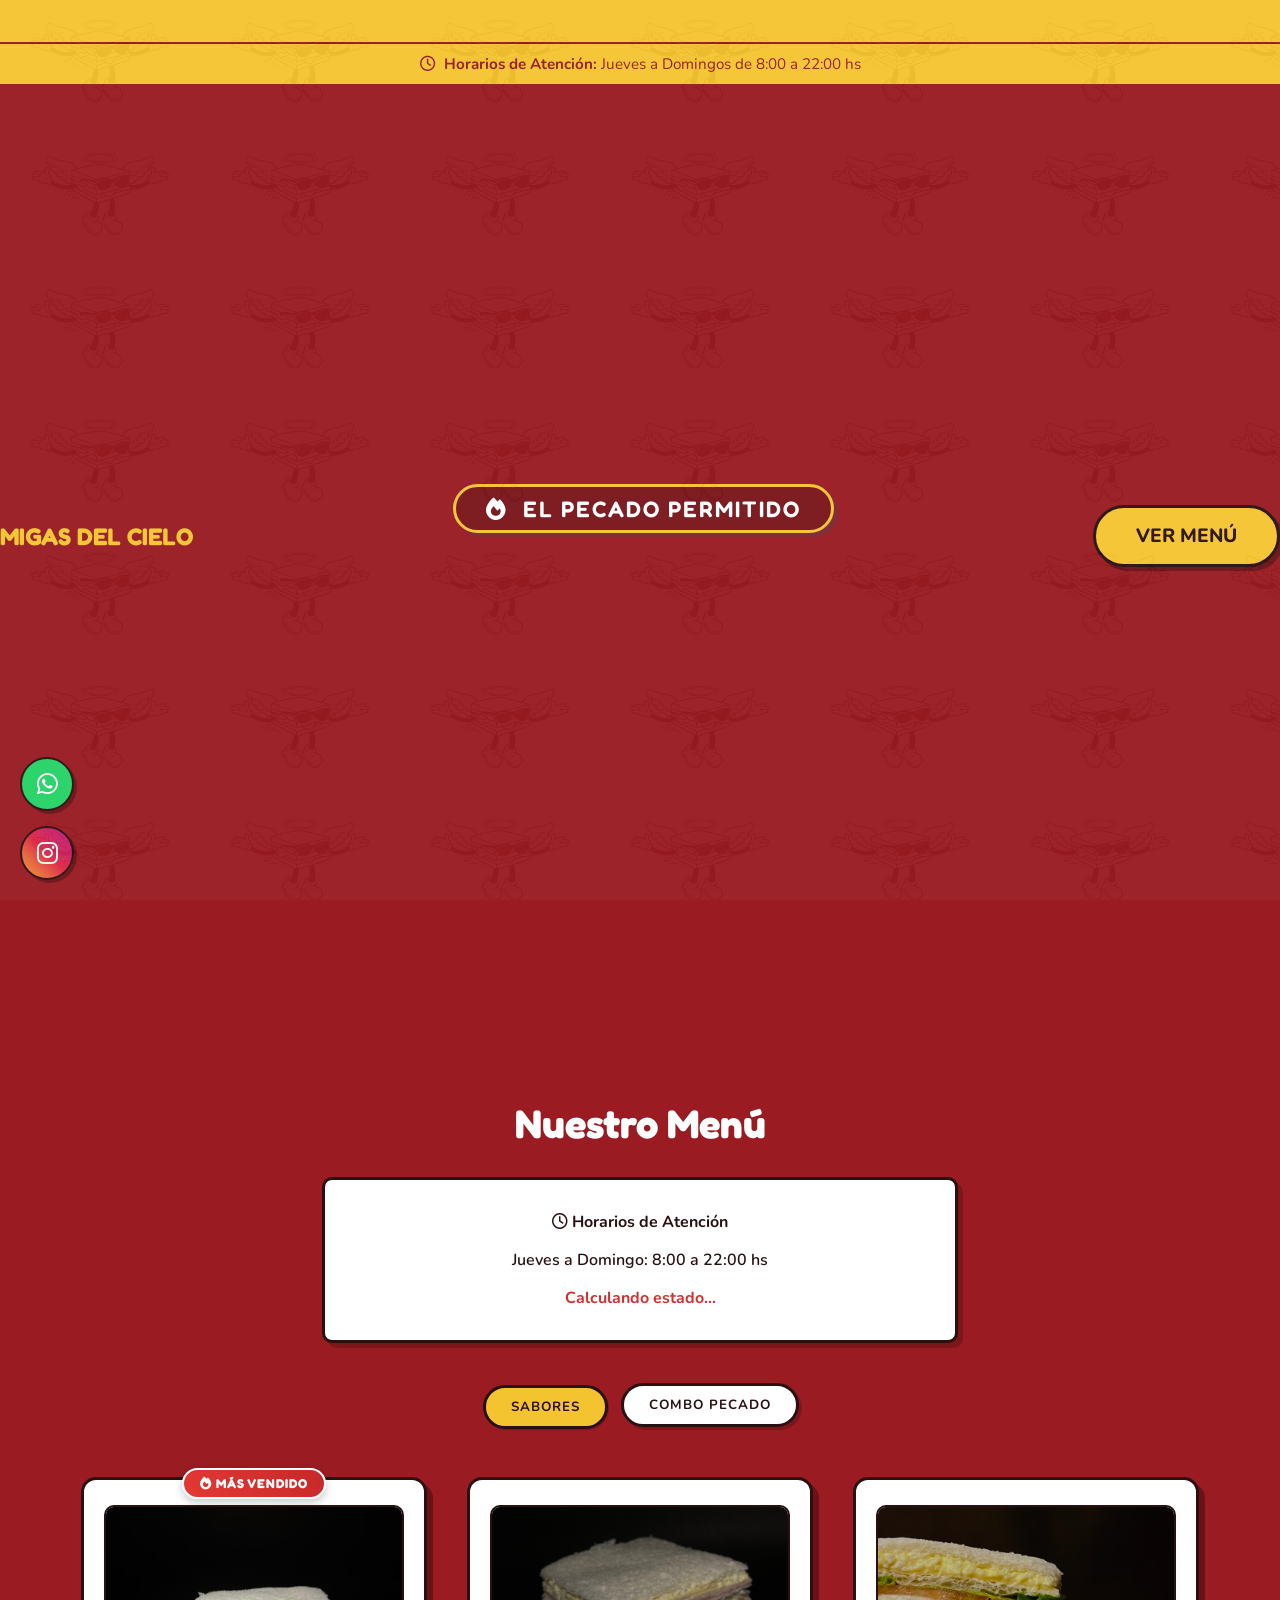
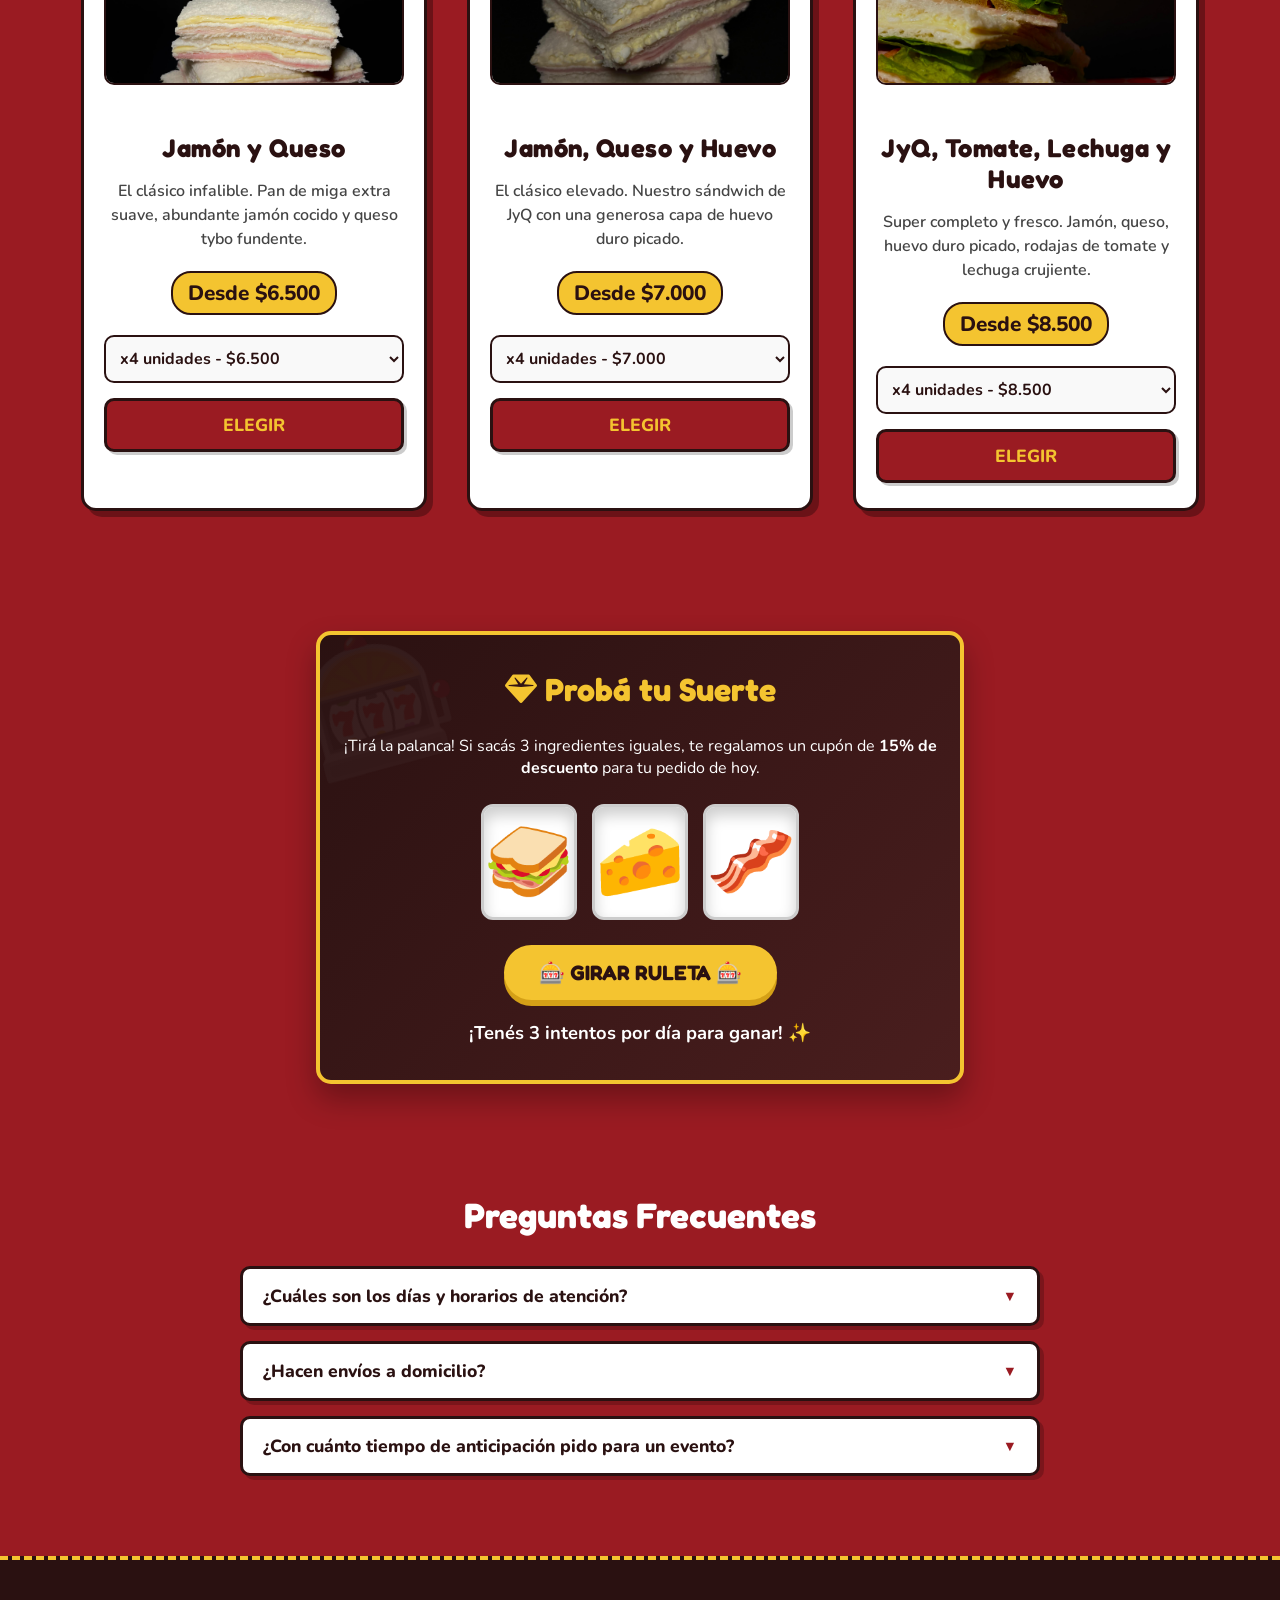
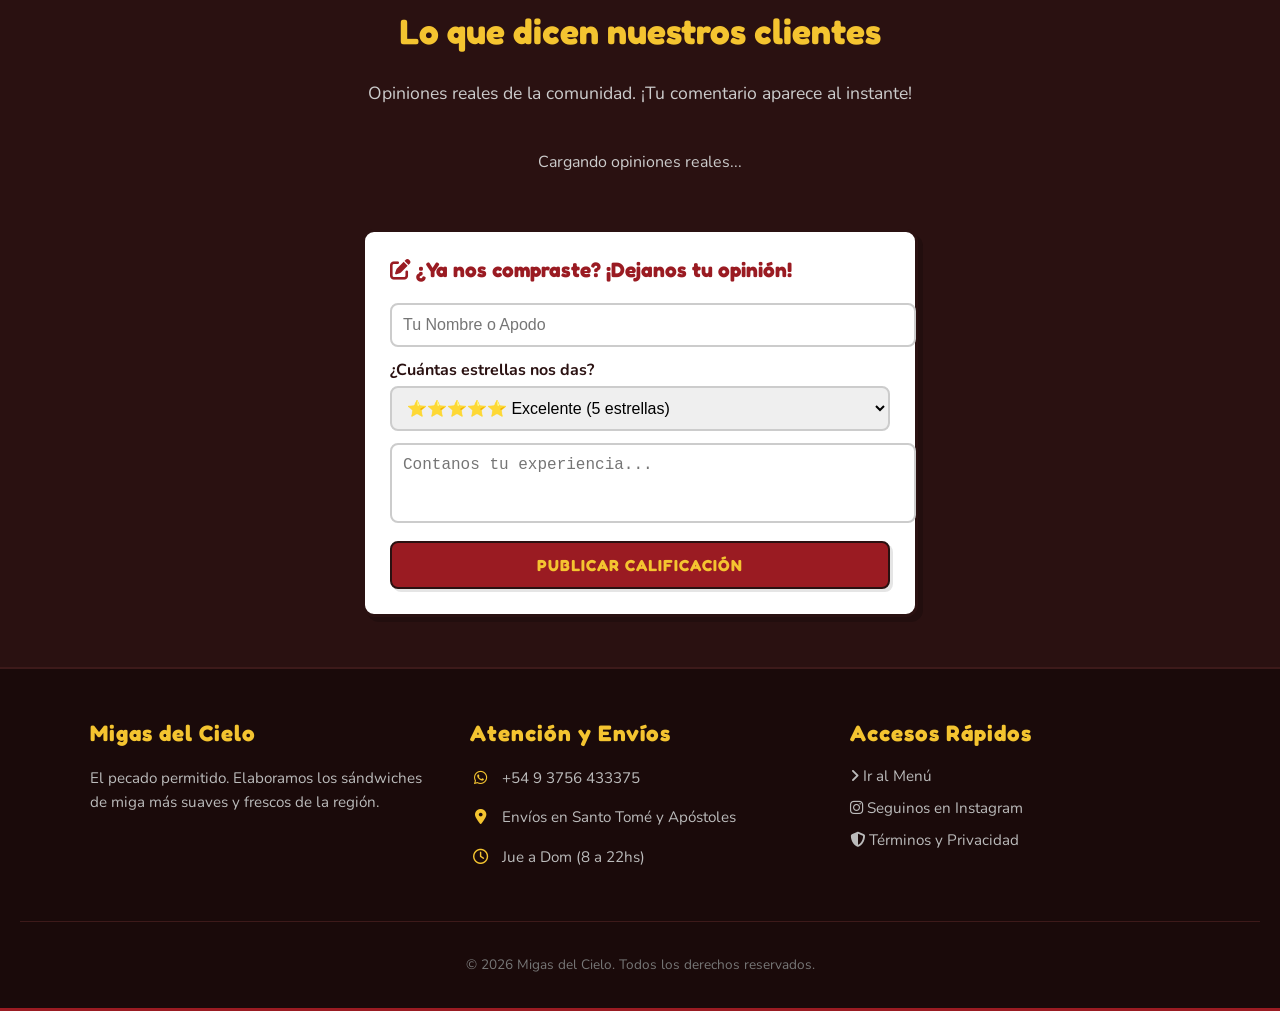
==== index.html @ 997c9fdc "Update index.html" ====
<!DOCTYPE html>
<html lang="es">
<head>
    <meta charset="UTF-8">
    <meta name="viewport" content="width=device-width, initial-scale=1.0">
    <meta name="description" content="Los mejores sándwiches extra suaves de Santo Tomé. ¡Hacé tu pedido online para este finde y aprovechá envío gratis llevando 2 docenas!">
    <meta name="keywords" content="sándwiches de miga, comida rápida, Santo Tomé, envío gratis, comida casera, catering, eventos">
    <title>Migas del Cielo - Sandwiches de Miga</title>
    
    <!-- NUEVO FAVICON (Icono de la pestaña del navegador) -->
    <link rel="icon" type="image/png" href="image_d16724.png">
    
    <!-- ETIQUETAS PARA COMPARTIR EN REDES Y WHATSAPP -->
    <meta property="og:title" content="Migas del Cielo - Sándwiches de Miga">
    <meta property="og:description" content="Los mejores sándwiches extra suaves de Santo Tomé. ¡Hacé tu pedido online para este finde y aprovechá envío gratis llevando 2 docenas!">
    
    <!-- NUEVA IMAGEN AL COMPARTIR EL LINK -->
    <meta property="og:image" content="image_d16724.png">
      
    <link rel="preconnect" href="https://fonts.googleapis.com">
    <link rel="preconnect" href="https://fonts.gstatic.com" crossorigin>
    <link href="https://fonts.googleapis.com/css2?family=Fredoka:wght@400;600;700&family=Nunito:wght@400;600;800&display=swap" rel="stylesheet">
    <link rel="stylesheet" href="https://cdnjs.cloudflare.com/ajax/libs/font-awesome/6.5.1/css/all.min.css">
    
    <link rel="stylesheet" href="css/style.css">

    <style>
/* NUEVO: TEXTURA DE FONDO CON TU LOGO */
body::before {
    content: "";
    position: fixed;
    top: 0;
    left: 0;
    width: 100vw;
    height: 100vh;
    background-image: url('logo-fondo.png');
    background-size: 200px; 
    background-repeat: repeat; 
    opacity: 0.04; /* Nivel de transparencia (4%) */
    
    /* ACÁ ESTÁ LA MAGIA: Lo ponemos por encima de todo */
    z-index: 9999; 
    
    /* Y esto evita que el logo invisible bloquee los clics en la pantalla */
    pointer-events: none; 
}
        .boton-agotado { background-color: #6c757d !important; color: #dcdcdc !important; border-color: #2A1111 !important; cursor: not-allowed !important; box-shadow: none !important; transform: none !important; }
        .selector-cantidad:disabled { background-color: #e9ecef; color: #6c757d; border-color: #ccc; cursor: not-allowed; opacity: 0.8; }
        #barra-panico { display: none; background-color: #2A1111; color: #FFFDD0; text-align: center; padding: 12px; font-weight: bold; font-family: 'Fredoka', sans-serif; font-size: 1.1rem; position: fixed; top: 0; left: 0; width: 100%; z-index: 10001; border-bottom: 3px solid #F4C430; }
        
        .grupo-direccion { display: flex; gap: 8px; margin: 12px 0; }
        .grupo-direccion input { margin: 0 !important; flex: 1; }
        .btn-gps { background-color: #F4C430; color: #2A1111; border: 2px solid #2A1111; border-radius: 8px; padding: 0 15px; cursor: pointer; font-size: 1.1rem; transition: 0.3s; display: flex; align-items: center; justify-content: center; box-shadow: 3px 3px 0px rgba(0,0,0,0.2); }
        .btn-gps:hover { background-color: #fff; transform: translate(-1px, -1px); box-shadow: 4px 4px 0px rgba(0,0,0,0.2); }

        .tarjeta-sandwich { position: relative; }
        
        /* NUEVO ESTILO PARA LAS FOTOS DE LOS SÁNDWICHES */
        .imagen-producto { width: 100%; height: 180px; object-fit: cover; border-radius: 10px; margin-bottom: 15px; border: 2px solid var(--text-dark); box-sizing: border-box; }

        .badge { position: absolute; top: -12px; left: 50%; transform: translateX(-50%); padding: 6px 16px; border-radius: 20px; font-size: 0.8rem; font-weight: 800; color: white; box-shadow: 0 4px 8px rgba(0,0,0,0.2); z-index: 10; white-space: nowrap; letter-spacing: 1px; text-transform: uppercase; font-family: 'Fredoka', sans-serif; }
        .badge-oro { background: linear-gradient(45deg, #F4C430, #f9a825); color: #2A1111; border: 2px solid #fff; }
        .badge-fuego { background: linear-gradient(45deg, #e53935, #c62828); border: 2px solid #fff; }
        .badge-azul { background: linear-gradient(45deg, #1e88e5, #1565c0); border: 2px solid #fff; }

        .seccion-testimonios { background-color: var(--text-dark); padding: 50px 20px; margin: 40px 0 0 0; text-align: center; border-top: 4px dashed #F4C430; }
        .contenedor-reseñas { display: grid; grid-template-columns: repeat(auto-fit, minmax(280px, 1fr)); gap: 25px; max-width: 1000px; margin: 30px auto 0 auto; }
        .tarjeta-reseña { background-color: white; color: #333; padding: 25px; border-radius: 12px; box-shadow: 0 5px 15px rgba(0,0,0,0.2); position: relative; text-align: left; }
        .tarjeta-reseña::before { content: '“'; font-size: 5rem; color: #F4C430; position: absolute; top: -15px; left: 15px; font-family: serif; opacity: 0.4; }
        .estrellas { color: #F4C430; margin-bottom: 10px; font-size: 1.1rem; }
        .texto-reseña { font-style: italic; margin-bottom: 15px; font-size: 0.95rem; line-height: 1.5; position: relative; z-index: 2; word-break: break-word; }
        .autor-reseña { font-weight: bold; font-family: 'Fredoka', sans-serif; color: #9A1B22; text-align: right; font-size: 1.1rem; }

        .footer-sitio { background-color: #1a0a0a; color: #fff; padding: 50px 20px 20px 20px; font-family: 'Nunito', sans-serif; border-top: 2px solid #3d1a1a; }
        .footer-contenedor { max-width: 1100px; margin: 0 auto; display: grid; grid-template-columns: repeat(auto-fit, minmax(250px, 1fr)); gap: 40px; }
        .footer-col h4 { font-family: 'Fredoka', sans-serif; color: #F4C430; font-size: 1.4rem; margin-top: 0; margin-bottom: 20px; letter-spacing: 1px; }
        .footer-col p { color: #bbb; font-size: 0.95rem; line-height: 1.6; margin-bottom: 12px; }
        .footer-col p i { color: #F4C430; margin-right: 8px; width: 20px; text-align: center; }
        .footer-col a { color: #bbb; font-size: 0.95rem; text-decoration: none; display: block; margin-bottom: 12px; transition: all 0.3s ease; }
        .footer-col a:hover { color: #F4C430; transform: translateX(5px); }
        .footer-bottom { text-align: center; border-top: 1px solid #3d1a1a; margin-top: 40px; padding-top: 20px; font-size: 0.85rem; color: #777; }

        @keyframes latidoCarrito { 0% { transform: scale(1); } 30% { transform: scale(1.3) rotate(-10deg); } 50% { transform: scale(1.1) rotate(5deg); } 70% { transform: scale(1.2) rotate(-5deg); } 100% { transform: scale(1); } }
        .animar-carrito { animation: latidoCarrito 0.5s ease-in-out; }
        .btn-exito { background-color: #4CAF50 !important; color: white !important; border-color: #388E3C !important; transform: scale(1.05) !important; box-shadow: 0 4px 10px rgba(76, 175, 80, 0.4) !important; transition: all 0.2s ease !important; }

        .contenido-legales { font-size: 0.9rem; color: #555; line-height: 1.6; max-height: 50vh; overflow-y: auto; padding-right: 15px; }
        .contenido-legales h4 { color: #2A1111; margin-bottom: 5px; margin-top: 15px; font-family: 'Fredoka', sans-serif; }
        .contenido-legales p { margin-top: 0; }
        #barra-panico.admin-mode { background-color: #F4C430; color: #2A1111; border-bottom: 3px solid #2A1111; }

        /* ESTILOS DEL CASINO */
        .casino-container { background: linear-gradient(135deg, #2A1111, #4a1e1e); color: white; padding: 35px 20px; border-radius: 15px; text-align: center; margin: 40px auto; max-width: 600px; border: 4px solid #F4C430; box-shadow: 0 15px 30px rgba(0,0,0,0.3); position: relative; overflow: hidden; }
        .casino-container::before { content: '🎰'; position: absolute; font-size: 8rem; opacity: 0.05; top: -20px; left: -20px; transform: rotate(-15deg); }
        .slots { display: flex; justify-content: center; gap: 15px; margin: 25px 0; font-size: 4.5rem; }
        .slot { background: white; border-radius: 12px; width: 90px; height: 110px; display: flex; justify-content: center; align-items: center; box-shadow: inset 0 8px 15px rgba(0,0,0,0.2); border: 3px solid #ccc; position: relative; overflow: hidden; }
        .spin-anim { animation: spinSlot 0.15s linear infinite; filter: blur(2px); }
        @keyframes spinSlot { 0% { transform: translateY(-30px); opacity: 0.5; } 50% { transform: translateY(30px); opacity: 1; } 100% { transform: translateY(-30px); opacity: 0.5; } }
        .btn-casino { background: #F4C430; color: #2A1111; border: none; padding: 15px 35px; font-size: 1.3rem; font-weight: bold; border-radius: 30px; cursor: pointer; text-transform: uppercase; font-family: 'Fredoka', sans-serif; box-shadow: 0 6px 0 #d4a017; transition: 0.1s; display: inline-flex; align-items: center; gap: 10px; }
        .btn-casino:active { transform: translateY(6px); box-shadow: 0 0 0 #d4a017; }
        .btn-casino:disabled { background: #ccc; box-shadow: 0 6px 0 #999; cursor: not-allowed; color: #666; transform: none !important; }
        .casino-msg { margin-top: 20px; font-size: 1.15rem; font-weight: bold; min-height: 25px; font-family: 'Nunito', sans-serif; }
        .codigo-ganador { background: #4CAF50; color: white; padding: 6px 15px; border-radius: 8px; font-family: monospace; font-size: 1.4rem; display: inline-block; margin-top: 10px; letter-spacing: 3px; font-weight: 800; border: 2px dashed white; box-shadow: 0 0 15px rgba(76, 175, 80, 0.6); }

        /* BARRA DE PROGRESO ENVÍO GRATIS */
        .barra-progreso-fondo { background-color: #e9ecef; border-radius: 10px; height: 14px; width: 100%; margin-top: 8px; margin-bottom: 20px; overflow: hidden; border: 2px solid var(--text-dark); }
        .barra-progreso-relleno { height: 100%; width: 0%; transition: width 0.5s ease-in-out, background-color 0.5s ease; }
        .texto-progreso { font-size: 0.95rem; color: var(--text-dark); text-align: center; margin-bottom: 5px; font-family: 'Nunito', sans-serif; }
    </style>
</head>
<body>

    <div id="barra-panico"></div>

    <header>
        <div class="banner-anuncios">
            <div class="banner-texto">
                <i class="fa-solid fa-bullhorn" style="margin-right: 10px;"></i> 
                ¡ATENCIÓN! 🔥 Envío GRATIS en Santo Tomé llevando 2 docenas o más. 🥪 Hacé tu pedido para este finde. 
                <i class="fa-solid fa-star" style="margin-left: 10px;"></i>
            </div>
        </div>
        <div style="background-color: #f8f9fa; border-bottom: 2px solid #eee; padding: 10px 20px; text-align: center; font-size: 0.95rem; color: #555;">
            <i class="fa-regular fa-clock" style="color: #9A1B22; margin-right: 5px;"></i>
            <strong>Horarios de Atención:</strong> Jueves a Domingos de 8:00 a 22:00 hs
        </div>
    </header>

    <div class="redes-flotantes">
        <a href="https://wa.me/5493756433375" target="_blank" class="btn-red btn-wa"><i class="fa-brands fa-whatsapp"></i></a>
        <a href="https://www.instagram.com/migasdelcielo.st" target="_blank" class="btn-red btn-ig"><i class="fa-brands fa-instagram"></i></a>
    </div>
    
    <button id="btn-carrito" aria-label="Ver carrito de compras" class="btn-red btn-carrito-nuevo" onclick="abrirCarrito()" style="display: none; cursor: pointer;">
        <i class="fa-solid fa-cart-shopping"></i>
        <span id="contador-carrito">0</span>
    </button>

    <main>
        <section class="portada">
            <!-- ACÁ ESTÁ EL TRUCO SECRETO. Al tocar 5 veces se activa el modo admin -->
            <h1 class="titulo-retro fade-in-up" onclick="activarAdminSecreto()" style="cursor: pointer; user-select: none;">MIGAS DEL CIELO</h1>
            <p class="fade-in-up" style="font-family: 'Fredoka', sans-serif; font-size: 1.4rem; color: #fff; background-color: var(--accent-red); padding: 8px 30px; border-radius: 30px; font-weight: 600; letter-spacing: 2px; text-transform: uppercase; border: 3px solid var(--text-main); box-shadow: 4px 4px 0px rgba(59, 66, 96, 0.3); margin-top: -15px; margin-bottom: 40px; transform: rotate(-2deg); display: inline-block;">
                <i class="fa-solid fa-fire" style="margin-right: 8px; color: var(--accent-yellow);"></i> El Pecado Permitido
            </p>
            <a href="#menu" class="btn-menu fade-in-up">Ver Menú</a>
        </section>

        <section id="menu" class="seccion-menu">
            <h2 style="text-align: center; margin-bottom: 30px; font-family: 'Fredoka', sans-serif; color: #fff; font-weight: 700; font-size: 2.5rem;">Nuestro Menú</h2>
            
        <div class="cartel-horarios" id="cartel-logistica">
            <p><strong><i class="fa-regular fa-clock"></i> Horarios de Atención</strong></p>
            <p>Jueves a Domingo: 8:00 a 22:00 hs</p>
            <p style="margin-top: 10px; color: #D32F2F; font-weight: bold;" id="estado-tienda">Calculando estado...</p>
        </div>

        <div class="filtros-menu">
            <button class="btn-filtro activo" onclick="cambiarCategoria('cat-sabores', this)">Sabores</button>
            <button class="btn-filtro" onclick="cambiarCategoria('cat-combos', this)">Combo Pecado</button>
        </div>

        <div id="cat-combos" class="contenedor-menu categoria-oculta">
            <div class="tarjeta-sandwich">
                <div class="badge badge-oro"><i class="fa-solid fa-star"></i> Combo Especial</div>
                <img src="foto-combo.jpg" alt="Combo Pecado Especial" class="imagen-producto">
                <h3>Combo Pecado</h3>
                <p>La combinación perfecta y completa. Incluye 12 sándwiches en total: 4 de Jamón y Queso + 4 de JyQ con Huevo + 4 de JyQ con Tomate, Lechuga y Huevo.</p>
                <div class="precio">$17.300</div>
                <button class="btn-seleccionar" id="btn-promo-pecado" data-texto="¡Lo quiero!" onclick="abrirModal('Combo Pecado (12 Sándwiches)', null, 17300, this)">¡Lo quiero!</button>
            </div>
        </div>

        <div id="cat-sabores" class="contenedor-menu fade-in-up">
            <div class="tarjeta-sandwich">
                <div class="badge badge-fuego"><i class="fa-solid fa-fire"></i> Más Vendido</div>
                <img src="foto-jyq.jpg" alt="Sándwich de Jamón y Queso" class="imagen-producto">
                <h3>Jamón y Queso</h3>
                <p>El clásico infalible. Pan de miga extra suave, abundante jamón cocido y queso tybo fundente.</p>
                <div class="precio">Desde $6.500</div>
                <select class="selector-cantidad" id="cant-jyq">
                    <option value="Sándwich Jamón y Queso x4|6500|4">x4 unidades - $6.500</option>
                    <option value="Sándwich Jamón y Queso x8|11000|8">x8 unidades - $11.000</option>
                    <option value="Sándwich Jamón y Queso x12|15500|12">x12 unidades - $15.500</option>
                </select>
                <button class="btn-seleccionar" id="btn-jyq" data-texto="Elegir" onclick="abrirModal('Sándwich Jamón y Queso', 'cant-jyq', 0, this)">Elegir</button>
            </div>
            
            <div class="tarjeta-sandwich">
                <img src="foto-jyqh.jpg" alt="Sándwich de Jamón, Queso y Huevo" class="imagen-producto">
                <h3>Jamón, Queso y Huevo</h3>
                <p>El clásico elevado. Nuestro sándwich de JyQ con una generosa capa de huevo duro picado.</p>
                <div class="precio">Desde $7.000</div>
                <select class="selector-cantidad" id="cant-jyqh">
                    <option value="Sándwich Jamón, Queso y Huevo x4|7000|4">x4 unidades - $7.000</option>
                    <option value="Sándwich Jamón, Queso y Huevo x8|12000|8">x8 unidades - $12.000</option>
                    <option value="Sándwich Jamón, Queso y Huevo x12|16000|12">x12 unidades - $16.000</option>
                </select>
                <button class="btn-seleccionar" id="btn-jyqh" data-texto="Elegir" onclick="abrirModal('Sándwich Jamón, Queso y Huevo', 'cant-jyqh', 0, this)">Elegir</button>
            </div>
            
            <div class="tarjeta-sandwich">
                <img src="foto-completo.jpg" alt="Sándwich de JyQ, Tomate, Lechuga y Huevo" class="imagen-producto">
                <h3>JyQ, Tomate, Lechuga y Huevo</h3>
                <p>Super completo y fresco. Jamón, queso, huevo duro picado, rodajas de tomate y lechuga crujiente.</p>
                <div class="precio">Desde $8.500</div>
                <select class="selector-cantidad" id="cant-completo">
                    <option value="Sándwich JyQ, Tom. y Lech. x4|8500|4">x4 unidades - $8.500</option>
                    <option value="Sándwich JyQ, Tom. y Lech. x8|14500|8">x8 unidades - $14.500</option>
                    <option value="Sándwich JyQ, Tom. y Lech. x12|18000|12">x12 unidades - $18.000</option>
                </select>
                <button class="btn-seleccionar" id="btn-completo" data-texto="Elegir" onclick="abrirModal('Sándwich JyQ, Tomate, Lechuga y Huevo', 'cant-completo', 0, this)">Elegir</button>
            </div>
        </div>

        </section>

        <!-- SECCIÓN: TRAGAPERRAS DEL CASINO -->
        <section class="seccion-casino fade-in-up" style="padding: 0 20px;">
            <div class="casino-container">
                <h2 style="font-family: 'Fredoka', sans-serif; margin-top: 0; color: #F4C430; font-size: 2rem; position: relative; z-index: 2;"><i class="fa-solid fa-gem"></i> Probá tu Suerte</h2>
                <p style="position: relative; z-index: 2;">¡Tirá la palanca! Si sacás 3 ingredientes iguales, te regalamos un cupón de <strong>15% de descuento</strong> para tu pedido de hoy.</p>
                
                <div class="slots">
                    <div class="slot" id="slot1">🥪</div>
                    <div class="slot" id="slot2">🧀</div>
                    <div class="slot" id="slot3">🥓</div>
                </div>
                
                <button class="btn-casino" id="btn-spin" onclick="jugarCasino()" style="position: relative; z-index: 2;">
                    🎰 Girar Ruleta 🎰
                </button>
                
                <div class="casino-msg" id="casino-msg">¡Tenés 3 intentos por día para ganar! ✨</div>
            </div>
        </section>

        <div class="seccion-faq fade-in-up" style="padding: 40px 20px; background-color: transparent; border: none;">
            <h2 style="text-align: center; margin-bottom: 30px; font-family: 'Fredoka', sans-serif; color: #fff; font-weight: 700; font-size: 2.2rem;">Preguntas Frecuentes</h2>
            <div class="contenedor-faq" style="max-width: 800px; margin: 0 auto; display: flex; flex-direction: column; gap: 15px;">
                <details class="pregunta-faq">
                    <summary>¿Cuáles son los días y horarios de atención?</summary>
                    <p>Estamos tomando pedidos de Jueves a Domingo de corrido, de 8:00 a 22:00 hs.</p>
                </details>
                <details class="pregunta-faq">
                    <summary>¿Hacen envíos a domicilio?</summary>
                    <p>¡Sí! Hacemos envíos tanto en Apóstoles como en Santo Tomé. Recordá que si llevás 2 docenas o más, el envío en Santo Tomé es totalmente gratuito.</p>
                </details>
                <details class="pregunta-faq">
                    <summary>¿Con cuánto tiempo de anticipación pido para un evento?</summary>
                    <p>Para pedidos normales del día a día, podés pedir en el momento. Si tenés un cumpleaños, juntada o necesitás varias docenas, te recomendamos escribirnos con al menos 24 a 48 horas de anticipación.</p>
                </details>
            </div>
        </div>

        <section class="seccion-testimonios fade-in-up">
            <h2 style="font-family: 'Fredoka', sans-serif; font-size: 2.2rem; margin-top: 0; color: #F4C430;">Lo que dicen nuestros clientes</h2>
            <p style="color: #ccc; font-size: 1.1rem; max-width: 600px; margin: 0 auto;">Opiniones reales de la comunidad. ¡Tu comentario aparece al instante!</p>
            
            <div id="listaReseñas" class="contenedor-reseñas"><p style="color:#ccc; grid-column: 1/-1;">Cargando opiniones reales...</p></div>

            <div style="max-width: 500px; margin: 40px auto 0 auto; background: white; padding: 25px; border-radius: 12px; border: 3px solid #2A1111; box-shadow: 5px 5px 0px rgba(0,0,0,0.2); text-align: left;">
                <h3 style="margin-top:0; color:#9A1B22; font-family:'Fredoka', sans-serif; font-size:1.3rem;"><i class="fa-solid fa-pen-to-square"></i> ¿Ya nos compraste? ¡Dejanos tu opinión!</h3>
                <form id="formularioReseña">
                    <input type="text" id="reseña-nombre" placeholder="Tu Nombre o Apodo" style="width:100%; padding:11px; margin-bottom:12px; border:2px solid #ccc; border-radius:8px; font-size:1rem;" required>
                    <label style="font-weight:bold; display:block; margin-bottom:5px; color:#2A1111;">¿Cuántas estrellas nos das?</label>
                    <select id="reseña-estrellas" style="width:100%; padding:11px; margin-bottom:12px; border:2px solid #ccc; border-radius:8px; font-size:1rem;" required>
                        <option value="5">⭐⭐⭐⭐⭐ Excelente (5 estrellas)</option>
                        <option value="4">⭐⭐⭐⭐ Muy bueno (4 estrellas)</option>
                        <option value="3">⭐⭐⭐ Bueno (3 estrellas)</option>
                        <option value="2">⭐⭐ Regular (2 estrellas)</option>
                        <option value="1">⭐ Malo (1 estrella)</option>
                    </select>
                    <textarea id="reseña-comentario" placeholder="Contanos tu experiencia..." rows="3" style="width:100%; padding:11px; margin-bottom:12px; border:2px solid #ccc; border-radius:8px; font-size:1rem; resize:none;" required></textarea>
                    <button type="submit" style="background:#9A1B22; color:#F4C430; border:2px solid #2A1111; padding:12px; width:100%; border-radius:8px; font-weight:bold; cursor:pointer; font-family:'Fredoka', sans-serif; text-transform:uppercase; box-shadow: 3px 3px 0px rgba(0,0,0,0.1); font-size:1rem; letter-spacing:1px;">Publicar Calificación</button>
                </form>
            </div>
        </section>

    </main>

    <footer class="footer-sitio">
        <div class="footer-contenedor">
            <div class="footer-col">
                <h4>Migas del Cielo</h4>
                <p>El pecado permitido. Elaboramos los sándwiches de miga más suaves y frescos de la región.</p>
            </div>
            <div class="footer-col">
                <h4>Atención y Envíos</h4>
                <p><i class="fa-brands fa-whatsapp"></i> +54 9 3756 433375</p>
                <p><i class="fa-solid fa-location-dot"></i> Envíos en Santo Tomé y Apóstoles</p>
                <p><i class="fa-regular fa-clock"></i> Jue a Dom (8 a 22hs)</p>
            </div>
            <div class="footer-col">
                <h4>Accesos Rápidos</h4>
                <a href="#menu"><i class="fa-solid fa-angle-right"></i> Ir al Menú</a>
                <a href="https://www.instagram.com/migasdelcielo.st" target="_blank"><i class="fa-brands fa-instagram"></i> Seguinos en Instagram</a>
                <a href="#" onclick="abrirLegales(); return false;"><i class="fa-solid fa-shield-halved"></i> Términos y Privacidad</a>
            </div>
        </div>
        <div class="footer-bottom">
            <p>© 2026 Migas del Cielo. Todos los derechos reservados.</p>
        </div>
    </footer>
    
    <div id="modalPedido" class="modal">
        <div class="modal-contenido">
            <span class="cerrar" onclick="cerrarModal()">×</span>
            <h2 style="margin-top: 0; color: var(--text-dark);">Tu Pedido</h2>
            
            <!-- NUEVA BARRA DE PROGRESO DE ENVÍO GRATIS -->
            <div id="contenedor-barra-envio" style="display: none;">
                <div id="texto-barra-envio" class="texto-progreso"></div>
                <div class="barra-progreso-fondo">
                    <div id="relleno-barra-envio" class="barra-progreso-relleno"></div>
                </div>
            </div>

            <ul id="listaCarrito" style="list-style: none; padding: 0; margin-bottom: 20px;"></ul>
            <form id="formularioPedido">
                <input type="text" id="nombre" placeholder="Tu Nombre y Apellido" required>
                <input type="tel" id="telefono" placeholder="Tu Número de WhatsApp" required>
                
                <label style="font-weight:bold; display:block; margin-top:10px; color:#2A1111;">Método de Entrega:</label>
                <select id="tipo-entrega" style="width:100%; padding:11px; margin-bottom:12px; border:2px solid #ccc; border-radius:8px; font-size:1rem; font-family:'Nunito', sans-serif;" onchange="window.cambiarEntrega()">
                    <option value="domicilio">🛵 Envío a Domicilio</option>
                    <option value="retiro">🏪 Retiro por el Local</option>
                </select>

                <div id="grupo-direccion-container" class="grupo-direccion">
                    <input type="text" id="direccion" placeholder="Dirección de envío o referencias" required>
                    <button type="button" id="btn-gps" class="btn-gps" onclick="obtenerUbicacionGPS()" title="Usar mi ubicación GPS actual">
                        <i class="fa-solid fa-location-crosshairs"></i>
                    </button>
                </div>
                
                <div style="display: flex; gap: 8px; margin: 12px 0;">
                    <input type="text" id="cupon" placeholder="¿Tienes un cupón de descuento?" style="margin:0 !important; flex:1; text-transform: uppercase;">
                    <button type="button" onclick="window.aplicarCupon()" style="background:#F4C430; color:#2A1111; border:2px solid #2A1111; padding:0 15px; border-radius:8px; font-weight:bold; cursor:pointer; font-family:'Nunito', sans-serif;">Aplicar</button>
                </div>
                <p id="cupon-mensaje" style="margin: -5px 0 10px 0; font-size: 0.85rem; font-weight: bold; color: #4CAF50; display: none; text-align: left;"></p>
                
                <select id="pago" onchange="mostrarAlias()">
                    <option value="efectivo">Pago en Efectivo</option>
                    <option value="transferencia">Transferencia / MercadoPago</option>
                </select>
                <div id="datosTransferencia" style="display: none; background: #E8F5E9; border: 2px solid #4CAF50; color: #1B5E20; padding: 15px; border-radius: 10px; text-align: center;">
                    <p style="margin: 0 0 10px 0; font-size: 0.9rem;"><strong>Pago Digital</strong></p>
                    <p style="margin: 0; font-size: 1.1rem;">Alias: <strong style="text-transform: uppercase;">migas.st</strong></p>
                    <p style="margin: 0; font-size: 1.3rem; font-weight: 800; color: #D32F2F;">Total a transferir: $<span id="total-transferencia">0</span></p>
                    <button type="button" onclick="copiarAlias()" style="margin-top: 10px; background: #4CAF50; color: white; border: none; padding: 8px 15px; border-radius: 5px; cursor: pointer; width: 100%;">Copiar Alias</button>
                </div>
                <button type="button" class="btn-confirmar">Enviar Pedido por WhatsApp</button>
            </form>
        </div>
    </div>

    <div id="modalLegales" class="modal">
        <div class="modal-contenido" style="max-width: 600px; text-align: left; padding: 30px;">
            <span class="cerrar" onclick="cerrarLegales()">×</span>
            <h2 style="color: #9A1B22; font-family: 'Fredoka', sans-serif; margin-top: 0; margin-bottom: 20px;"><i class="fa-solid fa-file-contract"></i> Términos y Privacidad</h2>
            <div class="contenido-legales">
                <h4>1. Protección de Datos (Ley 25.326)</h4>
                <p>Los datos personales solicitados en esta plataforma (nombre, teléfono, dirección) son almacenados de forma segura y utilizados exclusivamente para la gestión, preparación y logística de envío de su pedido. Migas del Cielo se compromete a proteger su privacidad y no vender, compartir ni divulgar esta información a terceros bajo ninguna circunstancia.</p>
                <h4>2. Disponibilidad y Precios</h4>
                <p>Todos los pedidos están sujetos a la disponibilidad de stock en el momento de la confirmación. Los precios publicados en el menú pueden sufrir modificaciones sin previo aviso.</p>
                <h4>3. Confirmación de Pedidos</h4>
                <p>El envío del formulario a través de esta página web funciona como una reserva inicial. La compra se considera confirmada y en preparación únicamente cuando nuestro equipo responde a través de WhatsApp.</p>
                <h4>4. Pagos Digitales</h4>
                <p>En caso de seleccionar el método de pago por transferencia, la entrega queda estrictamente supeditada a la verificación del comprobante correspondiente.</p>
                <h4>5. Logística de Entrega</h4>
                <p>Nuestra zona de cobertura para envíos a domicilio comprende Santo Tomé y Apóstoles. Los tiempos de demora informados son estimativos.</p>
            </div>
            <button onclick="cerrarLegales()" style="background:#9A1B22; color:#F4C430; border:none; padding:12px; width:100%; border-radius:8px; font-weight:bold; cursor:pointer; font-family:'Fredoka', sans-serif; text-transform:uppercase; margin-top: 25px; box-shadow: 0 4px 6px rgba(0,0,0,0.1);">Entendido</button>
        </div>
    </div>

    <div id="toast-container"></div>

    <script type="module">
        import { initializeApp } from "https://www.gstatic.com/firebasejs/10.9.0/firebase-app.js";
        import { getFirestore, collection, addDoc, serverTimestamp, doc, onSnapshot, query, orderBy, limit } from "https://www.gstatic.com/firebasejs/10.9.0/firebase-firestore.js";
        
        const firebaseConfig = {
            apiKey: "AIzaSyDaRDRdeqcWpjioECt0t7MVGi2sFomd_Vk", authDomain: "migas-del-cielo.firebaseapp.com",
            projectId: "migas-del-cielo", storageBucket: "migas-del-cielo.firebasestorage.app",
            messagingSenderId: "320905334675", appId: "1:320905334675:web:492d16adbae75a73fc2266"
        };
        
        const app = initializeApp(firebaseConfig); const db = getFirestore(app);
        
        window.COSTO_FIJO_ENVIO = 2000; 
        
        window.carrito = []; window.totalPesosGlobal = 0; let controlRemotoAbierto = true; window.stockGlobal = {};
        window.descuentoGlobal = 0; window.cuponAplicado = "";
        
        window.mostrarToast = function(mensaje, tipo = 'success') {
            const container = document.getElementById('toast-container'); const toast = document.createElement('div');
            toast.className = `toast ${tipo}`; toast.innerHTML = `<span>${mensaje}</span>`; container.appendChild(toast);
            setTimeout(() => { toast.classList.add('anim-out'); setTimeout(() => toast.remove(), 300); }, 3000);
        }

        window.esAdmin = localStorage.getItem('mdc_admin_mode') === 'true';
        
        const urlParams = new URLSearchParams(window.location.search);
        
        // --- LOGICA MODO ADMIN ---
        if (urlParams.get('modo') === 'admMigas') {
            localStorage.setItem('mdc_admin_mode', 'true'); window.esAdmin = true;
            window.history.replaceState({}, document.title, window.location.pathname); 
            mostrarToast("Modo Admin activado por link.", "success");
        }

        // --- NUEVA LÓGICA: PREMIO POR ESCANEAR QR ---
        if (urlParams.get('premio') === 'qr') {
            if (localStorage.getItem('cupon_qr_usado') !== 'true') {
                // AHORA ES UN 10% DE DESCUENTO
                window.descuentoGlobal = 10;
                window.cuponAplicado = "QR MISTERIOSO";
                
                // Mostrar alerta de fiesta con delay para que la página cargue bien
                setTimeout(() => {
                    mostrarToast("🎉 ¡Encontraste el QR Secreto! Tenés 10% de descuento guardado para tu pedido de hoy.", "success");
                    // Guarda en memoria por si recarga la página
                    window.guardarMemoria(); 
                    // Limpia la URL para que no se la puedan copiar y pasar tan fácil a un amigo
                    window.history.replaceState({}, document.title, window.location.pathname);
                }, 800);
            } else {
                setTimeout(() => {
                    mostrarToast("Ya utilizaste el premio de este código QR. ¡Gracias por participar!", "error");
                    window.history.replaceState({}, document.title, window.location.pathname);
                }, 800);
            }
        }

        window.contadorAdmin = 0;
        window.activarAdminSecreto = function() {
            window.contadorAdmin++;
            if (window.contadorAdmin === 5) {
                if (window.esAdmin) {
                    localStorage.setItem('mdc_admin_mode', 'false');
                    window.esAdmin = false;
                    mostrarToast("Modo Admin DESACTIVADO.", "error");
                } else {
                    localStorage.setItem('mdc_admin_mode', 'true');
                    window.esAdmin = true;
                    mostrarToast("Modo Admin ACTIVADO. Vista habilitada.", "success");
                }
                window.evaluarEstadoTienda();
                window.contadorAdmin = 0;
            }
            setTimeout(() => { window.contadorAdmin = 0; }, 2000);
        }

        const simbolosCasino = ['🥪', '🧀', '🥓', '🍖', '🥚'];

        window.jugarCasino = function() {
            const btn = document.getElementById('btn-spin');
            const slots = [document.getElementById('slot1'), document.getElementById('slot2'), document.getElementById('slot3')];
            const msg = document.getElementById('casino-msg');

            const hoy = new Date().toLocaleDateString();
            let casinoData = JSON.parse(localStorage.getItem('mdc_casino')) || { fecha: hoy, intentos: 0 };
            
            if (casinoData.fecha !== hoy) { casinoData = { fecha: hoy, intentos: 0 }; }
            if (casinoData.intentos >= 3) {
                msg.innerHTML = "¡Ya usaste tus 3 tiros de hoy! 🛑 Volvé mañana."; msg.style.color = "#D32F2F"; btn.disabled = true; return;
            }

            casinoData.intentos++;
            localStorage.setItem('mdc_casino', JSON.stringify(casinoData));
            const intentosRestantes = 3 - casinoData.intentos;

            btn.disabled = true; msg.innerHTML = "Girando... 🎲"; msg.style.color = "";
            slots.forEach(s => s.classList.add('spin-anim'));

            setTimeout(async () => {
                slots.forEach(s => s.classList.remove('spin-anim'));
                
                const esGanador = false; 
                let r1, r2, r3;

                if (esGanador) {
                    r1 = r2 = r3 = simbolosCasino[Math.floor(Math.random() * simbolosCasino.length)];
                } else {
                    do {
                        r1 = simbolosCasino[Math.floor(Math.random() * simbolosCasino.length)];
                        r2 = simbolosCasino[Math.floor(Math.random() * simbolosCasino.length)];
                        r3 = simbolosCasino[Math.floor(Math.random() * simbolosCasino.length)];
                    } while (r1 === r2 && r2 === r3);
                }

                slots[0].innerText = r1; slots[1].innerText = r2; slots[2].innerText = r3;

                try {
                    await addDoc(collection(db, "interacciones_casino"), {
                        fecha: serverTimestamp(), intento_numero: casinoData.intentos, resultado: `${r1} ${r2} ${r3}`, ganador: esGanador
                    });
                } catch (e) { console.error("Error al registrar métricas de ruleta: ", e); }

                if (esGanador) {
                    msg.innerHTML = `¡JACKPOT! 🎉 Ganaste un 15% de desc. Copiá tu código:<br><span class="codigo-ganador">MIGASJACKPOT</span>`;
                    mostrarToast("¡GANASTE EL PREMIO!", "success"); btn.disabled = true; 
                } else {
                    if (intentosRestantes > 0) {
                        msg.innerHTML = `¡Casi! Volvé a intentar. 🤞 <br><small style='font-size:0.8rem; color:#aaa;'>(Te quedan ${intentosRestantes} tiros hoy)</small>`;
                        btn.disabled = false;
                    } else {
                        msg.innerHTML = `¡Casi! 🤞 <br><small style='font-size:0.8rem; color:#D32F2F;'>(Se acabaron tus tiros. ¡Volvé mañana!)</small>`;
                        btn.disabled = true;
                    }
                }
            }, 1200);
        }

        window.guardarMemoria = function() {
            localStorage.setItem('mdc_carrito', JSON.stringify(window.carrito));
            localStorage.setItem('mdc_cupon', window.cuponAplicado);
            localStorage.setItem('mdc_desc', window.descuentoGlobal);
            localStorage.setItem('mdc_nombre', document.getElementById('nombre').value);
            localStorage.setItem('mdc_tel', document.getElementById('telefono').value);
            localStorage.setItem('mdc_dir', document.getElementById('direccion').value);
            localStorage.setItem('mdc_entrega', document.getElementById('tipo-entrega').value);
        };

        window.cargarMemoria = function() {
            const guardado = localStorage.getItem('mdc_carrito');
            if (guardado) {
                window.carrito = JSON.parse(guardado);
                window.cuponAplicado = localStorage.getItem('mdc_cupon') || "";
                window.descuentoGlobal = parseInt(localStorage.getItem('mdc_desc')) || 0;
                document.getElementById('nombre').value = localStorage.getItem('mdc_nombre') || "";
                document.getElementById('telefono').value = localStorage.getItem('mdc_tel') || "";
                document.getElementById('direccion').value = localStorage.getItem('mdc_dir') || "";
                const entrega = localStorage.getItem('mdc_entrega');
                if(entrega) { document.getElementById('tipo-entrega').value = entrega; window.cambiarEntrega(); }
                if(window.cuponAplicado) {
                    document.getElementById('cupon-mensaje').innerText = `Cupón recuperado: ${window.cuponAplicado} 🎉`;
                    document.getElementById('cupon-mensaje').style.display = "block";
                    document.getElementById('cupon-mensaje').style.color = "#4CAF50";
                }
                window.actualizarBotonCarrito();
            }
        };

        window.animarInteraccion = function(botonElement) {
            const btnCarrito = document.getElementById('btn-carrito');
            if (btnCarrito) { btnCarrito.classList.remove('animar-carrito'); void btnCarrito.offsetWidth; btnCarrito.classList.add('animar-carrito'); }
            if (botonElement) {
                const textoOriginal = botonElement.getAttribute('data-texto') || botonElement.innerText;
                botonElement.classList.add('btn-exito'); botonElement.innerHTML = '<i class="fa-solid fa-check"></i> ¡Listo!';
                setTimeout(() => { botonElement.classList.remove('btn-exito'); botonElement.innerText = textoOriginal; }, 1000);
            }
        }
        
        window.copiarAlias = function() { navigator.clipboard.writeText('migas.st'); mostrarToast("¡Alias copiado!", "success"); }

        window.aplicarCupon = function() {
            const inputCupon = document.getElementById('cupon'); const mensajeCupon = document.getElementById('cupon-mensaje');
            const codigo = inputCupon.value.trim().toUpperCase();
            if (codigo === "") { mostrarToast("Ingresá un código.", "error"); return; }
            
            if (codigo === "MIGASJACKPOT") {
                if (localStorage.getItem('cupon_migasjackpot_usado') === 'true') {
                    mensajeCupon.innerText = "Este premio ya fue reclamado."; mensajeCupon.style.color = "#D32F2F"; mensajeCupon.style.display = "block";
                    mostrarToast("Premio ya utilizado.", "error"); window.descuentoGlobal = 0; window.cuponAplicado = ""; 
                    window.guardarMemoria(); window.abrirCarrito(); return;
                }
                window.descuentoGlobal = 15; window.cuponAplicado = "MIGASJACKPOT"; 
                mensajeCupon.innerText = "¡Cupón de Casino aplicado! 15% de desc. 🎰";
                mensajeCupon.style.color = "#4CAF50"; mensajeCupon.style.display = "block"; mostrarToast("¡Premio aplicado!", "success"); 
                window.guardarMemoria(); window.abrirCarrito(); 
            }
            else if (codigo === "MESSIMIGAS10") {
                window.descuentoGlobal = 10; window.cuponAplicado = "MESSIMIGAS10"; mensajeCupon.innerText = "¡Cupón MESSIMIGAS10 aplicado! 10% de desc. ⚽";
                mensajeCupon.style.color = "#4CAF50"; mensajeCupon.style.display = "block"; mostrarToast("¡Cupón aplicado!", "success"); 
                window.guardarMemoria(); window.abrirCarrito(); 
            } else if (codigo === "MIGAS.10") {
                if (localStorage.getItem('cupon_migas10_usado') === 'true') {
                    mensajeCupon.innerText = "Este cupón ya fue utilizado."; mensajeCupon.style.color = "#D32F2F"; mensajeCupon.style.display = "block";
                    mostrarToast("Cupón ya utilizado.", "error"); window.descuentoGlobal = 0; window.cuponAplicado = ""; 
                    window.guardarMemoria(); window.abrirCarrito(); return;
                }
                window.descuentoGlobal = 10; window.cuponAplicado = "MIGAS.10"; mensajeCupon.innerText = "¡Cupón MIGAS.10 aplicado! 10% de desc. 🎉";
                mensajeCupon.style.color = "#4CAF50"; mensajeCupon.style.display = "block"; mostrarToast("¡Cupón aplicado!", "success"); 
                window.guardarMemoria(); window.abrirCarrito();
            } else if (codigo === "QRMISTERIOSO") {
                // Por si el usuario adivina la palabra y la tipea a mano
                if (localStorage.getItem('cupon_qr_usado') === 'true') {
                    mensajeCupon.innerText = "Ya usaste el premio del QR."; mensajeCupon.style.color = "#D32F2F"; mensajeCupon.style.display = "block";
                    mostrarToast("Cupón ya utilizado.", "error"); window.descuentoGlobal = 0; window.cuponAplicado = ""; 
                    window.guardarMemoria(); window.abrirCarrito(); return;
                }
                // AHORA ES UN 10% DE DESCUENTO
                window.descuentoGlobal = 10; window.cuponAplicado = "QR MISTERIOSO"; mensajeCupon.innerText = "¡QR MISTERIOSO validado! 10% de desc. 🎉";
                mensajeCupon.style.color = "#4CAF50"; mensajeCupon.style.display = "block"; mostrarToast("¡Premio aplicado!", "success"); 
                window.guardarMemoria(); window.abrirCarrito();
            } else {
                mensajeCupon.innerText = "El código ingresado no es válido."; mensajeCupon.style.color = "#D32F2F"; mensajeCupon.style.display = "block";
                mostrarToast("Cupón inválido.", "error"); window.descuentoGlobal = 0; window.cuponAplicado = ""; 
                window.guardarMemoria(); window.abrirCarrito();
            }
        }

        window.obtenerUbicacionGPS = function() {
            const btnGPS = document.getElementById('btn-gps'); const inputDir = document.getElementById('direccion');
            if (!navigator.geolocation) { mostrarToast("Tu dispositivo no soporta geolocalización.", "error"); return; }
            btnGPS.innerHTML = '<i class="fa-solid fa-spinner fa-spin"></i>';
            navigator.geolocation.getCurrentPosition(
                (posicion) => {
                    const lat = posicion.coords.latitude; const lon = posicion.coords.longitude;
                    const linkGoogleMaps = `https://maps.google.com/?q=${lat},${lon}`;
                    if(inputDir.value.trim() !== "") { inputDir.value = inputDir.value + " | Mapa: " + linkGoogleMaps; } else { inputDir.value = linkGoogleMaps; }
                    btnGPS.innerHTML = '<i class="fa-solid fa-check"></i>'; btnGPS.style.backgroundColor = '#4CAF50'; btnGPS.style.color = '#fff';
                    mostrarToast("¡Ubicación cargada!", "success"); window.guardarMemoria();
                    setTimeout(() => { btnGPS.innerHTML = '<i class="fa-solid fa-location-crosshairs"></i>'; btnGPS.style.backgroundColor = '#F4C430'; btnGPS.style.color = '#2A1111'; }, 3500);
                },
                (error) => { btnGPS.innerHTML = '<i class="fa-solid fa-location-crosshairs"></i>'; mostrarToast("Permiso denegado.", "error"); },
                { enableHighAccuracy: true, timeout: 10000, maximumAge: 0 }
            );
        }
        
        window.cambiarCategoria = function(idCategoria, boton) {
            document.querySelectorAll('.contenedor-menu').forEach(cat => { cat.classList.add('categoria-oculta'); cat.classList.remove('fade-in-up'); });
            const catActiva = document.getElementById(idCategoria); catActiva.classList.remove('categoria-oculta'); void catActiva.offsetWidth; catActiva.classList.add('fade-in-up');
            document.querySelectorAll('.btn-filtro').forEach(btn => btn.classList.remove('activo')); boton.classList.add('activo');
        }
        
        window.abrirModal = function(nombreProducto, idSelectorCantidad = null, precioUnitario = 0, botonElement = null) {
            if(!controlRemotoAbierto && !(window.esAdmin && !document.getElementById('barra-panico').innerText.includes('MANTENIMIENTO'))) { mostrarToast("Tienda cerrada.", "error"); return; }
            let cantidadSandwiches = 0; let nombreFinal = nombreProducto; let subtotal = precioUnitario;
            
            if (idSelectorCantidad) {
                let elementoSelector = document.getElementById(idSelectorCantidad);
                if (elementoSelector.value.includes('|')) { 
                    let partes = elementoSelector.value.split('|'); 
                    nombreFinal = partes[0]; 
                    subtotal = parseInt(partes[1]); 
                    if(partes.length > 2) cantidadSandwiches = parseInt(partes[2]);
                } 
                else { 
                    let cant = parseInt(elementoSelector.value); 
                    nombreFinal = nombreProducto + " x" + cant; 
                    subtotal = precioUnitario * cant; 
                    cantidadSandwiches = cant; 
                }
            } else { 
                if(nombreProducto.includes('12')) cantidadSandwiches = 12; 
                if(nombreProducto.includes('24')) cantidadSandwiches = 24; 
            }
            
            window.carrito.push({ nombre: nombreFinal, precio: subtotal, cantidadValidaEnvio: cantidadSandwiches }); 
            window.guardarMemoria();
            actualizarBotonCarrito(); 
            window.animarInteraccion(botonElement);
        }
        
        window.actualizarBotonCarrito = function() {
            const botonCarrito = document.getElementById('btn-carrito');
            if (window.carrito.length > 0 && (controlRemotoAbierto || window.esAdmin)) { botonCarrito.style.display = 'flex'; document.getElementById('contador-carrito').innerText = window.carrito.length; } 
            else { botonCarrito.style.display = 'none'; }
        }

        window.cambiarEntrega = function() {
            const tipo = document.getElementById('tipo-entrega').value; const divDir = document.getElementById('grupo-direccion-container'); const inputDir = document.getElementById('direccion');
            if (tipo === 'retiro') { divDir.style.display = 'none'; inputDir.removeAttribute('required'); inputDir.value = "Retiro en el local"; } 
            else { divDir.style.display = 'flex'; inputDir.setAttribute('required', 'true'); if(inputDir.value === "Retiro en el local") inputDir.value = ""; }
            window.guardarMemoria(); if (window.carrito.length > 0) window.abrirCarrito();
        }
        
        window.abrirCarrito = function() {
            if (window.carrito.length === 0) return mostrarToast("El carrito está vacío.", "error");
            const lista = document.getElementById('listaCarrito'); lista.innerHTML = ""; let subtotalPesos = 0; let totalCantidadSandwiches = 0; const tipoEntrega = document.getElementById('tipo-entrega').value;
            window.carrito.forEach((item, index) => {
                subtotalPesos += item.precio; totalCantidadSandwiches += item.cantidadValidaEnvio;
                lista.innerHTML += `<li style="display:flex; justify-content:space-between; border-bottom:1px dashed #ccc; padding-bottom:5px; margin-bottom:10px;"><span style="font-size:0.9rem;">🛒 ${item.nombre}</span><span><strong style="margin-right:10px;">$${item.precio}</strong><button onclick="eliminarDelCarrito(${index})" style="background:var(--accent-red); color:white; border:none; border-radius:5px; padding:3px 8px; cursor:pointer;">X</button></span></li>`;
            });

            // NUEVA LÓGICA: Barra de progreso
            const contBarra = document.getElementById('contenedor-barra-envio');
            const txtBarra = document.getElementById('texto-barra-envio');
            const rellenoBarra = document.getElementById('relleno-barra-envio');

            if (tipoEntrega === 'domicilio') {
                contBarra.style.display = 'block';
                let porcentaje = Math.min((totalCantidadSandwiches / 24) * 100, 100);
                rellenoBarra.style.width = porcentaje + '%';
                
                if (totalCantidadSandwiches >= 24) {
                    txtBarra.innerHTML = "¡Felicidades! Tenés <strong>ENVÍO GRATIS</strong> 🥳";
                    rellenoBarra.style.backgroundColor = "#4CAF50"; 
                } else {
                    let faltan = 24 - totalCantidadSandwiches;
                    txtBarra.innerHTML = `Sumá <strong>${faltan} unidades</strong> más para envío gratis 🛵`;
                    rellenoBarra.style.backgroundColor = (porcentaje >= 50) ? "#F4C430" : "#D32F2F"; 
                }
            } else {
                contBarra.style.display = 'none';
            }

            let costoEnvio = 0; let textoEnvio = "";
            if (tipoEntrega === 'retiro') { 
                costoEnvio = 0; textoEnvio = "Retiro en local: <span style='color: #4CAF50; font-weight: bold;'>¡GRATIS! 🏪</span>"; 
            } else { 
                costoEnvio = (totalCantidadSandwiches >= 24) ? 0 : window.COSTO_FIJO_ENVIO; 
                textoEnvio = (costoEnvio === 0) ? "Envío a domicilio: <span style='color: #4CAF50; font-weight: bold;'>¡GRATIS! 🛵</span>" : `Envío a domicilio: $${costoEnvio} 🛵`; 
            }
            
            lista.innerHTML += `<li style="text-align:right; font-size:0.9rem; margin-top:10px;">${textoEnvio}</li>`;
            let montoDescuento = 0;
            if (window.descuentoGlobal > 0) { montoDescuento = Math.round(subtotalPesos * (window.descuentoGlobal / 100)); lista.innerHTML += `<li style="text-align:right; font-size:0.9rem; color:#4CAF50;">Descuento (${window.cuponAplicado}): -$${montoDescuento} 🎉</li>`; }
            window.totalPesosGlobal = (subtotalPesos - montoDescuento) + costoEnvio;
            lista.innerHTML += `<li style="text-align:right; font-size:1.3rem; color:var(--accent-red); margin-top:15px;"><strong>TOTAL FINAL: $${window.totalPesosGlobal}</strong></li>`;
            document.getElementById('total-transferencia').innerText = window.totalPesosGlobal; window.mostrarAlias(); document.getElementById('modalPedido').style.display = 'flex';
        }
        
        window.eliminarDelCarrito = function(index) { window.carrito.splice(index, 1); window.guardarMemoria(); actualizarBotonCarrito(); window.carrito.length === 0 ? window.cerrarModal() : abrirCarrito(); }
        window.cerrarModal = function() { document.getElementById('modalPedido').style.display = 'none'; }
        window.mostrarAlias = function() { document.getElementById('datosTransferencia').style.display = (document.getElementById('pago').value === 'transferencia') ? 'block' : 'none'; }
        window.abrirLegales = function() { document.getElementById('modalLegales').style.display = 'flex'; }
        window.cerrarLegales = function() { document.getElementById('modalLegales').style.display = 'none'; }
        
        window.evaluarEstadoTienda = function() {
            const ahora = new Date(); const dia = ahora.getDay(); const hora = ahora.getHours();
            const esDiaLaboral = (dia === 4 || dia === 5 || dia === 6 || dia === 0);
            const enHorario = esDiaLaboral && (hora >= 8 && hora < 22);

            const barraPanico = document.getElementById('barra-panico'); const estadoTexto = document.getElementById('estado-tienda');
            const selectoresInputs = document.querySelectorAll('.selector-cantidad'); const todosBotones = document.querySelectorAll('.btn-seleccionar');
            const btnConfirmar = document.querySelector('.btn-confirmar');

            barraPanico.classList.remove('admin-mode'); 

            if (!controlRemotoAbierto) {
                barraPanico.innerHTML = '<i class="fa-solid fa-store-slash"></i> TIENDA CERRADA TEMPORALMENTE (MANTENIMIENTO)'; barraPanico.style.display = 'block';
                if(estadoTexto) estadoTexto.innerHTML = '<i class="fa-solid fa-circle" style="color: #D32F2F; font-size: 0.8rem;"></i> Cerrado por producción o mantenimiento';
                bloquearInterfaz(selectoresInputs, todosBotones, btnConfirmar);
            } 
            else if (!enHorario && !window.esAdmin) {
                barraPanico.innerHTML = '<i class="fa-solid fa-clock"></i> CERRADO. TOMAMOS PEDIDOS DE JUE. A DOM. DE 8 A 22HS'; barraPanico.style.display = 'block';
                if(estadoTexto) estadoTexto.innerHTML = '<i class="fa-solid fa-circle" style="color: #D32F2F; font-size: 0.8rem;"></i> Tienda Cerrada fuera de horario';
                bloquearInterfaz(selectoresInputs, todosBotones, btnConfirmar);
            }
            else {
                if (!enHorario && window.esAdmin) {
                    barraPanico.classList.add('admin-mode');
                    barraPanico.innerHTML = '<i class="fa-solid fa-user-shield"></i> VISTA DE ADMINISTRADOR (FUERA DE HORARIO)';
                    barraPanico.style.display = 'block';
                } else {
                    barraPanico.style.display = 'none';
                }
                if(estadoTexto) estadoTexto.innerHTML = '<i class="fa-solid fa-circle" style="color: #4CAF50; font-size: 0.8rem;"></i> ¡Estamos abiertos! Tomando pedidos';
                desbloquearInterfaz(selectoresInputs, todosBotones, btnConfirmar);
            }
        }

        function bloquearInterfaz(inputs, botones, btnConfirmar) {
            inputs.forEach(input => input.disabled = true);
            botones.forEach(btn => { btn.disabled = true; btn.classList.add('boton-agotado'); btn.innerText = "CERRADO"; });
            if(btnConfirmar) btnConfirmar.disabled = true; document.getElementById('btn-carrito').style.display = 'none'; 
        window.carrito = []; 
        }

        function desbloquearInterfaz(inputs, botones, btnConfirmar) {
            if(btnConfirmar) btnConfirmar.disabled = false;
            inputs.forEach(input => input.disabled = false);
            botones.forEach(btn => { btn.disabled = false; btn.classList.remove('boton-agotado'); btn.innerText = btn.getAttribute('data-texto'); });
            evaluarBotonStock('btn-promo-pecado', window.stockGlobal.promo12); 
            evaluarBotonStock('btn-jyq', window.stockGlobal.jyq); evaluarBotonStock('btn-jyqh', window.stockGlobal.jyqh);
            evaluarBotonStock('btn-completo', window.stockGlobal.completo); 
            if(window.carrito.length === 0) window.cargarMemoria(); actualizarBotonCarrito();
        }

        onSnapshot(doc(db, "config", "tienda"), (snapshot) => {
            if (snapshot.exists()) { const config = snapshot.data(); controlRemotoAbierto = config.abierta !== false; window.stockGlobal = config.stock || {}; evaluarEstadoTienda(); }
        });
        function evaluarBotonStock(idBtn, disponible) { const el = document.getElementById(idBtn); if(!el) return; if(disponible === false) { el.disabled = true; el.classList.add('boton-agotado'); el.innerText = "Agotado"; } }
        setInterval(window.evaluarEstadoTienda, 60000);

        const consultaReseñas = query(collection(db, "resenas"), orderBy("fecha", "desc"), limit(6));
        onSnapshot(consultaReseñas, (snapshot) => {
            const divReseñas = document.getElementById('listaReseñas'); divReseñas.innerHTML = "";
            if (snapshot.empty) { divReseñas.innerHTML = `<p style="color:#ccc; grid-column: 1 / -1; font-size:1.1rem; margin:20px 0;">¡Nadie opinó todavía! Sé el primero en calificar los sándwiches abajo.</p>`; return; }
            snapshot.forEach((documentoDoc) => {
                const r = documentoDoc.data(); let estrellasEstéticas = ""; const cantEstrellas = parseInt(r.estrellas) || 5;
                for (let i = 0; i < cantEstrellas; i++) estrellasEstéticas += '<i class="fa-solid fa-star"></i>';
                divReseñas.innerHTML += `<div class="tarjeta-reseña"><div class="estrellas">${estrellasEstéticas}</div><p class="texto-reseña">"${r.comentario}"</p><p class="autor-reseña">- ${r.nombre}</p></div>`;
            });
        });

        document.getElementById('formularioReseña').addEventListener('submit', async function(e) {
            e.preventDefault(); const btnPublicar = this.querySelector('button[type="submit"]');
            const nom = document.getElementById('reseña-nombre').value.trim(); const est = document.getElementById('reseña-estrellas').value; const com = document.getElementById('reseña-comentario').value.trim();
            btnPublicar.disabled = true; btnPublicar.textContent = "Publicando...";
            try {
                await addDoc(collection(db, "resenas"), { nombre: nom, estrellas: parseInt(est), comentario: com, fecha: serverTimestamp() });
                mostrarToast("¡Gracias por tu reseña! Ya se ve en la web.", "success"); this.reset();
            } catch (error) { mostrarToast("Hubo un problema al guardar tu opinión.", "error"); } finally { btnPublicar.disabled = false; btnPublicar.textContent = "Publicar Calificación"; }
        });
        
        document.addEventListener('DOMContentLoaded', () => {
            ['nombre', 'telefono', 'direccion'].forEach(id => { document.getElementById(id).addEventListener('input', window.guardarMemoria); });
            window.cargarMemoria();
            document.querySelector('.btn-confirmar').addEventListener('click', async function() {
                if(!controlRemotoAbierto && !(window.esAdmin && !document.getElementById('barra-panico').innerText.includes('MANTENIMIENTO'))) return;
                const boton = this;
                const nombre = document.getElementById('nombre').value.trim(); const telefono = document.getElementById('telefono').value.trim();
                const direccion = document.getElementById('direccion').value.trim(); const pago = document.getElementById('pago').value; const tipoEntrega = document.getElementById('tipo-entrega').value;
                if(nombre === "" || telefono === "" || (tipoEntrega === 'domicilio' && direccion === "")) { mostrarToast("Completá tus datos.", "error"); return; }
                if(telefono.length < 8) { mostrarToast("El número de teléfono parece muy corto.", "error"); return; }
                boton.textContent = "Procesando...";
                const pedidoCompletoTexto = window.carrito.map(item => `${item.nombre} ($${item.precio})`).join('- ');
                let cantS = window.carrito.reduce((suma, item) => suma + item.cantidadValidaEnvio, 0);
                let costoEnvioCalculado = (cantS >= 24) ? 0 : window.COSTO_FIJO_ENVIO;
                let envioAplicado = "Retiro por local"; if(tipoEntrega === 'domicilio') { envioAplicado = (costoEnvioCalculado === 0) ? "¡GRATIS!" : `\$${costoEnvioCalculado}`; }
                let subtotalPesos = window.carrito.reduce((suma, item) => suma + item.precio, 0);
                let montoDescuento = window.descuentoGlobal > 0 ? Math.round(subtotalPesos * (window.descuentoGlobal / 100)) : 0;
                let cuponTextoFirebase = window.cuponAplicado ? `\n- Cupón: ${window.cuponAplicado} (-$${montoDescuento})` : '';
                let cuponTextoWpp = window.cuponAplicado ? `\n*Cupón:* ${window.cuponAplicado} (-$${montoDescuento})` : '';
                try {
                    await addDoc(collection(db, "pedidos"), {
                        producto: pedidoCompletoTexto + "- Envío: " + envioAplicado + cuponTextoFirebase,
                        total: window.totalPesosGlobal, nombre: nombre, telefono: telefono, direccion: direccion, metodo_pago: pago, fecha: serverTimestamp(), estado: "Pendiente", cupon: window.cuponAplicado || "Ninguno"
                    });
                    const msg = `¡Hola! Acabo de armar un pedido en la web. 🛒\n\n*Nombre:* ${nombre}\n*Teléfono:* ${telefono}\n*Dirección / Método:* ${direccion}\n\n*MI PEDIDO:*\n- ${pedidoCompletoTexto}\n*- Costo Envío: ${envioAplicado}*${cuponTextoWpp}\n\n*TOTAL FINAL: $${window.totalPesosGlobal}*\n\n*Pago:* ${pago === 'efectivo' ? '💵 Efectivo' : '💳 Transferencia'}`;
                    mostrarToast("¡Pedido registrado! Abriendo WhatsApp...", "success");
                    
                    if (window.cuponAplicado === "MIGAS.10") localStorage.setItem('cupon_migas10_usado', 'true');
                    if (window.cuponAplicado === "MIGASJACKPOT") localStorage.setItem('cupon_migasjackpot_usado', 'true');
                    // ¡NUEVO! Guardar en memoria que el QR ya se usó para evitar trampas
                    if (window.cuponAplicado === "QR MISTERIOSO") localStorage.setItem('cupon_qr_usado', 'true');
                    
                    localStorage.removeItem('mdc_carrito'); localStorage.removeItem('mdc_cupon'); localStorage.removeItem('mdc_desc'); 
                    window.descuentoGlobal = 0; window.cuponAplicado = ""; document.getElementById('cupon-mensaje').style.display = "none"; document.getElementById('cupon').value = "";
                    document.getElementById('formularioPedido').reset(); 
        window.carrito = []; actualizarBotonCarrito(); window.cerrarModal(); boton.textContent = "Enviar Pedido por WhatsApp";
                    setTimeout(() => { window.location.href = `https://wa.me/5493756433375?text=${encodeURIComponent(msg)}`; }, 1500);
                } catch (error) { mostrarToast("Error.", "error"); boton.textContent = "Enviar Pedido por WhatsApp"; }
            });
        });
    </script>
</body>
</html>
---- css/style.css ----
/* ========================================================
   ESTILOS GENERALES (ROJO BORDÓ, AMARILLO DORADO Y BLANCO)
   ======================================================== */
:root {
    --bg-color: #9A1B22;      /* ROJO BORDÓ: Fondo principal de la página */
    --text-main: #F4C430;     /* AMARILLO DORADO: Textos principales y destaques */
    --accent-red: #7A151A;    /* BORDÓ OSCURO: Para efectos de botones y fondos secundarios */
    --text-dark: #2A1111;     /* NEGRO/MARRÓN: Para poder leer el texto adentro de las tarjetas blancas */
}

body {
    margin: 0;
    padding: 0;
    font-family: 'Nunito', sans-serif;
    background-color: var(--bg-color);
    color: var(--text-main);
    overflow-x: hidden;
}

h1, h2, h3, h4, h5, h6 {
    font-family: 'Fredoka', sans-serif;
    color: var(--text-main);
}

/* ========================================================
   ANIMACIONES GLOBALES
   ======================================================== */
@keyframes fadeInUp {
    from { opacity: 0; transform: translateY(20px); }
    to { opacity: 1; transform: translateY(0); }
}

.fade-in-up {
    animation: fadeInUp 0.5s ease-out forwards;
}

/* ========================================================
   BANNER SUPERIOR DE ANUNCIOS
   ======================================================== */
.banner-anuncios {
    background-color: var(--text-main); /* Fondo amarillo dorado */
    color: var(--text-dark); /* Letra oscura */
    padding: 10px 0;
    font-size: 1rem;
    font-weight: 800;
    text-transform: uppercase;
    letter-spacing: 1.5px;
    font-family: 'Nunito', sans-serif;
    overflow: hidden;
    white-space: nowrap;
    position: relative;
    z-index: 1000;
    border-bottom: 3px solid var(--text-dark);
}

.banner-texto {
    display: inline-block;
    padding-left: 100%;
    animation: marquesina 20s linear infinite;
}

@keyframes marquesina {
    0% { transform: translateX(0); }
    100% { transform: translateX(-100%); }
}

.banner-anuncios:hover .banner-texto {
    animation-play-state: paused;
}

/* ========================================================
   1. PORTADA
   ======================================================== */
}

.titulo-retro {
    font-size: 5rem;
    color: var(--text-main); /* Amarillo Dorado */
    margin-bottom: 30px;
    letter-spacing: 2px;
    text-shadow: 4px 4px 0px rgba(0, 0, 0, 0.3); 
}

@media (max-width: 768px) {
    .titulo-retro {
        font-size: 3.5rem;
    }
}

.btn-menu {
    text-decoration: none;
    color: var(--text-dark);
    background-color: var(--text-main);
    padding: 15px 40px;
    font-size: 1.2rem;
    font-weight: 800;
    text-transform: uppercase;
    border-radius: 50px;
    border: 3px solid var(--text-dark);
    transition: all 0.2s ease;
    box-shadow: 4px 4px 0px rgba(0, 0, 0, 0.3);
}

.btn-menu:hover {
    transform: translate(-2px, -2px);
    box-shadow: 6px 6px 0px rgba(0, 0, 0, 0.3);
    background-color: #fff;
}

.btn-menu:active {
    transform: translate(2px, 2px);
    box-shadow: 2px 2px 0px rgba(0, 0, 0, 0.3);
}

/* ========================================================
   2. SECCIÓN DE MENÚ Y FILTROS
   ======================================================== */
.seccion-menu {
    padding: 80px 20px;
    text-align: center;
    background-color: var(--bg-color); /* Bordó */
    min-height: 60vh;
}

.cartel-horarios {
    background-color: #fff; /* Tarjeta blanca */
    border: 3px solid var(--text-dark);
    padding: 15px;
    margin: 0 auto 40px auto;
    max-width: 600px;
    border-radius: 10px;
    text-align: center;
    color: var(--text-dark);
    font-size: 1rem;
    font-weight: 600;
    box-shadow: 5px 5px 0px rgba(0, 0, 0, 0.2);
}

.filtros-menu {
    display: flex;
    justify-content: center;
    flex-wrap: wrap;
    gap: 15px;
    margin-bottom: 50px;
}

.btn-filtro {
    background-color: #fff;
    color: var(--text-dark);
    border: 3px solid var(--text-dark);
    padding: 10px 25px;
    border-radius: 30px;
    font-weight: 700;
    font-family: 'Nunito', sans-serif;
    text-transform: uppercase;
    letter-spacing: 1px;
    cursor: pointer;
    transition: all 0.2s ease;
    box-shadow: 3px 3px 0px rgba(0, 0, 0, 0.2);
}

.btn-filtro:hover {
    transform: translate(-2px, -2px);
    box-shadow: 5px 5px 0px rgba(0, 0, 0, 0.2);
}

.btn-filtro.activo {
    background-color: var(--text-main); /* Amarillo dorado al seleccionarlo */
    color: var(--text-dark);
    transform: translate(2px, 2px);
    box-shadow: 1px 1px 0px rgba(0, 0, 0, 0.2);
}

.categoria-oculta {
    display: none !important;
}

/* ========================================================
   TARJETAS DE PRODUCTOS
   ======================================================== */
.contenedor-menu {
    display: flex;
    justify-content: center;
    gap: 40px;
    flex-wrap: wrap;
    max-width: 1200px;
    margin: 0 auto;
}

.tarjeta-sandwich {
    background-color: #fff; /* Las otras cosas blanco */
    width: 300px;
    padding: 25px 20px;
    border-radius: 15px;
    border: 3px solid var(--text-dark);
    box-shadow: 6px 6px 0px rgba(0, 0, 0, 0.3);
    transition: all 0.2s ease;
    text-align: center;
    position: relative;
    color: var(--text-dark);
}

.tarjeta-sandwich:hover {
    transform: translate(-4px, -4px);
    box-shadow: 10px 10px 0px rgba(0, 0, 0, 0.3);
}

.imagen-placeholder {
    font-size: 4rem;
    margin-bottom: 15px;
    color: var(--text-dark);
    opacity: 0.8;
}

.tarjeta-sandwich h3 {
    font-size: 1.6rem;
    margin-bottom: 10px;
    letter-spacing: 0.5px;
    color: var(--text-dark); /* Forzamos color oscuro adentro del blanco */
}

.tarjeta-sandwich p {
    font-size: 1rem;
    margin-bottom: 20px;
    line-height: 1.5;
    color: #444;
    font-weight: 600;
}

.precio {
    display: inline-block;
    font-size: 1.3rem;
    font-weight: 800;
    color: var(--text-dark);
    background-color: var(--text-main); /* Etiqueta amarilla dorada */
    padding: 6px 15px;
    border-radius: 20px;
    border: 2px solid var(--text-dark);
    margin-bottom: 20px;
}

/* SELECTORES Y BOTONES INTERNOS */
.selector-cantidad {
    width: 100%;
    padding: 10px;
    margin-bottom: 15px;
    background-color: #f9f9f9;
    color: var(--text-dark);
    border: 2px solid var(--text-dark);
    border-radius: 10px;
    font-family: 'Nunito', sans-serif;
    font-weight: 700;
    font-size: 1rem;
    cursor: pointer;
    outline: none;
    box-sizing: border-box;
}

.selector-cantidad:focus {
    border-color: var(--bg-color); /* Borde bordó al tocarlo */
}

.btn-seleccionar {
    background-color: var(--bg-color); /* Botón bordó adentro de la tarjeta blanca */
    color: var(--text-main); /* Letra amarilla dorada */
    border: 3px solid var(--text-dark);
    padding: 12px;
    border-radius: 10px;
    font-size: 1.1rem;
    font-weight: 800;
    text-transform: uppercase;
    cursor: pointer;
    width: 100%;
    transition: all 0.2s ease;
    font-family: 'Nunito', sans-serif;
    box-shadow: 3px 3px 0px rgba(0, 0, 0, 0.2);
}

.btn-seleccionar:hover {
    background-color: var(--accent-red);
    transform: translate(-2px, -2px);
    box-shadow: 5px 5px 0px rgba(0, 0, 0, 0.2);
}

.btn-seleccionar:active {
    transform: translate(2px, 2px);
    box-shadow: 1px 1px 0px rgba(0, 0, 0, 0.2);
}

/* ========================================================
   3. VENTANA FLOTANTE (MODAL DEL CARRITO)
   ======================================================== */
.modal {
    display: none;
    position: fixed;
    z-index: 2000;
    left: 0;
    top: 0;
    width: 100%;
    height: 100%;
    background-color: rgba(42, 17, 17, 0.9); /* Fondo oscurecido */
    justify-content: center;
    align-items: center;
}

.modal-contenido {
    background-color: #fff; /* Modal blanco */
    padding: 30px;
    border-radius: 15px;
    width: 90%;
    max-width: 450px;
    position: relative;
    border: 4px solid var(--text-dark);
    box-shadow: 8px 8px 0px rgba(0,0,0,0.3);
    color: var(--text-dark);
    box-sizing: border-box;
    max-height: 90vh;
    overflow-y: auto;
}

.cerrar {
    position: absolute;
    top: 10px;
    right: 15px;
    font-size: 2.5rem;
    cursor: pointer;
    color: var(--text-dark);
    transition: 0.2s;
    font-weight: bold;
    line-height: 1;
}

.cerrar:hover {
    color: var(--bg-color);
    transform: scale(1.1);
}

#formularioPedido {
    display: flex;
    flex-direction: column;
    gap: 15px;
    margin-top: 10px;
}

#formularioPedido input, #formularioPedido select {
    padding: 12px;
    background-color: #f9f9f9;
    border: 2px solid var(--text-dark);
    color: var(--text-dark);
    border-radius: 10px;
    font-size: 1rem;
    font-family: 'Nunito', sans-serif;
    font-weight: 600;
    outline: none;
    transition: 0.2s;
    box-sizing: border-box;
}

#formularioPedido input:focus, #formularioPedido select:focus {
    border-color: var(--bg-color);
}

#datosTransferencia {
    background-color: #f9f9f9;
    padding: 15px;
    border: 2px dashed var(--text-dark);
    border-radius: 10px;
    color: var(--text-dark);
    text-align: center;
    font-weight: 600;
}

.btn-confirmar {
    background-color: var(--text-main); /* Amarillo Dorado */
    color: var(--text-dark);
    border: 3px solid var(--text-dark);
    padding: 15px;
    border-radius: 10px;
    font-size: 1.2rem;
    font-weight: 800;
    text-transform: uppercase;
    cursor: pointer;
    transition: all 0.2s;
    font-family: 'Nunito', sans-serif;
    box-shadow: 4px 4px 0px rgba(0,0,0, 0.2);
    margin-top: 10px;
}

.btn-confirmar:hover {
    background-color: #fff;
    transform: translate(-2px, -2px);
    box-shadow: 6px 6px 0px rgba(0,0,0, 0.2);
}

.btn-confirmar:active {
    transform: translate(2px, 2px);
    box-shadow: 2px 2px 0px rgba(0,0,0, 0.2);
}

/* ========================================================
   4. REDES Y CARRITO FLOTANTE
   ======================================================== */
.redes-flotantes {
    position: fixed;
    bottom: 20px;
    left: 20px;
    display: flex;
    flex-direction: column;
    gap: 15px;
    z-index: 1000;
}

.btn-red {
    width: 50px;
    height: 50px;
    border-radius: 50%;
    display: flex;
    justify-content: center;
    align-items: center;
    color: white;
    font-size: 24px;
    text-decoration: none;
    border: 2px solid var(--text-dark);
    box-shadow: 3px 3px 0px rgba(0,0,0, 0.3);
    transition: all 0.2s;
}

.btn-red:hover {
    transform: translate(-2px, -2px);
    box-shadow: 5px 5px 0px rgba(0,0,0, 0.3);
}

.btn-wa { background-color: #25D366; }
.btn-ig { background: linear-gradient(45deg, #f09433, #e6683c, #dc2743, #cc2366, #bc1888); }

.btn-carrito-nuevo {
    background-color: var(--text-main); /* Amarillo Dorado */
    color: var(--text-dark); /* Icono oscuro */
    padding: 0;
    outline: none;
    position: fixed;
    bottom: 20px;
    right: 20px;
    width: 65px;
    height: 65px;
    font-size: 28px;
    z-index: 9999;
    box-shadow: 0px 4px 10px rgba(0,0,0,0.4);
    display: flex;
}

@media (max-width: 480px) {
    .btn-carrito-nuevo {
        bottom: 15px;
        right: 15px;
        width: 55px;
        height: 55px;
        font-size: 24px;
    }
}

.btn-carrito-nuevo:hover {
    background-color: #fff;
}

#contador-carrito {
    position: absolute;
    top: 0px;
    right: 0px;
    background-color: var(--bg-color); /* Circulito bordó */
    color: var(--text-main); /* Numero dorado */
    font-size: 14px;
    font-weight: 800;
    width: 24px;
    height: 24px;
    border-radius: 50%;
    display: flex;
    justify-content: center;
    align-items: center;
    border: 2px solid var(--text-dark);
    font-family: 'Fredoka', sans-serif;
}

/* ========================================================
   5. SECCIÓN DE PREGUNTAS FRECUENTES (FAQ)
   ======================================================== */
.seccion-faq {
    padding: 60px 20px;
    background-color: var(--accent-red); /* Un bordó un toque más oscuro para separar el fondo */
    border-top: 3px dashed var(--text-main);
}

.contenedor-faq {
    max-width: 800px;
    margin: 0 auto;
    display: flex;
    flex-direction: column;
    gap: 15px;
}

.pregunta-faq {
    background-color: #fff; /* Cajas Blancas */
    border: 3px solid var(--text-dark);
    border-radius: 10px;
    padding: 15px 20px;
    box-shadow: 4px 4px 0px rgba(0,0,0, 0.2);
    transition: all 0.2s ease;
    color: var(--text-dark);
}

.pregunta-faq:hover {
    transform: translate(-2px, -2px);
    box-shadow: 6px 6px 0px rgba(0,0,0, 0.2);
}

.pregunta-faq summary {
    font-size: 1.1rem;
    font-weight: 800;
    font-family: 'Nunito', sans-serif;
    color: var(--text-dark);
    cursor: pointer;
    list-style: none;
    display: flex;
    justify-content: space-between;
    align-items: center;
}

.pregunta-faq summary::after {
    content: '\25BC'; 
    font-size: 0.9rem;
    color: var(--bg-color); /* Flechita bordó */
    transition: transform 0.3s;
}

.pregunta-faq[open] summary::after {
    transform: rotate(180deg);
}

.pregunta-faq p {
    margin-top: 15px;
    padding-top: 15px;
    border-top: 2px dashed #ccc;
    color: #444;
    font-weight: 600;
    line-height: 1.5;
}
/* ========================================================
   6. NOTIFICACIONES TOAST (Alertas bonitas)
   ======================================================== */
#toast-container {
    position: fixed;
    top: 20px;
    right: 20px;
    z-index: 9999;
    display: flex;
    flex-direction: column;
    gap: 10px;
}

.toast {
    background-color: var(--text-main);
    color: var(--text-dark);
    padding: 15px 25px;
    border-radius: 8px;
    font-weight: 800;
    font-size: 1.1rem;
    box-shadow: 4px 4px 0px rgba(0,0,0,0.4);
    border: 3px solid var(--text-dark);
    display: flex;
    align-items: center;
    gap: 12px;
    animation: slideInRight 0.3s ease-out forwards;
    font-family: 'Nunito', sans-serif;
}

.toast.error {
    background-color: #D32F2F; /* Fondo rojo si hay error */
    color: #FFF;
}

.toast.success {
    background-color: #4CAF50; /* Verde retro cuando se agrega algo */
    color: #FFF;
}

.toast.anim-out {
    animation: slideOutRight 0.3s ease-in forwards;
}

@keyframes slideInRight {
    from { transform: translateX(120%); }
    to { transform: translateX(0); }
}

@keyframes slideOutRight {
    from { transform: translateX(0); }
    to { transform: translateX(120%); }
}

/* ========================================================
   7. MEJORAS DE RESPONSIVIDAD Y AJUSTES EXTRA
   ======================================================== */

/* Ajustes de responsividad para la cuadrícula de menú */
@media (max-width: 768px) {
    .contenedor-menu {
        gap: 20px;
        padding: 0 10px;
    }

    .tarjeta-sandwich {
        width: 100%;
        max-width: 350px;
        margin: 0 auto;
        padding: 20px 15px;
    }

    .seccion-menu {
        padding: 50px 10px;
    }

    .filtros-menu {
        gap: 10px;
    }

    .btn-filtro {
        padding: 8px 15px;
        font-size: 0.9rem;
    }
}

/* Evitar desbordamiento en botones flotantes en móviles pequeños */
@media (max-width: 480px) {
    .redes-flotantes {
        bottom: 15px;
        left: 15px;
        transform: scale(0.9);
        transform-origin: bottom left;
    }
    
    .titulo-retro {
        font-size: 2.8rem;
    }
}

/* Suavizar la transición de hover en todo */
* {
    transition: background-color 0.3s ease, transform 0.3s ease, box-shadow 0.3s ease;
}

/* Espaciado mejorado en el modal en móviles */
@media (max-width: 768px) {
    .modal-contenido {
        padding: 20px;
        width: 95%;
    }
}

/* Mejorar foco para accesibilidad y usabilidad */
:focus-visible {
    outline: 3px dashed var(--text-main);
    outline-offset: 4px;
}
/* Nuevos estilos para Header (amarillo) y Portada Split-Screen */

header {
    background-color: var(--text-main); /* Amarillo Dorado */
    color: var(--bg-color); /* Bordó para contraste */
}

/* Forzar que los textos dentro de los banners hereden o usen bordó si es necesario,
   o ajustar el banner de anuncios específico. */
.banner-anuncios {
    background-color: var(--text-main) !important;
    color: var(--bg-color) !important;
    border-bottom: 2px solid var(--bg-color) !important;
}

header > div:nth-child(2) {
    background-color: var(--text-main) !important;
    border-bottom: 2px solid var(--bg-color) !important;
    color: var(--bg-color) !important;
}
header > div:nth-child(2) i {
    color: var(--bg-color) !important;
}

/* Rediseño de Portada */
.portada {
    height: 100vh;
    background: var(--bg-color);
    display: flex;
    flex-direction: row; /* Desktop: side-by-side */
    justify-content: space-between;
    align-items: center;
    text-align: left;
    padding: 0; /* Quitamos padding para que la imagen toque el borde si queremos */
    box-sizing: border-box;
    overflow: hidden; /* Evitar scroll horizontal si la imagen se pasa */
}

.portada-texto {
    flex: 1;
    padding: 40px;
    display: flex;
    flex-direction: column;
    justify-content: center;
    align-items: flex-start; /* Texto alineado a la izquierda */
}

.portada-imagen {
    flex: 1;
    height: 100%;
    display: flex;
    justify-content: center;
    align-items: center;
    background-color: #000; /* Fondo negro por si la imagen no cubre todo */
}

.portada-imagen img {
    width: 100%;
    height: 100%;
    object-fit: cover; /* Asegura que la imagen llene su mitad sin deformarse */
    object-position: center;
}

@media (max-width: 768px) {
    .portada {
        flex-direction: column;
        height: auto;
        min-height: 100vh;
        text-align: center;
    }

    .portada-texto {
        align-items: center;
        padding: 40px 20px;
        flex: 0 0 auto;
    }

    .portada-imagen {
        flex: 1 1 auto;
        width: 100%;
        min-height: 40vh; /* Darle un mínimo de altura en móviles */
    }
}
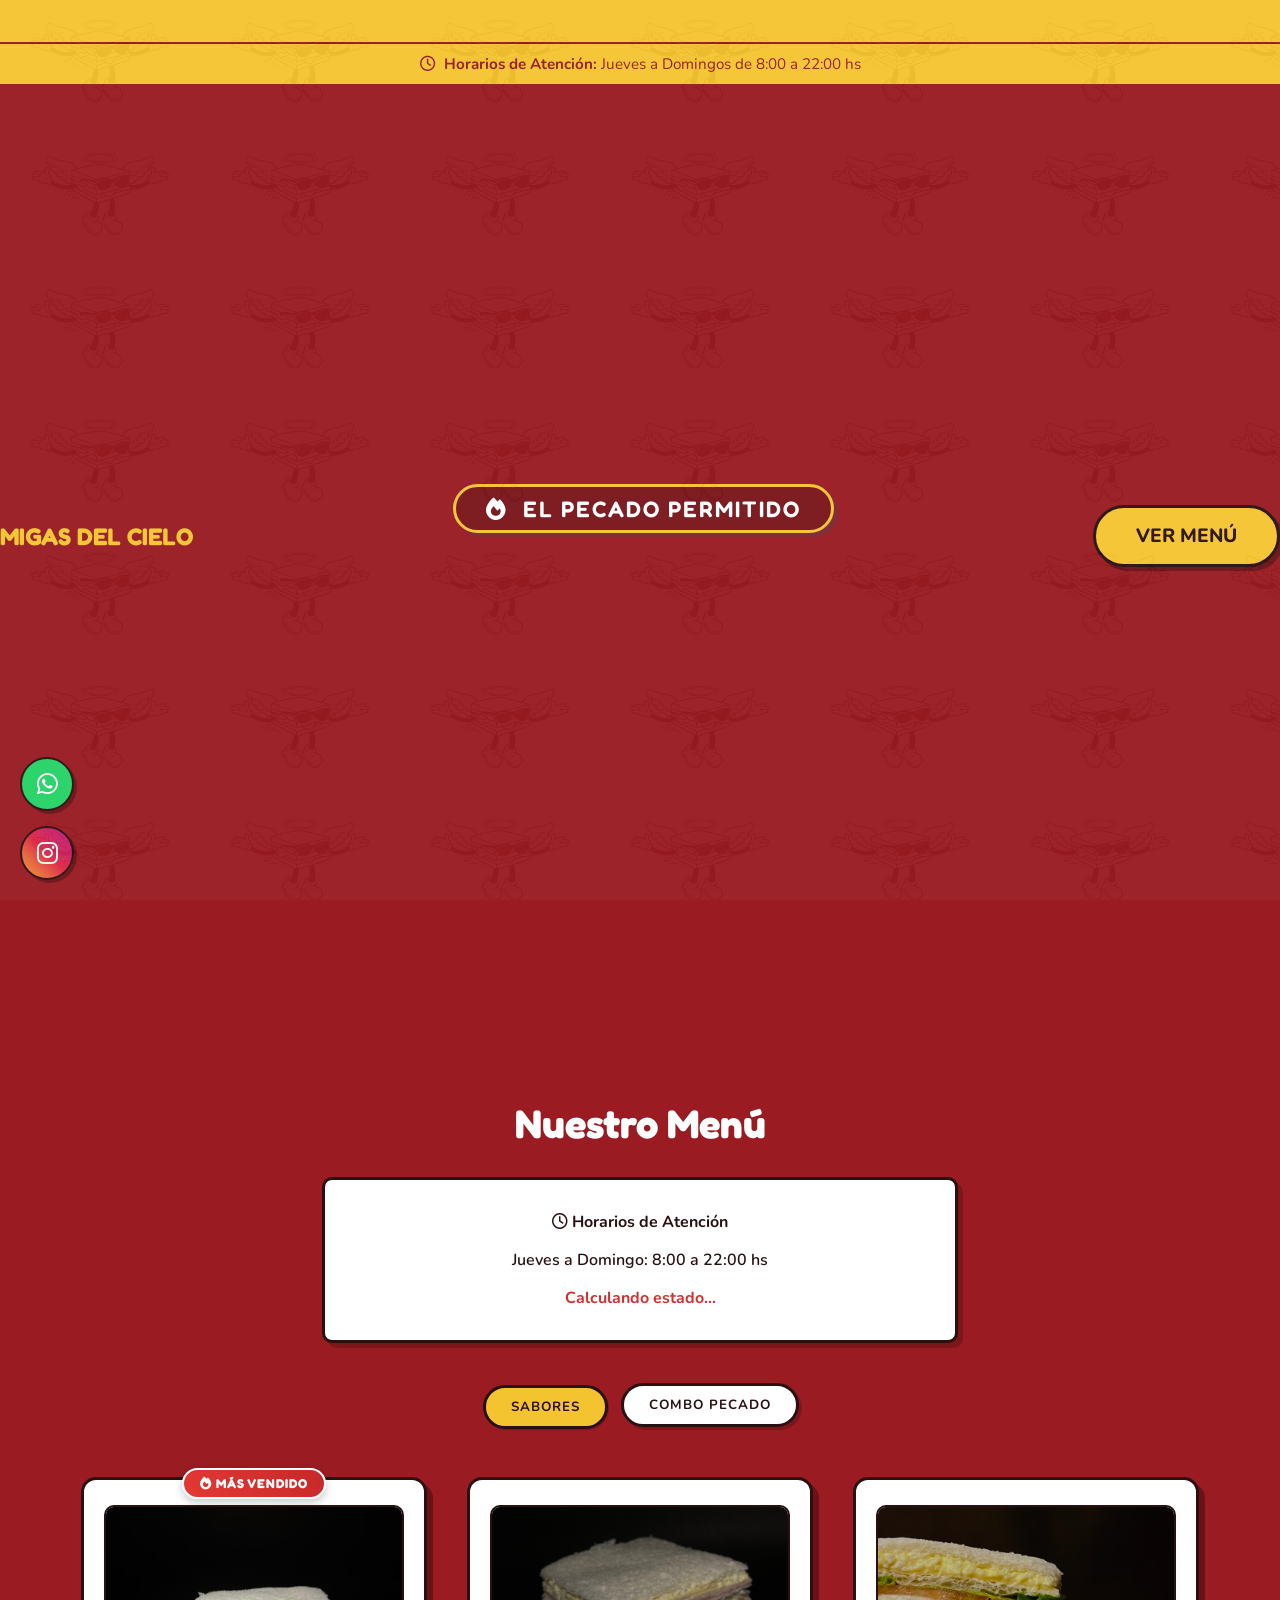
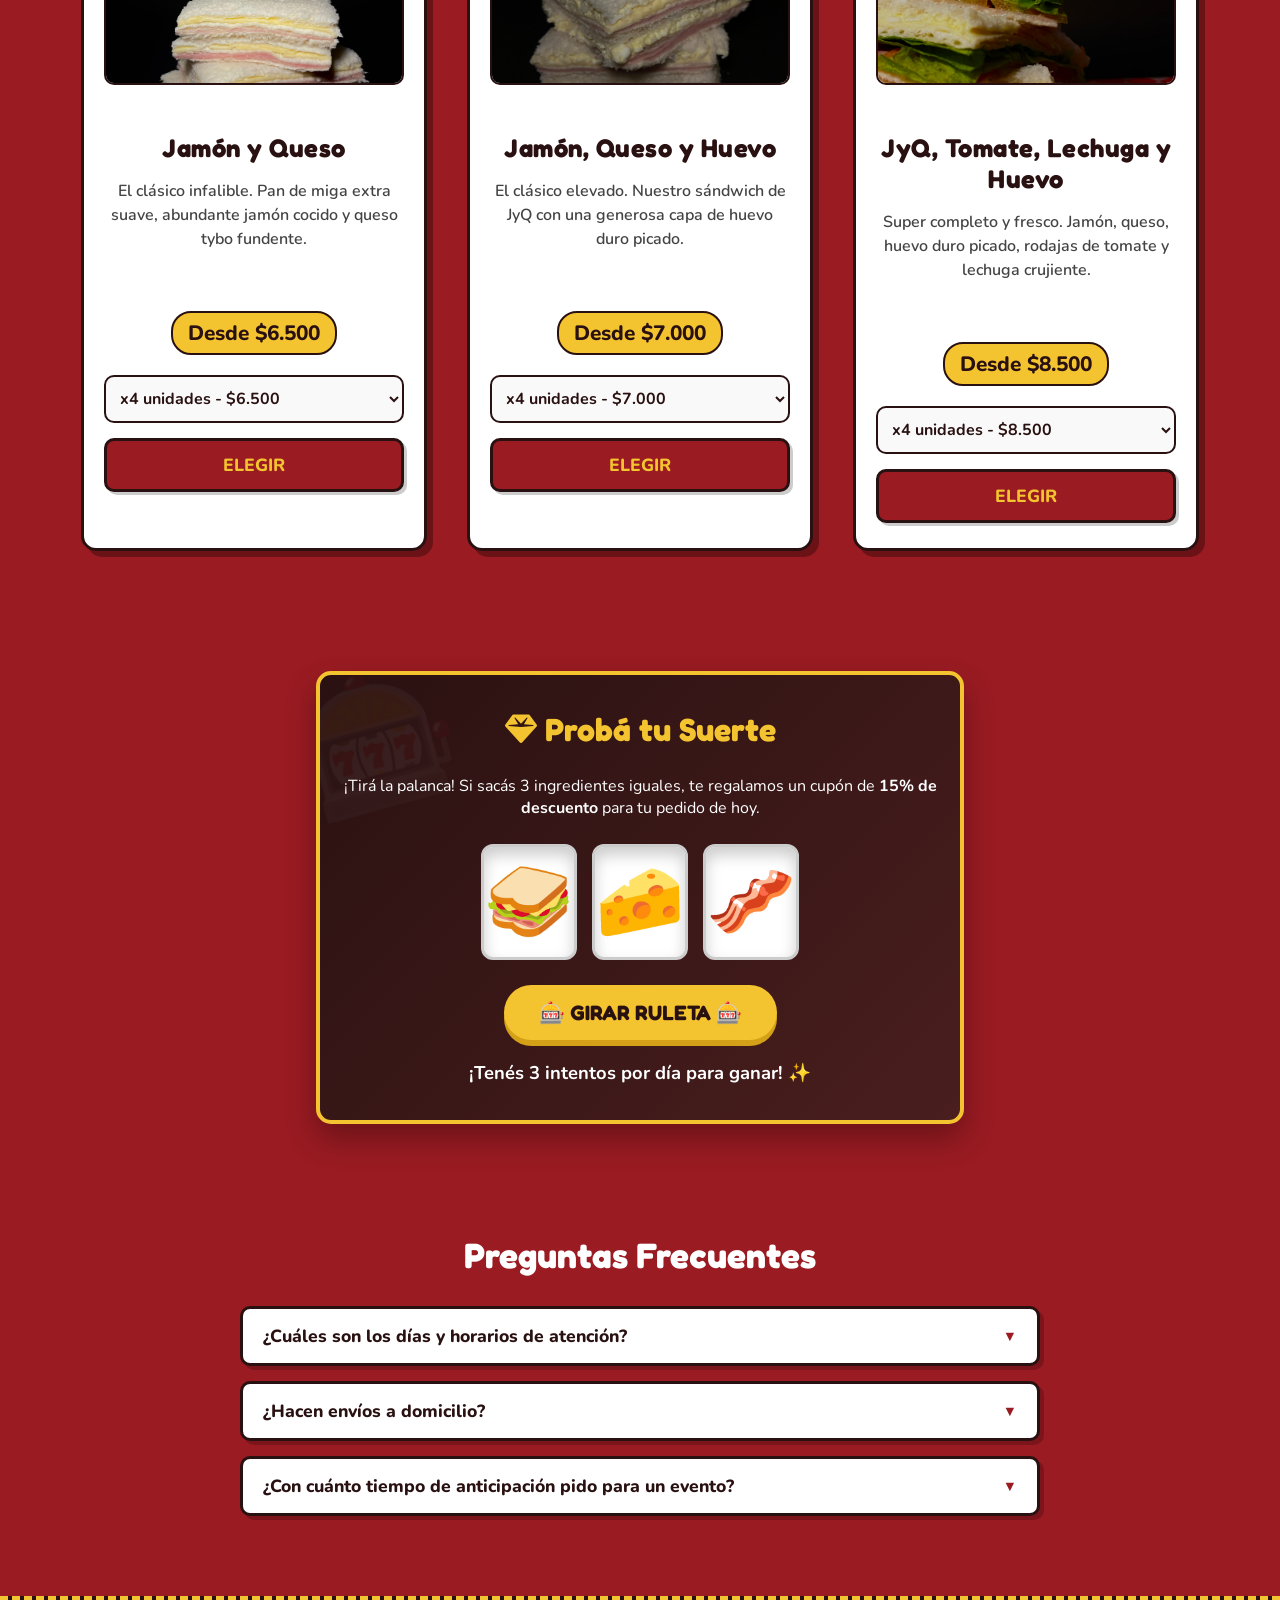
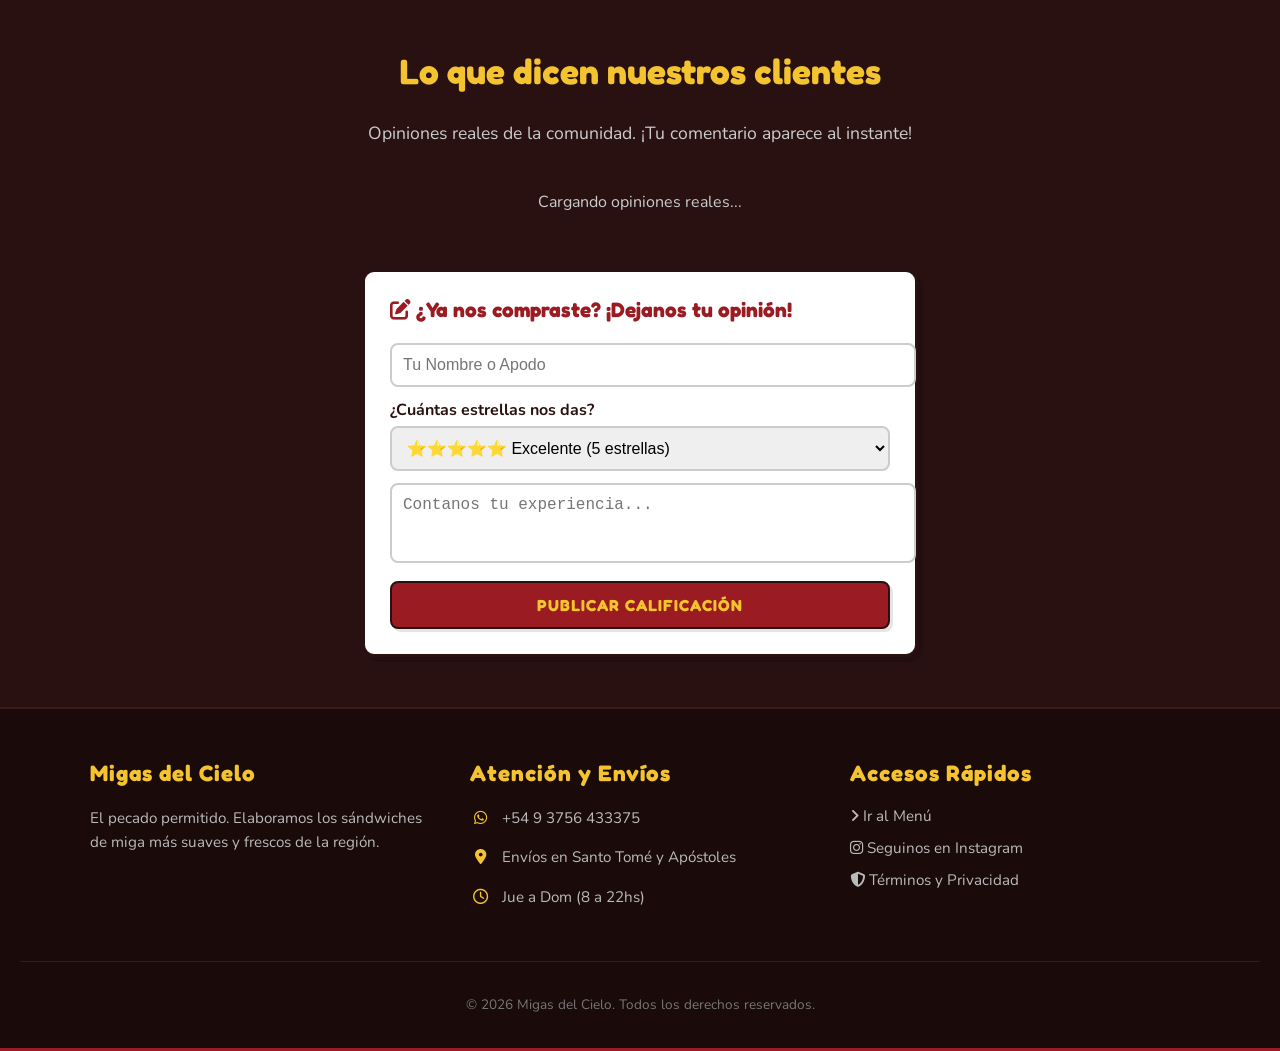
==== commit 2a8090bb: "Update index.html" ====
--- a/index.html
+++ b/index.html
@@ -7,14 +7,10 @@
     <meta name="keywords" content="sándwiches de miga, comida rápida, Santo Tomé, envío gratis, comida casera, catering, eventos">
     <title>Migas del Cielo - Sandwiches de Miga</title>
     
-    <!-- NUEVO FAVICON (Icono de la pestaña del navegador) -->
     <link rel="icon" type="image/png" href="image_d16724.png">
     
-    <!-- ETIQUETAS PARA COMPARTIR EN REDES Y WHATSAPP -->
     <meta property="og:title" content="Migas del Cielo - Sándwiches de Miga">
     <meta property="og:description" content="Los mejores sándwiches extra suaves de Santo Tomé. ¡Hacé tu pedido online para este finde y aprovechá envío gratis llevando 2 docenas!">
-    
-    <!-- NUEVA IMAGEN AL COMPARTIR EL LINK -->
     <meta property="og:image" content="image_d16724.png">
       
     <link rel="preconnect" href="https://fonts.googleapis.com">
@@ -25,24 +21,10 @@
     <link rel="stylesheet" href="css/style.css">
 
     <style>
-/* NUEVO: TEXTURA DE FONDO CON TU LOGO */
 body::before {
-    content: "";
-    position: fixed;
-    top: 0;
-    left: 0;
-    width: 100vw;
-    height: 100vh;
-    background-image: url('logo-fondo.png');
-    background-size: 200px; 
-    background-repeat: repeat; 
-    opacity: 0.04; /* Nivel de transparencia (4%) */
-    
-    /* ACÁ ESTÁ LA MAGIA: Lo ponemos por encima de todo */
-    z-index: 9999; 
-    
-    /* Y esto evita que el logo invisible bloquee los clics en la pantalla */
-    pointer-events: none; 
+    content: ""; position: fixed; top: 0; left: 0; width: 100vw; height: 100vh;
+    background-image: url('logo-fondo.png'); background-size: 200px; background-repeat: repeat; 
+    opacity: 0.04; z-index: 9999; pointer-events: none; 
 }
         .boton-agotado { background-color: #6c757d !important; color: #dcdcdc !important; border-color: #2A1111 !important; cursor: not-allowed !important; box-shadow: none !important; transform: none !important; }
         .selector-cantidad:disabled { background-color: #e9ecef; color: #6c757d; border-color: #ccc; cursor: not-allowed; opacity: 0.8; }
@@ -55,7 +37,6 @@
 
         .tarjeta-sandwich { position: relative; }
         
-        /* NUEVO ESTILO PARA LAS FOTOS DE LOS SÁNDWICHES */
         .imagen-producto { width: 100%; height: 180px; object-fit: cover; border-radius: 10px; margin-bottom: 15px; border: 2px solid var(--text-dark); box-sizing: border-box; }
 
         .badge { position: absolute; top: -12px; left: 50%; transform: translateX(-50%); padding: 6px 16px; border-radius: 20px; font-size: 0.8rem; font-weight: 800; color: white; box-shadow: 0 4px 8px rgba(0,0,0,0.2); z-index: 10; white-space: nowrap; letter-spacing: 1px; text-transform: uppercase; font-family: 'Fredoka', sans-serif; }
@@ -89,7 +70,6 @@
         .contenido-legales p { margin-top: 0; }
         #barra-panico.admin-mode { background-color: #F4C430; color: #2A1111; border-bottom: 3px solid #2A1111; }
 
-        /* ESTILOS DEL CASINO */
         .casino-container { background: linear-gradient(135deg, #2A1111, #4a1e1e); color: white; padding: 35px 20px; border-radius: 15px; text-align: center; margin: 40px auto; max-width: 600px; border: 4px solid #F4C430; box-shadow: 0 15px 30px rgba(0,0,0,0.3); position: relative; overflow: hidden; }
         .casino-container::before { content: '🎰'; position: absolute; font-size: 8rem; opacity: 0.05; top: -20px; left: -20px; transform: rotate(-15deg); }
         .slots { display: flex; justify-content: center; gap: 15px; margin: 25px 0; font-size: 4.5rem; }
@@ -102,10 +82,23 @@
         .casino-msg { margin-top: 20px; font-size: 1.15rem; font-weight: bold; min-height: 25px; font-family: 'Nunito', sans-serif; }
         .codigo-ganador { background: #4CAF50; color: white; padding: 6px 15px; border-radius: 8px; font-family: monospace; font-size: 1.4rem; display: inline-block; margin-top: 10px; letter-spacing: 3px; font-weight: 800; border: 2px dashed white; box-shadow: 0 0 15px rgba(76, 175, 80, 0.6); }
 
-        /* BARRA DE PROGRESO ENVÍO GRATIS */
         .barra-progreso-fondo { background-color: #e9ecef; border-radius: 10px; height: 14px; width: 100%; margin-top: 8px; margin-bottom: 20px; overflow: hidden; border: 2px solid var(--text-dark); }
         .barra-progreso-relleno { height: 100%; width: 0%; transition: width 0.5s ease-in-out, background-color 0.5s ease; }
         .texto-progreso { font-size: 0.95rem; color: var(--text-dark); text-align: center; margin-bottom: 5px; font-family: 'Nunito', sans-serif; }
+        
+        /* NUEVO: ESTILOS VISUALES LLAMATIVOS PARA EL STOCK */
+        .contenedor-etiqueta-stock { text-align: center; margin-bottom: 12px; margin-top: 5px; min-height: 28px; }
+        .badge-stock { display: inline-block; padding: 6px 14px; border-radius: 20px; font-size: 0.85rem; font-weight: 800; font-family: 'Nunito', sans-serif; text-transform: uppercase; letter-spacing: 0.5px; box-shadow: 0 3px 6px rgba(0,0,0,0.15); transition: all 0.3s ease; }
+        .stock-alto { background-color: #E8F5E9; color: #2E7D32; border: 1px solid #4CAF50; }
+        .stock-medio { background-color: #FFF3E0; color: #E65100; border: 1px solid #FF9800; }
+        .stock-bajo { background-color: #FFEBEE; color: #C62828; border: 1px solid #F44336; animation: latidoUrgencia 1s infinite alternate; }
+        .stock-agotado { background-color: #EEEEEE; color: #616161; border: 1px solid #9E9E9E; box-shadow: none; }
+        
+        @keyframes latidoUrgencia {
+            0% { transform: scale(1); box-shadow: 0 3px 6px rgba(244, 67, 54, 0.3); }
+            100% { transform: scale(1.08); box-shadow: 0 6px 12px rgba(244, 67, 54, 0.5); }
+        }
+        .badge-stock i { margin-right: 5px; }
     </style>
 </head>
 <body>
@@ -138,7 +131,6 @@
 
     <main>
         <section class="portada">
-            <!-- ACÁ ESTÁ EL TRUCO SECRETO. Al tocar 5 veces se activa el modo admin -->
             <h1 class="titulo-retro fade-in-up" onclick="activarAdminSecreto()" style="cursor: pointer; user-select: none;">MIGAS DEL CIELO</h1>
             <p class="fade-in-up" style="font-family: 'Fredoka', sans-serif; font-size: 1.4rem; color: #fff; background-color: var(--accent-red); padding: 8px 30px; border-radius: 30px; font-weight: 600; letter-spacing: 2px; text-transform: uppercase; border: 3px solid var(--text-main); box-shadow: 4px 4px 0px rgba(59, 66, 96, 0.3); margin-top: -15px; margin-bottom: 40px; transform: rotate(-2deg); display: inline-block;">
                 <i class="fa-solid fa-fire" style="margin-right: 8px; color: var(--accent-yellow);"></i> El Pecado Permitido
@@ -166,6 +158,7 @@
                 <img src="foto-combo.jpg" alt="Combo Pecado Especial" class="imagen-producto">
                 <h3>Combo Pecado</h3>
                 <p>La combinación perfecta y completa. Incluye 12 sándwiches en total: 4 de Jamón y Queso + 4 de JyQ con Huevo + 4 de JyQ con Tomate, Lechuga y Huevo.</p>
+                <div class="contenedor-etiqueta-stock"><div id="stock-combo"></div></div>
                 <div class="precio">$17.300</div>
                 <button class="btn-seleccionar" id="btn-promo-pecado" data-texto="¡Lo quiero!" onclick="abrirModal('Combo Pecado (12 Sándwiches)', null, 17300, this)">¡Lo quiero!</button>
             </div>
@@ -177,6 +170,7 @@
                 <img src="foto-jyq.jpg" alt="Sándwich de Jamón y Queso" class="imagen-producto">
                 <h3>Jamón y Queso</h3>
                 <p>El clásico infalible. Pan de miga extra suave, abundante jamón cocido y queso tybo fundente.</p>
+                <div class="contenedor-etiqueta-stock"><div id="stock-jyq"></div></div>
                 <div class="precio">Desde $6.500</div>
                 <select class="selector-cantidad" id="cant-jyq">
                     <option value="Sándwich Jamón y Queso x4|6500|4">x4 unidades - $6.500</option>
@@ -190,6 +184,7 @@
                 <img src="foto-jyqh.jpg" alt="Sándwich de Jamón, Queso y Huevo" class="imagen-producto">
                 <h3>Jamón, Queso y Huevo</h3>
                 <p>El clásico elevado. Nuestro sándwich de JyQ con una generosa capa de huevo duro picado.</p>
+                <div class="contenedor-etiqueta-stock"><div id="stock-jyqh"></div></div>
                 <div class="precio">Desde $7.000</div>
                 <select class="selector-cantidad" id="cant-jyqh">
                     <option value="Sándwich Jamón, Queso y Huevo x4|7000|4">x4 unidades - $7.000</option>
@@ -203,6 +198,7 @@
                 <img src="foto-completo.jpg" alt="Sándwich de JyQ, Tomate, Lechuga y Huevo" class="imagen-producto">
                 <h3>JyQ, Tomate, Lechuga y Huevo</h3>
                 <p>Super completo y fresco. Jamón, queso, huevo duro picado, rodajas de tomate y lechuga crujiente.</p>
+                <div class="contenedor-etiqueta-stock"><div id="stock-completo"></div></div>
                 <div class="precio">Desde $8.500</div>
                 <select class="selector-cantidad" id="cant-completo">
                     <option value="Sándwich JyQ, Tom. y Lech. x4|8500|4">x4 unidades - $8.500</option>
@@ -215,22 +211,16 @@
 
         </section>
 
-        <!-- SECCIÓN: TRAGAPERRAS DEL CASINO -->
         <section class="seccion-casino fade-in-up" style="padding: 0 20px;">
             <div class="casino-container">
                 <h2 style="font-family: 'Fredoka', sans-serif; margin-top: 0; color: #F4C430; font-size: 2rem; position: relative; z-index: 2;"><i class="fa-solid fa-gem"></i> Probá tu Suerte</h2>
                 <p style="position: relative; z-index: 2;">¡Tirá la palanca! Si sacás 3 ingredientes iguales, te regalamos un cupón de <strong>15% de descuento</strong> para tu pedido de hoy.</p>
-                
                 <div class="slots">
                     <div class="slot" id="slot1">🥪</div>
                     <div class="slot" id="slot2">🧀</div>
                     <div class="slot" id="slot3">🥓</div>
                 </div>
-                
-                <button class="btn-casino" id="btn-spin" onclick="jugarCasino()" style="position: relative; z-index: 2;">
-                    🎰 Girar Ruleta 🎰
-                </button>
-                
+                <button class="btn-casino" id="btn-spin" onclick="jugarCasino()" style="position: relative; z-index: 2;">🎰 Girar Ruleta 🎰</button>
                 <div class="casino-msg" id="casino-msg">¡Tenés 3 intentos por día para ganar! ✨</div>
             </div>
         </section>
@@ -238,25 +228,15 @@
         <div class="seccion-faq fade-in-up" style="padding: 40px 20px; background-color: transparent; border: none;">
             <h2 style="text-align: center; margin-bottom: 30px; font-family: 'Fredoka', sans-serif; color: #fff; font-weight: 700; font-size: 2.2rem;">Preguntas Frecuentes</h2>
             <div class="contenedor-faq" style="max-width: 800px; margin: 0 auto; display: flex; flex-direction: column; gap: 15px;">
-                <details class="pregunta-faq">
-                    <summary>¿Cuáles son los días y horarios de atención?</summary>
-                    <p>Estamos tomando pedidos de Jueves a Domingo de corrido, de 8:00 a 22:00 hs.</p>
-                </details>
-                <details class="pregunta-faq">
-                    <summary>¿Hacen envíos a domicilio?</summary>
-                    <p>¡Sí! Hacemos envíos tanto en Apóstoles como en Santo Tomé. Recordá que si llevás 2 docenas o más, el envío en Santo Tomé es totalmente gratuito.</p>
-                </details>
-                <details class="pregunta-faq">
-                    <summary>¿Con cuánto tiempo de anticipación pido para un evento?</summary>
-                    <p>Para pedidos normales del día a día, podés pedir en el momento. Si tenés un cumpleaños, juntada o necesitás varias docenas, te recomendamos escribirnos con al menos 24 a 48 horas de anticipación.</p>
-                </details>
+                <details class="pregunta-faq"><summary>¿Cuáles son los días y horarios de atención?</summary><p>Estamos tomando pedidos de Jueves a Domingo de corrido, de 8:00 a 22:00 hs.</p></details>
+                <details class="pregunta-faq"><summary>¿Hacen envíos a domicilio?</summary><p>¡Sí! Hacemos envíos tanto en Apóstoles como en Santo Tomé. Recordá que si llevás 2 docenas o más, el envío en Santo Tomé es totalmente gratuito.</p></details>
+                <details class="pregunta-faq"><summary>¿Con cuánto tiempo de anticipación pido para un evento?</summary><p>Para pedidos normales del día a día, podés pedir en el momento. Si tenés un cumpleaños, juntada o necesitás varias docenas, te recomendamos escribirnos con al menos 24 a 48 horas de anticipación.</p></details>
             </div>
         </div>
 
         <section class="seccion-testimonios fade-in-up">
             <h2 style="font-family: 'Fredoka', sans-serif; font-size: 2.2rem; margin-top: 0; color: #F4C430;">Lo que dicen nuestros clientes</h2>
             <p style="color: #ccc; font-size: 1.1rem; max-width: 600px; margin: 0 auto;">Opiniones reales de la comunidad. ¡Tu comentario aparece al instante!</p>
-            
             <div id="listaReseñas" class="contenedor-reseñas"><p style="color:#ccc; grid-column: 1/-1;">Cargando opiniones reales...</p></div>
 
             <div style="max-width: 500px; margin: 40px auto 0 auto; background: white; padding: 25px; border-radius: 12px; border: 3px solid #2A1111; box-shadow: 5px 5px 0px rgba(0,0,0,0.2); text-align: left;">
@@ -282,8 +262,7 @@
     <footer class="footer-sitio">
         <div class="footer-contenedor">
             <div class="footer-col">
-                <h4>Migas del Cielo</h4>
-                <p>El pecado permitido. Elaboramos los sándwiches de miga más suaves y frescos de la región.</p>
+                <h4>Migas del Cielo</h4><p>El pecado permitido. Elaboramos los sándwiches de miga más suaves y frescos de la región.</p>
             </div>
             <div class="footer-col">
                 <h4>Atención y Envíos</h4>
@@ -298,9 +277,7 @@
                 <a href="#" onclick="abrirLegales(); return false;"><i class="fa-solid fa-shield-halved"></i> Términos y Privacidad</a>
             </div>
         </div>
-        <div class="footer-bottom">
-            <p>© 2026 Migas del Cielo. Todos los derechos reservados.</p>
-        </div>
+        <div class="footer-bottom"><p>© 2026 Migas del Cielo. Todos los derechos reservados.</p></div>
     </footer>
     
     <div id="modalPedido" class="modal">
@@ -308,12 +285,9 @@
             <span class="cerrar" onclick="cerrarModal()">×</span>
             <h2 style="margin-top: 0; color: var(--text-dark);">Tu Pedido</h2>
             
-            <!-- NUEVA BARRA DE PROGRESO DE ENVÍO GRATIS -->
             <div id="contenedor-barra-envio" style="display: none;">
                 <div id="texto-barra-envio" class="texto-progreso"></div>
-                <div class="barra-progreso-fondo">
-                    <div id="relleno-barra-envio" class="barra-progreso-relleno"></div>
-                </div>
+                <div class="barra-progreso-fondo"><div id="relleno-barra-envio" class="barra-progreso-relleno"></div></div>
             </div>
 
             <ul id="listaCarrito" style="list-style: none; padding: 0; margin-bottom: 20px;"></ul>
@@ -329,9 +303,7 @@
 
                 <div id="grupo-direccion-container" class="grupo-direccion">
                     <input type="text" id="direccion" placeholder="Dirección de envío o referencias" required>
-                    <button type="button" id="btn-gps" class="btn-gps" onclick="obtenerUbicacionGPS()" title="Usar mi ubicación GPS actual">
-                        <i class="fa-solid fa-location-crosshairs"></i>
-                    </button>
+                    <button type="button" id="btn-gps" class="btn-gps" onclick="obtenerUbicacionGPS()" title="Usar mi ubicación GPS actual"><i class="fa-solid fa-location-crosshairs"></i></button>
                 </div>
                 
                 <div style="display: flex; gap: 8px; margin: 12px 0;">
@@ -347,6 +319,7 @@
                 <div id="datosTransferencia" style="display: none; background: #E8F5E9; border: 2px solid #4CAF50; color: #1B5E20; padding: 15px; border-radius: 10px; text-align: center;">
                     <p style="margin: 0 0 10px 0; font-size: 0.9rem;"><strong>Pago Digital</strong></p>
                     <p style="margin: 0; font-size: 1.1rem;">Alias: <strong style="text-transform: uppercase;">migas.st</strong></p>
+                    <p style="margin: 5px 0 10px 0; font-size: 0.95rem;">Titular: <strong>Rodrigo José Agustín Almeida</strong></p>
                     <p style="margin: 0; font-size: 1.3rem; font-weight: 800; color: #D32F2F;">Total a transferir: $<span id="total-transferencia">0</span></p>
                     <button type="button" onclick="copiarAlias()" style="margin-top: 10px; background: #4CAF50; color: white; border: none; padding: 8px 15px; border-radius: 5px; cursor: pointer; width: 100%;">Copiar Alias</button>
                 </div>
@@ -360,16 +333,11 @@
             <span class="cerrar" onclick="cerrarLegales()">×</span>
             <h2 style="color: #9A1B22; font-family: 'Fredoka', sans-serif; margin-top: 0; margin-bottom: 20px;"><i class="fa-solid fa-file-contract"></i> Términos y Privacidad</h2>
             <div class="contenido-legales">
-                <h4>1. Protección de Datos (Ley 25.326)</h4>
-                <p>Los datos personales solicitados en esta plataforma (nombre, teléfono, dirección) son almacenados de forma segura y utilizados exclusivamente para la gestión, preparación y logística de envío de su pedido. Migas del Cielo se compromete a proteger su privacidad y no vender, compartir ni divulgar esta información a terceros bajo ninguna circunstancia.</p>
-                <h4>2. Disponibilidad y Precios</h4>
-                <p>Todos los pedidos están sujetos a la disponibilidad de stock en el momento de la confirmación. Los precios publicados en el menú pueden sufrir modificaciones sin previo aviso.</p>
-                <h4>3. Confirmación de Pedidos</h4>
-                <p>El envío del formulario a través de esta página web funciona como una reserva inicial. La compra se considera confirmada y en preparación únicamente cuando nuestro equipo responde a través de WhatsApp.</p>
-                <h4>4. Pagos Digitales</h4>
-                <p>En caso de seleccionar el método de pago por transferencia, la entrega queda estrictamente supeditada a la verificación del comprobante correspondiente.</p>
-                <h4>5. Logística de Entrega</h4>
-                <p>Nuestra zona de cobertura para envíos a domicilio comprende Santo Tomé y Apóstoles. Los tiempos de demora informados son estimativos.</p>
+                <h4>1. Protección de Datos (Ley 25.326)</h4><p>Los datos personales solicitados en esta plataforma (nombre, teléfono, dirección) son almacenados de forma segura y utilizados exclusivamente para la gestión, preparación y logística de envío de su pedido. Migas del Cielo se compromete a proteger su privacidad y no vender, compartir ni divulgar esta información a terceros bajo ninguna circunstancia.</p>
+                <h4>2. Disponibilidad y Precios</h4><p>Todos los pedidos están sujetos a la disponibilidad de stock en el momento de la confirmación. Los precios publicados en el menú pueden sufrir modificaciones sin previo aviso.</p>
+                <h4>3. Confirmación de Pedidos</h4><p>El envío del formulario a través de esta página web funciona como una reserva inicial. La compra se considera confirmada y en preparación únicamente cuando nuestro equipo responde a través de WhatsApp.</p>
+                <h4>4. Pagos Digitales</h4><p>En caso de seleccionar el método de pago por transferencia, la entrega queda estrictamente supeditada a la verificación del comprobante correspondiente.</p>
+                <h4>5. Logística de Entrega</h4><p>Nuestra zona de cobertura para envíos a domicilio comprende Santo Tomé y Apóstoles. Los tiempos de demora informados son estimativos.</p>
             </div>
             <button onclick="cerrarLegales()" style="background:#9A1B22; color:#F4C430; border:none; padding:12px; width:100%; border-radius:8px; font-weight:bold; cursor:pointer; font-family:'Fredoka', sans-serif; text-transform:uppercase; margin-top: 25px; box-shadow: 0 4px 6px rgba(0,0,0,0.1);">Entendido</button>
         </div>
@@ -390,9 +358,7 @@
         const app = initializeApp(firebaseConfig); const db = getFirestore(app);
         
         window.COSTO_FIJO_ENVIO = 2000; 
-        
-        window.carrito = []; window.totalPesosGlobal = 0; let controlRemotoAbierto = true; window.stockGlobal = {};
-        window.descuentoGlobal = 0; window.cuponAplicado = "";
+        window.carrito = []; window.totalPesosGlobal = 0; let controlRemotoAbierto = true; window.stockGlobal = {}; window.descuentoGlobal = 0; window.cuponAplicado = "";
         
         window.mostrarToast = function(mensaje, tipo = 'success') {
             const container = document.getElementById('toast-container'); const toast = document.createElement('div');
@@ -401,36 +367,19 @@
         }
 
         window.esAdmin = localStorage.getItem('mdc_admin_mode') === 'true';
-        
         const urlParams = new URLSearchParams(window.location.search);
         
-        // --- LOGICA MODO ADMIN ---
         if (urlParams.get('modo') === 'admMigas') {
             localStorage.setItem('mdc_admin_mode', 'true'); window.esAdmin = true;
-            window.history.replaceState({}, document.title, window.location.pathname); 
-            mostrarToast("Modo Admin activado por link.", "success");
-        }
-
-        // --- NUEVA LÓGICA: PREMIO POR ESCANEAR QR ---
+            window.history.replaceState({}, document.title, window.location.pathname); mostrarToast("Modo Admin activado por link.", "success");
+        }
+
         if (urlParams.get('premio') === 'qr') {
             if (localStorage.getItem('cupon_qr_usado') !== 'true') {
-                // AHORA ES UN 10% DE DESCUENTO
-                window.descuentoGlobal = 10;
-                window.cuponAplicado = "QR MISTERIOSO";
-                
-                // Mostrar alerta de fiesta con delay para que la página cargue bien
-                setTimeout(() => {
-                    mostrarToast("🎉 ¡Encontraste el QR Secreto! Tenés 10% de descuento guardado para tu pedido de hoy.", "success");
-                    // Guarda en memoria por si recarga la página
-                    window.guardarMemoria(); 
-                    // Limpia la URL para que no se la puedan copiar y pasar tan fácil a un amigo
-                    window.history.replaceState({}, document.title, window.location.pathname);
-                }, 800);
+                window.descuentoGlobal = 10; window.cuponAplicado = "QR MISTERIOSO";
+                setTimeout(() => { mostrarToast("🎉 ¡Encontraste el QR Secreto! Tenés 10% de descuento guardado para tu pedido de hoy.", "success"); window.guardarMemoria(); window.history.replaceState({}, document.title, window.location.pathname); }, 800);
             } else {
-                setTimeout(() => {
-                    mostrarToast("Ya utilizaste el premio de este código QR. ¡Gracias por participar!", "error");
-                    window.history.replaceState({}, document.title, window.location.pathname);
-                }, 800);
+                setTimeout(() => { mostrarToast("Ya utilizaste el premio de este código QR. ¡Gracias por participar!", "error"); window.history.replaceState({}, document.title, window.location.pathname); }, 800);
             }
         }
 
@@ -438,281 +387,119 @@
         window.activarAdminSecreto = function() {
             window.contadorAdmin++;
             if (window.contadorAdmin === 5) {
-                if (window.esAdmin) {
-                    localStorage.setItem('mdc_admin_mode', 'false');
-                    window.esAdmin = false;
-                    mostrarToast("Modo Admin DESACTIVADO.", "error");
-                } else {
-                    localStorage.setItem('mdc_admin_mode', 'true');
-                    window.esAdmin = true;
-                    mostrarToast("Modo Admin ACTIVADO. Vista habilitada.", "success");
-                }
-                window.evaluarEstadoTienda();
-                window.contadorAdmin = 0;
+                if (window.esAdmin) { localStorage.setItem('mdc_admin_mode', 'false'); window.esAdmin = false; mostrarToast("Modo Admin DESACTIVADO.", "error"); } else { localStorage.setItem('mdc_admin_mode', 'true'); window.esAdmin = true; mostrarToast("Modo Admin ACTIVADO. Vista habilitada.", "success"); }
+                window.evaluarEstadoTienda(); window.contadorAdmin = 0;
             }
             setTimeout(() => { window.contadorAdmin = 0; }, 2000);
         }
 
         const simbolosCasino = ['🥪', '🧀', '🥓', '🍖', '🥚'];
-
         window.jugarCasino = function() {
-            const btn = document.getElementById('btn-spin');
-            const slots = [document.getElementById('slot1'), document.getElementById('slot2'), document.getElementById('slot3')];
-            const msg = document.getElementById('casino-msg');
-
-            const hoy = new Date().toLocaleDateString();
-            let casinoData = JSON.parse(localStorage.getItem('mdc_casino')) || { fecha: hoy, intentos: 0 };
-            
+            const btn = document.getElementById('btn-spin'); const slots = [document.getElementById('slot1'), document.getElementById('slot2'), document.getElementById('slot3')]; const msg = document.getElementById('casino-msg');
+            const hoy = new Date().toLocaleDateString(); let casinoData = JSON.parse(localStorage.getItem('mdc_casino')) || { fecha: hoy, intentos: 0 };
             if (casinoData.fecha !== hoy) { casinoData = { fecha: hoy, intentos: 0 }; }
-            if (casinoData.intentos >= 3) {
-                msg.innerHTML = "¡Ya usaste tus 3 tiros de hoy! 🛑 Volvé mañana."; msg.style.color = "#D32F2F"; btn.disabled = true; return;
-            }
-
-            casinoData.intentos++;
-            localStorage.setItem('mdc_casino', JSON.stringify(casinoData));
-            const intentosRestantes = 3 - casinoData.intentos;
-
-            btn.disabled = true; msg.innerHTML = "Girando... 🎲"; msg.style.color = "";
-            slots.forEach(s => s.classList.add('spin-anim'));
-
+            if (casinoData.intentos >= 3) { msg.innerHTML = "¡Ya usaste tus 3 tiros de hoy! 🛑 Volvé mañana."; msg.style.color = "#D32F2F"; btn.disabled = true; return; }
+            casinoData.intentos++; localStorage.setItem('mdc_casino', JSON.stringify(casinoData)); const intentosRestantes = 3 - casinoData.intentos;
+            btn.disabled = true; msg.innerHTML = "Girando... 🎲"; msg.style.color = ""; slots.forEach(s => s.classList.add('spin-anim'));
             setTimeout(async () => {
                 slots.forEach(s => s.classList.remove('spin-anim'));
-                
-                const esGanador = false; 
-                let r1, r2, r3;
-
+                const esGanador = false; let r1, r2, r3;
+                if (esGanador) { r1 = r2 = r3 = simbolosCasino[Math.floor(Math.random() * simbolosCasino.length)]; } else { do { r1 = simbolosCasino[Math.floor(Math.random() * simbolosCasino.length)]; r2 = simbolosCasino[Math.floor(Math.random() * simbolosCasino.length)]; r3 = simbolosCasino[Math.floor(Math.random() * simbolosCasino.length)]; } while (r1 === r2 && r2 === r3); }
+                slots[0].innerText = r1; slots[1].innerText = r2; slots[2].innerText = r3;
+                try { await addDoc(collection(db, "interacciones_casino"), { fecha: serverTimestamp(), intento_numero: casinoData.intentos, resultado: `${r1} ${r2} ${r3}`, ganador: esGanador }); } catch (e) { console.error("Error al registrar métricas: ", e); }
                 if (esGanador) {
-                    r1 = r2 = r3 = simbolosCasino[Math.floor(Math.random() * simbolosCasino.length)];
+                    msg.innerHTML = `¡JACKPOT! 🎉 Ganaste un 15% de desc. Copiá tu código:<br><span class="codigo-ganador">MIGASJACKPOT</span>`; mostrarToast("¡GANASTE EL PREMIO!", "success"); btn.disabled = true; 
                 } else {
-                    do {
-                        r1 = simbolosCasino[Math.floor(Math.random() * simbolosCasino.length)];
-                        r2 = simbolosCasino[Math.floor(Math.random() * simbolosCasino.length)];
-                        r3 = simbolosCasino[Math.floor(Math.random() * simbolosCasino.length)];
-                    } while (r1 === r2 && r2 === r3);
-                }
-
-                slots[0].innerText = r1; slots[1].innerText = r2; slots[2].innerText = r3;
-
-                try {
-                    await addDoc(collection(db, "interacciones_casino"), {
-                        fecha: serverTimestamp(), intento_numero: casinoData.intentos, resultado: `${r1} ${r2} ${r3}`, ganador: esGanador
-                    });
-                } catch (e) { console.error("Error al registrar métricas de ruleta: ", e); }
-
-                if (esGanador) {
-                    msg.innerHTML = `¡JACKPOT! 🎉 Ganaste un 15% de desc. Copiá tu código:<br><span class="codigo-ganador">MIGASJACKPOT</span>`;
-                    mostrarToast("¡GANASTE EL PREMIO!", "success"); btn.disabled = true; 
-                } else {
-                    if (intentosRestantes > 0) {
-                        msg.innerHTML = `¡Casi! Volvé a intentar. 🤞 <br><small style='font-size:0.8rem; color:#aaa;'>(Te quedan ${intentosRestantes} tiros hoy)</small>`;
-                        btn.disabled = false;
-                    } else {
-                        msg.innerHTML = `¡Casi! 🤞 <br><small style='font-size:0.8rem; color:#D32F2F;'>(Se acabaron tus tiros. ¡Volvé mañana!)</small>`;
-                        btn.disabled = true;
-                    }
+                    if (intentosRestantes > 0) { msg.innerHTML = `¡Casi! Volvé a intentar. 🤞 <br><small style='font-size:0.8rem; color:#aaa;'>(Te quedan ${intentosRestantes} tiros hoy)</small>`; btn.disabled = false; } else { msg.innerHTML = `¡Casi! 🤞 <br><small style='font-size:0.8rem; color:#D32F2F;'>(Se acabaron tus tiros. ¡Volvé mañana!)</small>`; btn.disabled = true; }
                 }
             }, 1200);
         }
 
         window.guardarMemoria = function() {
-            localStorage.setItem('mdc_carrito', JSON.stringify(window.carrito));
-            localStorage.setItem('mdc_cupon', window.cuponAplicado);
-            localStorage.setItem('mdc_desc', window.descuentoGlobal);
-            localStorage.setItem('mdc_nombre', document.getElementById('nombre').value);
-            localStorage.setItem('mdc_tel', document.getElementById('telefono').value);
-            localStorage.setItem('mdc_dir', document.getElementById('direccion').value);
-            localStorage.setItem('mdc_entrega', document.getElementById('tipo-entrega').value);
+            localStorage.setItem('mdc_carrito', JSON.stringify(window.carrito)); localStorage.setItem('mdc_cupon', window.cuponAplicado); localStorage.setItem('mdc_desc', window.descuentoGlobal);
+            localStorage.setItem('mdc_nombre', document.getElementById('nombre').value); localStorage.setItem('mdc_tel', document.getElementById('telefono').value); localStorage.setItem('mdc_dir', document.getElementById('direccion').value); localStorage.setItem('mdc_entrega', document.getElementById('tipo-entrega').value);
         };
 
         window.cargarMemoria = function() {
             const guardado = localStorage.getItem('mdc_carrito');
             if (guardado) {
-                window.carrito = JSON.parse(guardado);
-                window.cuponAplicado = localStorage.getItem('mdc_cupon') || "";
-                window.descuentoGlobal = parseInt(localStorage.getItem('mdc_desc')) || 0;
-                document.getElementById('nombre').value = localStorage.getItem('mdc_nombre') || "";
-                document.getElementById('telefono').value = localStorage.getItem('mdc_tel') || "";
-                document.getElementById('direccion').value = localStorage.getItem('mdc_dir') || "";
-                const entrega = localStorage.getItem('mdc_entrega');
-                if(entrega) { document.getElementById('tipo-entrega').value = entrega; window.cambiarEntrega(); }
-                if(window.cuponAplicado) {
-                    document.getElementById('cupon-mensaje').innerText = `Cupón recuperado: ${window.cuponAplicado} 🎉`;
-                    document.getElementById('cupon-mensaje').style.display = "block";
-                    document.getElementById('cupon-mensaje').style.color = "#4CAF50";
-                }
+                window.carrito = JSON.parse(guardado); window.cuponAplicado = localStorage.getItem('mdc_cupon') || ""; window.descuentoGlobal = parseInt(localStorage.getItem('mdc_desc')) || 0;
+                document.getElementById('nombre').value = localStorage.getItem('mdc_nombre') || ""; document.getElementById('telefono').value = localStorage.getItem('mdc_tel') || ""; document.getElementById('direccion').value = localStorage.getItem('mdc_dir') || "";
+                const entrega = localStorage.getItem('mdc_entrega'); if(entrega) { document.getElementById('tipo-entrega').value = entrega; window.cambiarEntrega(); }
+                if(window.cuponAplicado) { document.getElementById('cupon-mensaje').innerText = `Cupón recuperado: ${window.cuponAplicado} 🎉`; document.getElementById('cupon-mensaje').style.display = "block"; document.getElementById('cupon-mensaje').style.color = "#4CAF50"; }
                 window.actualizarBotonCarrito();
             }
         };
 
         window.animarInteraccion = function(botonElement) {
-            const btnCarrito = document.getElementById('btn-carrito');
-            if (btnCarrito) { btnCarrito.classList.remove('animar-carrito'); void btnCarrito.offsetWidth; btnCarrito.classList.add('animar-carrito'); }
-            if (botonElement) {
-                const textoOriginal = botonElement.getAttribute('data-texto') || botonElement.innerText;
-                botonElement.classList.add('btn-exito'); botonElement.innerHTML = '<i class="fa-solid fa-check"></i> ¡Listo!';
-                setTimeout(() => { botonElement.classList.remove('btn-exito'); botonElement.innerText = textoOriginal; }, 1000);
-            }
+            const btnCarrito = document.getElementById('btn-carrito'); if (btnCarrito) { btnCarrito.classList.remove('animar-carrito'); void btnCarrito.offsetWidth; btnCarrito.classList.add('animar-carrito'); }
+            if (botonElement) { const textoOriginal = botonElement.getAttribute('data-texto') || botonElement.innerText; botonElement.classList.add('btn-exito'); botonElement.innerHTML = '<i class="fa-solid fa-check"></i> ¡Listo!'; setTimeout(() => { botonElement.classList.remove('btn-exito'); botonElement.innerText = textoOriginal; }, 1000); }
         }
         
         window.copiarAlias = function() { navigator.clipboard.writeText('migas.st'); mostrarToast("¡Alias copiado!", "success"); }
 
         window.aplicarCupon = function() {
-            const inputCupon = document.getElementById('cupon'); const mensajeCupon = document.getElementById('cupon-mensaje');
-            const codigo = inputCupon.value.trim().toUpperCase();
+            const inputCupon = document.getElementById('cupon'); const mensajeCupon = document.getElementById('cupon-mensaje'); const codigo = inputCupon.value.trim().toUpperCase();
             if (codigo === "") { mostrarToast("Ingresá un código.", "error"); return; }
-            
             if (codigo === "MIGASJACKPOT") {
-                if (localStorage.getItem('cupon_migasjackpot_usado') === 'true') {
-                    mensajeCupon.innerText = "Este premio ya fue reclamado."; mensajeCupon.style.color = "#D32F2F"; mensajeCupon.style.display = "block";
-                    mostrarToast("Premio ya utilizado.", "error"); window.descuentoGlobal = 0; window.cuponAplicado = ""; 
-                    window.guardarMemoria(); window.abrirCarrito(); return;
-                }
-                window.descuentoGlobal = 15; window.cuponAplicado = "MIGASJACKPOT"; 
-                mensajeCupon.innerText = "¡Cupón de Casino aplicado! 15% de desc. 🎰";
-                mensajeCupon.style.color = "#4CAF50"; mensajeCupon.style.display = "block"; mostrarToast("¡Premio aplicado!", "success"); 
-                window.guardarMemoria(); window.abrirCarrito(); 
-            }
-            else if (codigo === "MESSIMIGAS10") {
-                window.descuentoGlobal = 10; window.cuponAplicado = "MESSIMIGAS10"; mensajeCupon.innerText = "¡Cupón MESSIMIGAS10 aplicado! 10% de desc. ⚽";
-                mensajeCupon.style.color = "#4CAF50"; mensajeCupon.style.display = "block"; mostrarToast("¡Cupón aplicado!", "success"); 
-                window.guardarMemoria(); window.abrirCarrito(); 
+                if (localStorage.getItem('cupon_migasjackpot_usado') === 'true') { mensajeCupon.innerText = "Este premio ya fue reclamado."; mensajeCupon.style.color = "#D32F2F"; mensajeCupon.style.display = "block"; mostrarToast("Premio ya utilizado.", "error"); window.descuentoGlobal = 0; window.cuponAplicado = ""; window.guardarMemoria(); window.abrirCarrito(); return; }
+                window.descuentoGlobal = 15; window.cuponAplicado = "MIGASJACKPOT"; mensajeCupon.innerText = "¡Cupón de Casino aplicado! 15% de desc. 🎰"; mensajeCupon.style.color = "#4CAF50"; mensajeCupon.style.display = "block"; mostrarToast("¡Premio aplicado!", "success"); window.guardarMemoria(); window.abrirCarrito(); 
+            } else if (codigo === "MESSIMIGAS10") {
+                window.descuentoGlobal = 10; window.cuponAplicado = "MESSIMIGAS10"; mensajeCupon.innerText = "¡Cupón MESSIMIGAS10 aplicado! 10% de desc. ⚽"; mensajeCupon.style.color = "#4CAF50"; mensajeCupon.style.display = "block"; mostrarToast("¡Cupón aplicado!", "success"); window.guardarMemoria(); window.abrirCarrito(); 
             } else if (codigo === "MIGAS.10") {
-                if (localStorage.getItem('cupon_migas10_usado') === 'true') {
-                    mensajeCupon.innerText = "Este cupón ya fue utilizado."; mensajeCupon.style.color = "#D32F2F"; mensajeCupon.style.display = "block";
-                    mostrarToast("Cupón ya utilizado.", "error"); window.descuentoGlobal = 0; window.cuponAplicado = ""; 
-                    window.guardarMemoria(); window.abrirCarrito(); return;
-                }
-                window.descuentoGlobal = 10; window.cuponAplicado = "MIGAS.10"; mensajeCupon.innerText = "¡Cupón MIGAS.10 aplicado! 10% de desc. 🎉";
-                mensajeCupon.style.color = "#4CAF50"; mensajeCupon.style.display = "block"; mostrarToast("¡Cupón aplicado!", "success"); 
-                window.guardarMemoria(); window.abrirCarrito();
+                if (localStorage.getItem('cupon_migas10_usado') === 'true') { mensajeCupon.innerText = "Este cupón ya fue utilizado."; mensajeCupon.style.color = "#D32F2F"; mensajeCupon.style.display = "block"; mostrarToast("Cupón ya utilizado.", "error"); window.descuentoGlobal = 0; window.cuponAplicado = ""; window.guardarMemoria(); window.abrirCarrito(); return; }
+                window.descuentoGlobal = 10; window.cuponAplicado = "MIGAS.10"; mensajeCupon.innerText = "¡Cupón MIGAS.10 aplicado! 10% de desc. 🎉"; mensajeCupon.style.color = "#4CAF50"; mensajeCupon.style.display = "block"; mostrarToast("¡Cupón aplicado!", "success"); window.guardarMemoria(); window.abrirCarrito();
             } else if (codigo === "QRMISTERIOSO") {
-                // Por si el usuario adivina la palabra y la tipea a mano
-                if (localStorage.getItem('cupon_qr_usado') === 'true') {
-                    mensajeCupon.innerText = "Ya usaste el premio del QR."; mensajeCupon.style.color = "#D32F2F"; mensajeCupon.style.display = "block";
-                    mostrarToast("Cupón ya utilizado.", "error"); window.descuentoGlobal = 0; window.cuponAplicado = ""; 
-                    window.guardarMemoria(); window.abrirCarrito(); return;
-                }
-                // AHORA ES UN 10% DE DESCUENTO
-                window.descuentoGlobal = 10; window.cuponAplicado = "QR MISTERIOSO"; mensajeCupon.innerText = "¡QR MISTERIOSO validado! 10% de desc. 🎉";
-                mensajeCupon.style.color = "#4CAF50"; mensajeCupon.style.display = "block"; mostrarToast("¡Premio aplicado!", "success"); 
-                window.guardarMemoria(); window.abrirCarrito();
-            } else {
-                mensajeCupon.innerText = "El código ingresado no es válido."; mensajeCupon.style.color = "#D32F2F"; mensajeCupon.style.display = "block";
-                mostrarToast("Cupón inválido.", "error"); window.descuentoGlobal = 0; window.cuponAplicado = ""; 
-                window.guardarMemoria(); window.abrirCarrito();
-            }
+                if (localStorage.getItem('cupon_qr_usado') === 'true') { mensajeCupon.innerText = "Ya usaste el premio del QR."; mensajeCupon.style.color = "#D32F2F"; mensajeCupon.style.display = "block"; mostrarToast("Cupón ya utilizado.", "error"); window.descuentoGlobal = 0; window.cuponAplicado = ""; window.guardarMemoria(); window.abrirCarrito(); return; }
+                window.descuentoGlobal = 10; window.cuponAplicado = "QR MISTERIOSO"; mensajeCupon.innerText = "¡QR MISTERIOSO validado! 10% de desc. 🎉"; mensajeCupon.style.color = "#4CAF50"; mensajeCupon.style.display = "block"; mostrarToast("¡Premio aplicado!", "success"); window.guardarMemoria(); window.abrirCarrito();
+            } else { mensajeCupon.innerText = "El código ingresado no es válido."; mensajeCupon.style.color = "#D32F2F"; mensajeCupon.style.display = "block"; mostrarToast("Cupón inválido.", "error"); window.descuentoGlobal = 0; window.cuponAplicado = ""; window.guardarMemoria(); window.abrirCarrito(); }
         }
 
         window.obtenerUbicacionGPS = function() {
-            const btnGPS = document.getElementById('btn-gps'); const inputDir = document.getElementById('direccion');
-            if (!navigator.geolocation) { mostrarToast("Tu dispositivo no soporta geolocalización.", "error"); return; }
-            btnGPS.innerHTML = '<i class="fa-solid fa-spinner fa-spin"></i>';
-            navigator.geolocation.getCurrentPosition(
+            const btnGPS = document.getElementById('btn-gps'); const inputDir = document.getElementById('direccion'); if (!navigator.geolocation) { mostrarToast("Tu dispositivo no soporta geolocalización.", "error"); return; }
+            btnGPS.innerHTML = '<i class="fa-solid fa-spinner fa-spin"></i>'; navigator.geolocation.getCurrentPosition(
                 (posicion) => {
-                    const lat = posicion.coords.latitude; const lon = posicion.coords.longitude;
-                    const linkGoogleMaps = `https://maps.google.com/?q=${lat},${lon}`;
+                    const lat = posicion.coords.latitude; const lon = posicion.coords.longitude; const linkGoogleMaps = `https://maps.google.com/?q=${lat},${lon}`;
                     if(inputDir.value.trim() !== "") { inputDir.value = inputDir.value + " | Mapa: " + linkGoogleMaps; } else { inputDir.value = linkGoogleMaps; }
-                    btnGPS.innerHTML = '<i class="fa-solid fa-check"></i>'; btnGPS.style.backgroundColor = '#4CAF50'; btnGPS.style.color = '#fff';
-                    mostrarToast("¡Ubicación cargada!", "success"); window.guardarMemoria();
+                    btnGPS.innerHTML = '<i class="fa-solid fa-check"></i>'; btnGPS.style.backgroundColor = '#4CAF50'; btnGPS.style.color = '#fff'; mostrarToast("¡Ubicación cargada!", "success"); window.guardarMemoria();
                     setTimeout(() => { btnGPS.innerHTML = '<i class="fa-solid fa-location-crosshairs"></i>'; btnGPS.style.backgroundColor = '#F4C430'; btnGPS.style.color = '#2A1111'; }, 3500);
-                },
-                (error) => { btnGPS.innerHTML = '<i class="fa-solid fa-location-crosshairs"></i>'; mostrarToast("Permiso denegado.", "error"); },
-                { enableHighAccuracy: true, timeout: 10000, maximumAge: 0 }
+                }, (error) => { btnGPS.innerHTML = '<i class="fa-solid fa-location-crosshairs"></i>'; mostrarToast("Permiso denegado.", "error"); }, { enableHighAccuracy: true, timeout: 10000, maximumAge: 0 }
             );
         }
         
-        window.cambiarCategoria = function(idCategoria, boton) {
-            document.querySelectorAll('.contenedor-menu').forEach(cat => { cat.classList.add('categoria-oculta'); cat.classList.remove('fade-in-up'); });
-            const catActiva = document.getElementById(idCategoria); catActiva.classList.remove('categoria-oculta'); void catActiva.offsetWidth; catActiva.classList.add('fade-in-up');
-            document.querySelectorAll('.btn-filtro').forEach(btn => btn.classList.remove('activo')); boton.classList.add('activo');
-        }
+        window.cambiarCategoria = function(idCategoria, boton) { document.querySelectorAll('.contenedor-menu').forEach(cat => { cat.classList.add('categoria-oculta'); cat.classList.remove('fade-in-up'); }); const catActiva = document.getElementById(idCategoria); catActiva.classList.remove('categoria-oculta'); void catActiva.offsetWidth; catActiva.classList.add('fade-in-up'); document.querySelectorAll('.btn-filtro').forEach(btn => btn.classList.remove('activo')); boton.classList.add('activo'); }
         
         window.abrirModal = function(nombreProducto, idSelectorCantidad = null, precioUnitario = 0, botonElement = null) {
             if(!controlRemotoAbierto && !(window.esAdmin && !document.getElementById('barra-panico').innerText.includes('MANTENIMIENTO'))) { mostrarToast("Tienda cerrada.", "error"); return; }
             let cantidadSandwiches = 0; let nombreFinal = nombreProducto; let subtotal = precioUnitario;
-            
             if (idSelectorCantidad) {
                 let elementoSelector = document.getElementById(idSelectorCantidad);
-                if (elementoSelector.value.includes('|')) { 
-                    let partes = elementoSelector.value.split('|'); 
-                    nombreFinal = partes[0]; 
-                    subtotal = parseInt(partes[1]); 
-                    if(partes.length > 2) cantidadSandwiches = parseInt(partes[2]);
-                } 
-                else { 
-                    let cant = parseInt(elementoSelector.value); 
-                    nombreFinal = nombreProducto + " x" + cant; 
-                    subtotal = precioUnitario * cant; 
-                    cantidadSandwiches = cant; 
-                }
-            } else { 
-                if(nombreProducto.includes('12')) cantidadSandwiches = 12; 
-                if(nombreProducto.includes('24')) cantidadSandwiches = 24; 
-            }
-            
-            window.carrito.push({ nombre: nombreFinal, precio: subtotal, cantidadValidaEnvio: cantidadSandwiches }); 
-            window.guardarMemoria();
-            actualizarBotonCarrito(); 
-            window.animarInteraccion(botonElement);
-        }
-        
-        window.actualizarBotonCarrito = function() {
-            const botonCarrito = document.getElementById('btn-carrito');
-            if (window.carrito.length > 0 && (controlRemotoAbierto || window.esAdmin)) { botonCarrito.style.display = 'flex'; document.getElementById('contador-carrito').innerText = window.carrito.length; } 
-            else { botonCarrito.style.display = 'none'; }
-        }
-
-        window.cambiarEntrega = function() {
-            const tipo = document.getElementById('tipo-entrega').value; const divDir = document.getElementById('grupo-direccion-container'); const inputDir = document.getElementById('direccion');
-            if (tipo === 'retiro') { divDir.style.display = 'none'; inputDir.removeAttribute('required'); inputDir.value = "Retiro en el local"; } 
-            else { divDir.style.display = 'flex'; inputDir.setAttribute('required', 'true'); if(inputDir.value === "Retiro en el local") inputDir.value = ""; }
-            window.guardarMemoria(); if (window.carrito.length > 0) window.abrirCarrito();
-        }
+                if (elementoSelector.value.includes('|')) { let partes = elementoSelector.value.split('|'); nombreFinal = partes[0]; subtotal = parseInt(partes[1]); if(partes.length > 2) cantidadSandwiches = parseInt(partes[2]); } else { let cant = parseInt(elementoSelector.value); nombreFinal = nombreProducto + " x" + cant; subtotal = precioUnitario * cant; cantidadSandwiches = cant; }
+            } else { if(nombreProducto.includes('12')) cantidadSandwiches = 12; if(nombreProducto.includes('24')) cantidadSandwiches = 24; }
+            window.carrito.push({ nombre: nombreFinal, precio: subtotal, cantidadValidaEnvio: cantidadSandwiches }); window.guardarMemoria(); actualizarBotonCarrito(); window.animarInteraccion(botonElement);
+        }
+        
+        window.actualizarBotonCarrito = function() { const botonCarrito = document.getElementById('btn-carrito'); if (window.carrito.length > 0 && (controlRemotoAbierto || window.esAdmin)) { botonCarrito.style.display = 'flex'; document.getElementById('contador-carrito').innerText = window.carrito.length; } else { botonCarrito.style.display = 'none'; } }
+        window.cambiarEntrega = function() { const tipo = document.getElementById('tipo-entrega').value; const divDir = document.getElementById('grupo-direccion-container'); const inputDir = document.getElementById('direccion'); if (tipo === 'retiro') { divDir.style.display = 'none'; inputDir.removeAttribute('required'); inputDir.value = "Retiro en el local"; } else { divDir.style.display = 'flex'; inputDir.setAttribute('required', 'true'); if(inputDir.value === "Retiro en el local") inputDir.value = ""; } window.guardarMemoria(); if (window.carrito.length > 0) window.abrirCarrito(); }
         
         window.abrirCarrito = function() {
             if (window.carrito.length === 0) return mostrarToast("El carrito está vacío.", "error");
             const lista = document.getElementById('listaCarrito'); lista.innerHTML = ""; let subtotalPesos = 0; let totalCantidadSandwiches = 0; const tipoEntrega = document.getElementById('tipo-entrega').value;
-            window.carrito.forEach((item, index) => {
-                subtotalPesos += item.precio; totalCantidadSandwiches += item.cantidadValidaEnvio;
-                lista.innerHTML += `<li style="display:flex; justify-content:space-between; border-bottom:1px dashed #ccc; padding-bottom:5px; margin-bottom:10px;"><span style="font-size:0.9rem;">🛒 ${item.nombre}</span><span><strong style="margin-right:10px;">$${item.precio}</strong><button onclick="eliminarDelCarrito(${index})" style="background:var(--accent-red); color:white; border:none; border-radius:5px; padding:3px 8px; cursor:pointer;">X</button></span></li>`;
-            });
-
-            // NUEVA LÓGICA: Barra de progreso
-            const contBarra = document.getElementById('contenedor-barra-envio');
-            const txtBarra = document.getElementById('texto-barra-envio');
-            const rellenoBarra = document.getElementById('relleno-barra-envio');
-
+            window.carrito.forEach((item, index) => { subtotalPesos += item.precio; totalCantidadSandwiches += item.cantidadValidaEnvio; lista.innerHTML += `<li style="display:flex; justify-content:space-between; border-bottom:1px dashed #ccc; padding-bottom:5px; margin-bottom:10px;"><span style="font-size:0.9rem;">🛒 ${item.nombre}</span><span><strong style="margin-right:10px;">$${item.precio}</strong><button onclick="eliminarDelCarrito(${index})" style="background:var(--accent-red); color:white; border:none; border-radius:5px; padding:3px 8px; cursor:pointer;">X</button></span></li>`; });
+
+            const contBarra = document.getElementById('contenedor-barra-envio'); const txtBarra = document.getElementById('texto-barra-envio'); const rellenoBarra = document.getElementById('relleno-barra-envio');
             if (tipoEntrega === 'domicilio') {
-                contBarra.style.display = 'block';
-                let porcentaje = Math.min((totalCantidadSandwiches / 24) * 100, 100);
-                rellenoBarra.style.width = porcentaje + '%';
-                
-                if (totalCantidadSandwiches >= 24) {
-                    txtBarra.innerHTML = "¡Felicidades! Tenés <strong>ENVÍO GRATIS</strong> 🥳";
-                    rellenoBarra.style.backgroundColor = "#4CAF50"; 
-                } else {
-                    let faltan = 24 - totalCantidadSandwiches;
-                    txtBarra.innerHTML = `Sumá <strong>${faltan} unidades</strong> más para envío gratis 🛵`;
-                    rellenoBarra.style.backgroundColor = (porcentaje >= 50) ? "#F4C430" : "#D32F2F"; 
-                }
-            } else {
-                contBarra.style.display = 'none';
-            }
+                contBarra.style.display = 'block'; let porcentaje = Math.min((totalCantidadSandwiches / 24) * 100, 100); rellenoBarra.style.width = porcentaje + '%';
+                if (totalCantidadSandwiches >= 24) { txtBarra.innerHTML = "¡Felicidades! Tenés <strong>ENVÍO GRATIS</strong> 🥳"; rellenoBarra.style.backgroundColor = "#4CAF50"; } else { let faltan = 24 - totalCantidadSandwiches; txtBarra.innerHTML = `Sumá <strong>${faltan} unidades</strong> más para envío gratis 🛵`; rellenoBarra.style.backgroundColor = (porcentaje >= 50) ? "#F4C430" : "#D32F2F"; }
+            } else { contBarra.style.display = 'none'; }
 
             let costoEnvio = 0; let textoEnvio = "";
-            if (tipoEntrega === 'retiro') { 
-                costoEnvio = 0; textoEnvio = "Retiro en local: <span style='color: #4CAF50; font-weight: bold;'>¡GRATIS! 🏪</span>"; 
-            } else { 
-                costoEnvio = (totalCantidadSandwiches >= 24) ? 0 : window.COSTO_FIJO_ENVIO; 
-                textoEnvio = (costoEnvio === 0) ? "Envío a domicilio: <span style='color: #4CAF50; font-weight: bold;'>¡GRATIS! 🛵</span>" : `Envío a domicilio: $${costoEnvio} 🛵`; 
-            }
+            if (tipoEntrega === 'retiro') { costoEnvio = 0; textoEnvio = "Retiro en local: <span style='color: #4CAF50; font-weight: bold;'>¡GRATIS! 🏪</span>"; } else { costoEnvio = (totalCantidadSandwiches >= 24) ? 0 : window.COSTO_FIJO_ENVIO; textoEnvio = (costoEnvio === 0) ? "Envío a domicilio: <span style='color: #4CAF50; font-weight: bold;'>¡GRATIS! 🛵</span>" : `Envío a domicilio: $${costoEnvio} 🛵`; }
             
-            lista.innerHTML += `<li style="text-align:right; font-size:0.9rem; margin-top:10px;">${textoEnvio}</li>`;
-            let montoDescuento = 0;
+            lista.innerHTML += `<li style="text-align:right; font-size:0.9rem; margin-top:10px;">${textoEnvio}</li>`; let montoDescuento = 0;
             if (window.descuentoGlobal > 0) { montoDescuento = Math.round(subtotalPesos * (window.descuentoGlobal / 100)); lista.innerHTML += `<li style="text-align:right; font-size:0.9rem; color:#4CAF50;">Descuento (${window.cuponAplicado}): -$${montoDescuento} 🎉</li>`; }
             window.totalPesosGlobal = (subtotalPesos - montoDescuento) + costoEnvio;
-            lista.innerHTML += `<li style="text-align:right; font-size:1.3rem; color:var(--accent-red); margin-top:15px;"><strong>TOTAL FINAL: $${window.totalPesosGlobal}</strong></li>`;
-            document.getElementById('total-transferencia').innerText = window.totalPesosGlobal; window.mostrarAlias(); document.getElementById('modalPedido').style.display = 'flex';
+            lista.innerHTML += `<li style="text-align:right; font-size:1.3rem; color:var(--accent-red); margin-top:15px;"><strong>TOTAL FINAL: $${window.totalPesosGlobal}</strong></li>`; document.getElementById('total-transferencia').innerText = window.totalPesosGlobal; window.mostrarAlias(); document.getElementById('modalPedido').style.display = 'flex';
         }
         
         window.eliminarDelCarrito = function(index) { window.carrito.splice(index, 1); window.guardarMemoria(); actualizarBotonCarrito(); window.carrito.length === 0 ? window.cerrarModal() : abrirCarrito(); }
@@ -721,120 +508,88 @@
         window.abrirLegales = function() { document.getElementById('modalLegales').style.display = 'flex'; }
         window.cerrarLegales = function() { document.getElementById('modalLegales').style.display = 'none'; }
         
+        // --- LOGICA STOCK VISUAL LLAMATIVO ---
+        function parseStock(val) { if (typeof val === 'number') return val; if (val === true) return 999; if (val === false || val === undefined) return 0; let parsed = parseInt(val); return isNaN(parsed) ? 0 : parsed; }
+
+        window.actualizarStockVisual = function() {
+            const stockJyq = parseStock(window.stockGlobal.jyq); const stockJyqh = parseStock(window.stockGlobal.jyqh); const stockCompleto = parseStock(window.stockGlobal.completo);
+            actualizarGondola('jyq', stockJyq); actualizarGondola('jyqh', stockJyqh); actualizarGondola('completo', stockCompleto);
+
+            const btnCombo = document.getElementById('btn-promo-pecado'); const txtCombo = document.getElementById('stock-combo'); const promo12Val = parseStock(window.stockGlobal.promo12);
+            const maxCombosPorSabor = Math.floor(Math.min(stockJyq, stockJyqh, stockCompleto) / 4); const combosDisponibles = Math.min(maxCombosPorSabor, promo12Val);
+
+            if (txtCombo) {
+                txtCombo.className = 'badge-stock'; // Resetea las clases
+                if (combosDisponibles > 900) { txtCombo.innerHTML = `<i class="fa-solid fa-check-circle"></i> Stock Disponible`; txtCombo.classList.add('stock-alto'); } 
+                else if (combosDisponibles > 4) { txtCombo.innerHTML = `<i class="fa-solid fa-box-open"></i> Quedan ${combosDisponibles} combos`; txtCombo.classList.add('stock-alto'); } 
+                else if (combosDisponibles > 1) { txtCombo.innerHTML = `<i class="fa-solid fa-clock"></i> ¡Solo quedan ${combosDisponibles}!`; txtCombo.classList.add('stock-medio'); } 
+                else if (combosDisponibles === 1) { txtCombo.innerHTML = `<i class="fa-solid fa-fire"></i> ¡ÚLTIMO COMBO! 🔥`; txtCombo.classList.add('stock-bajo'); } 
+                else { txtCombo.innerHTML = `<i class="fa-solid fa-ban"></i> Agotado`; txtCombo.classList.add('stock-agotado'); }
+            }
+
+            if (btnCombo) { if (combosDisponibles > 0) { btnCombo.disabled = false; btnCombo.classList.remove('boton-agotado'); btnCombo.innerText = btnCombo.getAttribute('data-texto'); } else { btnCombo.disabled = true; btnCombo.classList.add('boton-agotado'); btnCombo.innerText = "Agotado"; } }
+        }
+
+        function actualizarGondola(idBase, cantidad) {
+            const txtEl = document.getElementById(`stock-${idBase}`); const selectEl = document.getElementById(`cant-${idBase}`); const btnEl = document.getElementById(`btn-${idBase}`);
+            if (txtEl) {
+                txtEl.className = 'badge-stock'; // Resetea las clases
+                if (cantidad > 900) { txtEl.innerHTML = `<i class="fa-solid fa-check-circle"></i> Stock Disponible`; txtEl.classList.add('stock-alto'); } 
+                else if (cantidad > 12) { txtEl.innerHTML = `<i class="fa-solid fa-box-open"></i> Quedan ${cantidad} unid.`; txtEl.classList.add('stock-alto'); } 
+                else if (cantidad > 4) { txtEl.innerHTML = `<i class="fa-solid fa-clock"></i> ¡Solo quedan ${cantidad}!`; txtEl.classList.add('stock-medio'); } 
+                else if (cantidad > 0) { txtEl.innerHTML = `<i class="fa-solid fa-fire"></i> ¡ÚLTIMAS ${cantidad}! 🔥`; txtEl.classList.add('stock-bajo'); } 
+                else { txtEl.innerHTML = `<i class="fa-solid fa-ban"></i> Agotado`; txtEl.classList.add('stock-agotado'); }
+            }
+
+            if (selectEl) {
+                const options = selectEl.options; let hayOpciones = false;
+                for (let i = 0; i < options.length; i++) {
+                    const opt = options[i]; let partes = opt.value.split('|'); let cantRequerida = parseInt(partes[2]) || 0;
+                    if (cantRequerida > cantidad) { opt.disabled = true; if (!opt.text.includes('Sin stock')) opt.text += ' (Sin stock)'; } 
+                    else { opt.disabled = false; opt.text = opt.text.replace(' (Sin stock)', ''); hayOpciones = true; }
+                }
+                if (selectEl.options[selectEl.selectedIndex].disabled) { for(let i=0; i<options.length; i++){ if(!options[i].disabled){ selectEl.selectedIndex = i; break; } } }
+                if (!hayOpciones || cantidad < 4) { btnEl.disabled = true; btnEl.classList.add('boton-agotado'); btnEl.innerText = "Agotado"; selectEl.disabled = true; } 
+                else { btnEl.disabled = false; btnEl.classList.remove('boton-agotado'); btnEl.innerText = btnEl.getAttribute('data-texto'); selectEl.disabled = false; }
+            }
+        }
+        
         window.evaluarEstadoTienda = function() {
             const ahora = new Date(); const dia = ahora.getDay(); const hora = ahora.getHours();
-            const esDiaLaboral = (dia === 4 || dia === 5 || dia === 6 || dia === 0);
-            const enHorario = esDiaLaboral && (hora >= 8 && hora < 22);
-
-            const barraPanico = document.getElementById('barra-panico'); const estadoTexto = document.getElementById('estado-tienda');
-            const selectoresInputs = document.querySelectorAll('.selector-cantidad'); const todosBotones = document.querySelectorAll('.btn-seleccionar');
-            const btnConfirmar = document.querySelector('.btn-confirmar');
+            const esDiaLaboral = (dia === 4 || dia === 5 || dia === 6 || dia === 0); const enHorario = esDiaLaboral && (hora >= 8 && hora < 22);
+            const barraPanico = document.getElementById('barra-panico'); const estadoTexto = document.getElementById('estado-tienda'); const selectoresInputs = document.querySelectorAll('.selector-cantidad'); const todosBotones = document.querySelectorAll('.btn-seleccionar'); const btnConfirmar = document.querySelector('.btn-confirmar');
 
             barraPanico.classList.remove('admin-mode'); 
-
-            if (!controlRemotoAbierto) {
-                barraPanico.innerHTML = '<i class="fa-solid fa-store-slash"></i> TIENDA CERRADA TEMPORALMENTE (MANTENIMIENTO)'; barraPanico.style.display = 'block';
-                if(estadoTexto) estadoTexto.innerHTML = '<i class="fa-solid fa-circle" style="color: #D32F2F; font-size: 0.8rem;"></i> Cerrado por producción o mantenimiento';
-                bloquearInterfaz(selectoresInputs, todosBotones, btnConfirmar);
-            } 
-            else if (!enHorario && !window.esAdmin) {
-                barraPanico.innerHTML = '<i class="fa-solid fa-clock"></i> CERRADO. TOMAMOS PEDIDOS DE JUE. A DOM. DE 8 A 22HS'; barraPanico.style.display = 'block';
-                if(estadoTexto) estadoTexto.innerHTML = '<i class="fa-solid fa-circle" style="color: #D32F2F; font-size: 0.8rem;"></i> Tienda Cerrada fuera de horario';
-                bloquearInterfaz(selectoresInputs, todosBotones, btnConfirmar);
-            }
-            else {
-                if (!enHorario && window.esAdmin) {
-                    barraPanico.classList.add('admin-mode');
-                    barraPanico.innerHTML = '<i class="fa-solid fa-user-shield"></i> VISTA DE ADMINISTRADOR (FUERA DE HORARIO)';
-                    barraPanico.style.display = 'block';
-                } else {
-                    barraPanico.style.display = 'none';
-                }
-                if(estadoTexto) estadoTexto.innerHTML = '<i class="fa-solid fa-circle" style="color: #4CAF50; font-size: 0.8rem;"></i> ¡Estamos abiertos! Tomando pedidos';
-                desbloquearInterfaz(selectoresInputs, todosBotones, btnConfirmar);
-            }
-        }
-
-        function bloquearInterfaz(inputs, botones, btnConfirmar) {
-            inputs.forEach(input => input.disabled = true);
-            botones.forEach(btn => { btn.disabled = true; btn.classList.add('boton-agotado'); btn.innerText = "CERRADO"; });
-            if(btnConfirmar) btnConfirmar.disabled = true; document.getElementById('btn-carrito').style.display = 'none'; 
-        window.carrito = []; 
-        }
-
-        function desbloquearInterfaz(inputs, botones, btnConfirmar) {
-            if(btnConfirmar) btnConfirmar.disabled = false;
-            inputs.forEach(input => input.disabled = false);
-            botones.forEach(btn => { btn.disabled = false; btn.classList.remove('boton-agotado'); btn.innerText = btn.getAttribute('data-texto'); });
-            evaluarBotonStock('btn-promo-pecado', window.stockGlobal.promo12); 
-            evaluarBotonStock('btn-jyq', window.stockGlobal.jyq); evaluarBotonStock('btn-jyqh', window.stockGlobal.jyqh);
-            evaluarBotonStock('btn-completo', window.stockGlobal.completo); 
-            if(window.carrito.length === 0) window.cargarMemoria(); actualizarBotonCarrito();
-        }
-
-        onSnapshot(doc(db, "config", "tienda"), (snapshot) => {
-            if (snapshot.exists()) { const config = snapshot.data(); controlRemotoAbierto = config.abierta !== false; window.stockGlobal = config.stock || {}; evaluarEstadoTienda(); }
-        });
-        function evaluarBotonStock(idBtn, disponible) { const el = document.getElementById(idBtn); if(!el) return; if(disponible === false) { el.disabled = true; el.classList.add('boton-agotado'); el.innerText = "Agotado"; } }
+            if (!controlRemotoAbierto) { barraPanico.innerHTML = '<i class="fa-solid fa-store-slash"></i> TIENDA CERRADA TEMPORALMENTE (MANTENIMIENTO)'; barraPanico.style.display = 'block'; if(estadoTexto) estadoTexto.innerHTML = '<i class="fa-solid fa-circle" style="color: #D32F2F; font-size: 0.8rem;"></i> Cerrado por producción o mantenimiento'; bloquearInterfaz(selectoresInputs, todosBotones, btnConfirmar); } 
+            else if (!enHorario && !window.esAdmin) { barraPanico.innerHTML = '<i class="fa-solid fa-clock"></i> CERRADO. TOMAMOS PEDIDOS DE JUE. A DOM. DE 8 A 22HS'; barraPanico.style.display = 'block'; if(estadoTexto) estadoTexto.innerHTML = '<i class="fa-solid fa-circle" style="color: #D32F2F; font-size: 0.8rem;"></i> Tienda Cerrada fuera de horario'; bloquearInterfaz(selectoresInputs, todosBotones, btnConfirmar); }
+            else { if (!enHorario && window.esAdmin) { barraPanico.classList.add('admin-mode'); barraPanico.innerHTML = '<i class="fa-solid fa-user-shield"></i> VISTA DE ADMINISTRADOR (FUERA DE HORARIO)'; barraPanico.style.display = 'block'; } else { barraPanico.style.display = 'none'; } if(estadoTexto) estadoTexto.innerHTML = '<i class="fa-solid fa-circle" style="color: #4CAF50; font-size: 0.8rem;"></i> ¡Estamos abiertos! Tomando pedidos'; desbloquearInterfaz(selectoresInputs, todosBotones, btnConfirmar); }
+        }
+
+        function bloquearInterfaz(inputs, botones, btnConfirmar) { inputs.forEach(input => input.disabled = true); botones.forEach(btn => { btn.disabled = true; btn.classList.add('boton-agotado'); btn.innerText = "CERRADO"; }); if(btnConfirmar) btnConfirmar.disabled = true; document.getElementById('btn-carrito').style.display = 'none'; window.carrito = []; }
+        function desbloquearInterfaz(inputs, botones, btnConfirmar) { if(btnConfirmar) btnConfirmar.disabled = false; inputs.forEach(input => input.disabled = false); botones.forEach(btn => { btn.disabled = false; btn.classList.remove('boton-agotado'); btn.innerText = btn.getAttribute('data-texto'); }); window.actualizarStockVisual(); if(window.carrito.length === 0) window.cargarMemoria(); actualizarBotonCarrito(); }
+
+        onSnapshot(doc(db, "config", "tienda"), (snapshot) => { if (snapshot.exists()) { const config = snapshot.data(); controlRemotoAbierto = config.abierta !== false; window.stockGlobal = config.stock || {}; evaluarEstadoTienda(); } });
         setInterval(window.evaluarEstadoTienda, 60000);
 
         const consultaReseñas = query(collection(db, "resenas"), orderBy("fecha", "desc"), limit(6));
-        onSnapshot(consultaReseñas, (snapshot) => {
-            const divReseñas = document.getElementById('listaReseñas'); divReseñas.innerHTML = "";
-            if (snapshot.empty) { divReseñas.innerHTML = `<p style="color:#ccc; grid-column: 1 / -1; font-size:1.1rem; margin:20px 0;">¡Nadie opinó todavía! Sé el primero en calificar los sándwiches abajo.</p>`; return; }
-            snapshot.forEach((documentoDoc) => {
-                const r = documentoDoc.data(); let estrellasEstéticas = ""; const cantEstrellas = parseInt(r.estrellas) || 5;
-                for (let i = 0; i < cantEstrellas; i++) estrellasEstéticas += '<i class="fa-solid fa-star"></i>';
-                divReseñas.innerHTML += `<div class="tarjeta-reseña"><div class="estrellas">${estrellasEstéticas}</div><p class="texto-reseña">"${r.comentario}"</p><p class="autor-reseña">- ${r.nombre}</p></div>`;
-            });
-        });
-
-        document.getElementById('formularioReseña').addEventListener('submit', async function(e) {
-            e.preventDefault(); const btnPublicar = this.querySelector('button[type="submit"]');
-            const nom = document.getElementById('reseña-nombre').value.trim(); const est = document.getElementById('reseña-estrellas').value; const com = document.getElementById('reseña-comentario').value.trim();
-            btnPublicar.disabled = true; btnPublicar.textContent = "Publicando...";
-            try {
-                await addDoc(collection(db, "resenas"), { nombre: nom, estrellas: parseInt(est), comentario: com, fecha: serverTimestamp() });
-                mostrarToast("¡Gracias por tu reseña! Ya se ve en la web.", "success"); this.reset();
-            } catch (error) { mostrarToast("Hubo un problema al guardar tu opinión.", "error"); } finally { btnPublicar.disabled = false; btnPublicar.textContent = "Publicar Calificación"; }
-        });
+        onSnapshot(consultaReseñas, (snapshot) => { const divReseñas = document.getElementById('listaReseñas'); divReseñas.innerHTML = ""; if (snapshot.empty) { divReseñas.innerHTML = `<p style="color:#ccc; grid-column: 1 / -1; font-size:1.1rem; margin:20px 0;">¡Nadie opinó todavía! Sé el primero en calificar los sándwiches abajo.</p>`; return; } snapshot.forEach((documentoDoc) => { const r = documentoDoc.data(); let estrellasEstéticas = ""; const cantEstrellas = parseInt(r.estrellas) || 5; for (let i = 0; i < cantEstrellas; i++) estrellasEstéticas += '<i class="fa-solid fa-star"></i>'; divReseñas.innerHTML += `<div class="tarjeta-reseña"><div class="estrellas">${estrellasEstéticas}</div><p class="texto-reseña">"${r.comentario}"</p><p class="autor-reseña">- ${r.nombre}</p></div>`; }); });
+
+        document.getElementById('formularioReseña').addEventListener('submit', async function(e) { e.preventDefault(); const btnPublicar = this.querySelector('button[type="submit"]'); const nom = document.getElementById('reseña-nombre').value.trim(); const est = document.getElementById('reseña-estrellas').value; const com = document.getElementById('reseña-comentario').value.trim(); btnPublicar.disabled = true; btnPublicar.textContent = "Publicando..."; try { await addDoc(collection(db, "resenas"), { nombre: nom, estrellas: parseInt(est), comentario: com, fecha: serverTimestamp() }); mostrarToast("¡Gracias por tu reseña! Ya se ve en la web.", "success"); this.reset(); } catch (error) { mostrarToast("Hubo un problema al guardar tu opinión.", "error"); } finally { btnPublicar.disabled = false; btnPublicar.textContent = "Publicar Calificación"; } });
         
         document.addEventListener('DOMContentLoaded', () => {
-            ['nombre', 'telefono', 'direccion'].forEach(id => { document.getElementById(id).addEventListener('input', window.guardarMemoria); });
-            window.cargarMemoria();
+            ['nombre', 'telefono', 'direccion'].forEach(id => { document.getElementById(id).addEventListener('input', window.guardarMemoria); }); window.cargarMemoria();
             document.querySelector('.btn-confirmar').addEventListener('click', async function() {
                 if(!controlRemotoAbierto && !(window.esAdmin && !document.getElementById('barra-panico').innerText.includes('MANTENIMIENTO'))) return;
-                const boton = this;
-                const nombre = document.getElementById('nombre').value.trim(); const telefono = document.getElementById('telefono').value.trim();
-                const direccion = document.getElementById('direccion').value.trim(); const pago = document.getElementById('pago').value; const tipoEntrega = document.getElementById('tipo-entrega').value;
-                if(nombre === "" || telefono === "" || (tipoEntrega === 'domicilio' && direccion === "")) { mostrarToast("Completá tus datos.", "error"); return; }
-                if(telefono.length < 8) { mostrarToast("El número de teléfono parece muy corto.", "error"); return; }
-                boton.textContent = "Procesando...";
-                const pedidoCompletoTexto = window.carrito.map(item => `${item.nombre} ($${item.precio})`).join('- ');
-                let cantS = window.carrito.reduce((suma, item) => suma + item.cantidadValidaEnvio, 0);
-                let costoEnvioCalculado = (cantS >= 24) ? 0 : window.COSTO_FIJO_ENVIO;
-                let envioAplicado = "Retiro por local"; if(tipoEntrega === 'domicilio') { envioAplicado = (costoEnvioCalculado === 0) ? "¡GRATIS!" : `\$${costoEnvioCalculado}`; }
-                let subtotalPesos = window.carrito.reduce((suma, item) => suma + item.precio, 0);
-                let montoDescuento = window.descuentoGlobal > 0 ? Math.round(subtotalPesos * (window.descuentoGlobal / 100)) : 0;
-                let cuponTextoFirebase = window.cuponAplicado ? `\n- Cupón: ${window.cuponAplicado} (-$${montoDescuento})` : '';
-                let cuponTextoWpp = window.cuponAplicado ? `\n*Cupón:* ${window.cuponAplicado} (-$${montoDescuento})` : '';
+                const boton = this; const nombre = document.getElementById('nombre').value.trim(); const telefono = document.getElementById('telefono').value.trim(); const direccion = document.getElementById('direccion').value.trim(); const pago = document.getElementById('pago').value; const tipoEntrega = document.getElementById('tipo-entrega').value;
+                if(nombre === "" || telefono === "" || (tipoEntrega === 'domicilio' && direccion === "")) { mostrarToast("Completá tus datos.", "error"); return; } if(telefono.length < 8) { mostrarToast("El número de teléfono parece muy corto.", "error"); return; }
+                boton.textContent = "Procesando..."; const pedidoCompletoTexto = window.carrito.map(item => `${item.nombre} ($${item.precio})`).join('- '); let cantS = window.carrito.reduce((suma, item) => suma + item.cantidadValidaEnvio, 0); let costoEnvioCalculado = (cantS >= 24) ? 0 : window.COSTO_FIJO_ENVIO; let envioAplicado = "Retiro por local"; if(tipoEntrega === 'domicilio') { envioAplicado = (costoEnvioCalculado === 0) ? "¡GRATIS!" : `\$${costoEnvioCalculado}`; }
+                let subtotalPesos = window.carrito.reduce((suma, item) => suma + item.precio, 0); let montoDescuento = window.descuentoGlobal > 0 ? Math.round(subtotalPesos * (window.descuentoGlobal / 100)) : 0; let cuponTextoFirebase = window.cuponAplicado ? `\n- Cupón: ${window.cuponAplicado} (-$${montoDescuento})` : ''; let cuponTextoWpp = window.cuponAplicado ? `\n*Cupón:* ${window.cuponAplicado} (-$${montoDescuento})` : '';
                 try {
-                    await addDoc(collection(db, "pedidos"), {
-                        producto: pedidoCompletoTexto + "- Envío: " + envioAplicado + cuponTextoFirebase,
-                        total: window.totalPesosGlobal, nombre: nombre, telefono: telefono, direccion: direccion, metodo_pago: pago, fecha: serverTimestamp(), estado: "Pendiente", cupon: window.cuponAplicado || "Ninguno"
-                    });
+                    await addDoc(collection(db, "pedidos"), { producto: pedidoCompletoTexto + "- Envío: " + envioAplicado + cuponTextoFirebase, total: window.totalPesosGlobal, nombre: nombre, telefono: telefono, direccion: direccion, metodo_pago: pago, fecha: serverTimestamp(), estado: "Pendiente", cupon: window.cuponAplicado || "Ninguno" });
                     const msg = `¡Hola! Acabo de armar un pedido en la web. 🛒\n\n*Nombre:* ${nombre}\n*Teléfono:* ${telefono}\n*Dirección / Método:* ${direccion}\n\n*MI PEDIDO:*\n- ${pedidoCompletoTexto}\n*- Costo Envío: ${envioAplicado}*${cuponTextoWpp}\n\n*TOTAL FINAL: $${window.totalPesosGlobal}*\n\n*Pago:* ${pago === 'efectivo' ? '💵 Efectivo' : '💳 Transferencia'}`;
                     mostrarToast("¡Pedido registrado! Abriendo WhatsApp...", "success");
-                    
-                    if (window.cuponAplicado === "MIGAS.10") localStorage.setItem('cupon_migas10_usado', 'true');
-                    if (window.cuponAplicado === "MIGASJACKPOT") localStorage.setItem('cupon_migasjackpot_usado', 'true');
-                    // ¡NUEVO! Guardar en memoria que el QR ya se usó para evitar trampas
-                    if (window.cuponAplicado === "QR MISTERIOSO") localStorage.setItem('cupon_qr_usado', 'true');
-                    
-                    localStorage.removeItem('mdc_carrito'); localStorage.removeItem('mdc_cupon'); localStorage.removeItem('mdc_desc'); 
-                    window.descuentoGlobal = 0; window.cuponAplicado = ""; document.getElementById('cupon-mensaje').style.display = "none"; document.getElementById('cupon').value = "";
-                    document.getElementById('formularioPedido').reset(); 
-        window.carrito = []; actualizarBotonCarrito(); window.cerrarModal(); boton.textContent = "Enviar Pedido por WhatsApp";
+                    if (window.cuponAplicado === "MIGAS.10") localStorage.setItem('cupon_migas10_usado', 'true'); if (window.cuponAplicado === "MIGASJACKPOT") localStorage.setItem('cupon_migasjackpot_usado', 'true'); if (window.cuponAplicado === "QR MISTERIOSO") localStorage.setItem('cupon_qr_usado', 'true');
+                    localStorage.removeItem('mdc_carrito'); localStorage.removeItem('mdc_cupon'); localStorage.removeItem('mdc_desc'); window.descuentoGlobal = 0; window.cuponAplicado = ""; document.getElementById('cupon-mensaje').style.display = "none"; document.getElementById('cupon').value = ""; document.getElementById('formularioPedido').reset(); window.carrito = []; actualizarBotonCarrito(); window.cerrarModal(); boton.textContent = "Enviar Pedido por WhatsApp";
                     setTimeout(() => { window.location.href = `https://wa.me/5493756433375?text=${encodeURIComponent(msg)}`; }, 1500);
                 } catch (error) { mostrarToast("Error.", "error"); boton.textContent = "Enviar Pedido por WhatsApp"; }
             });
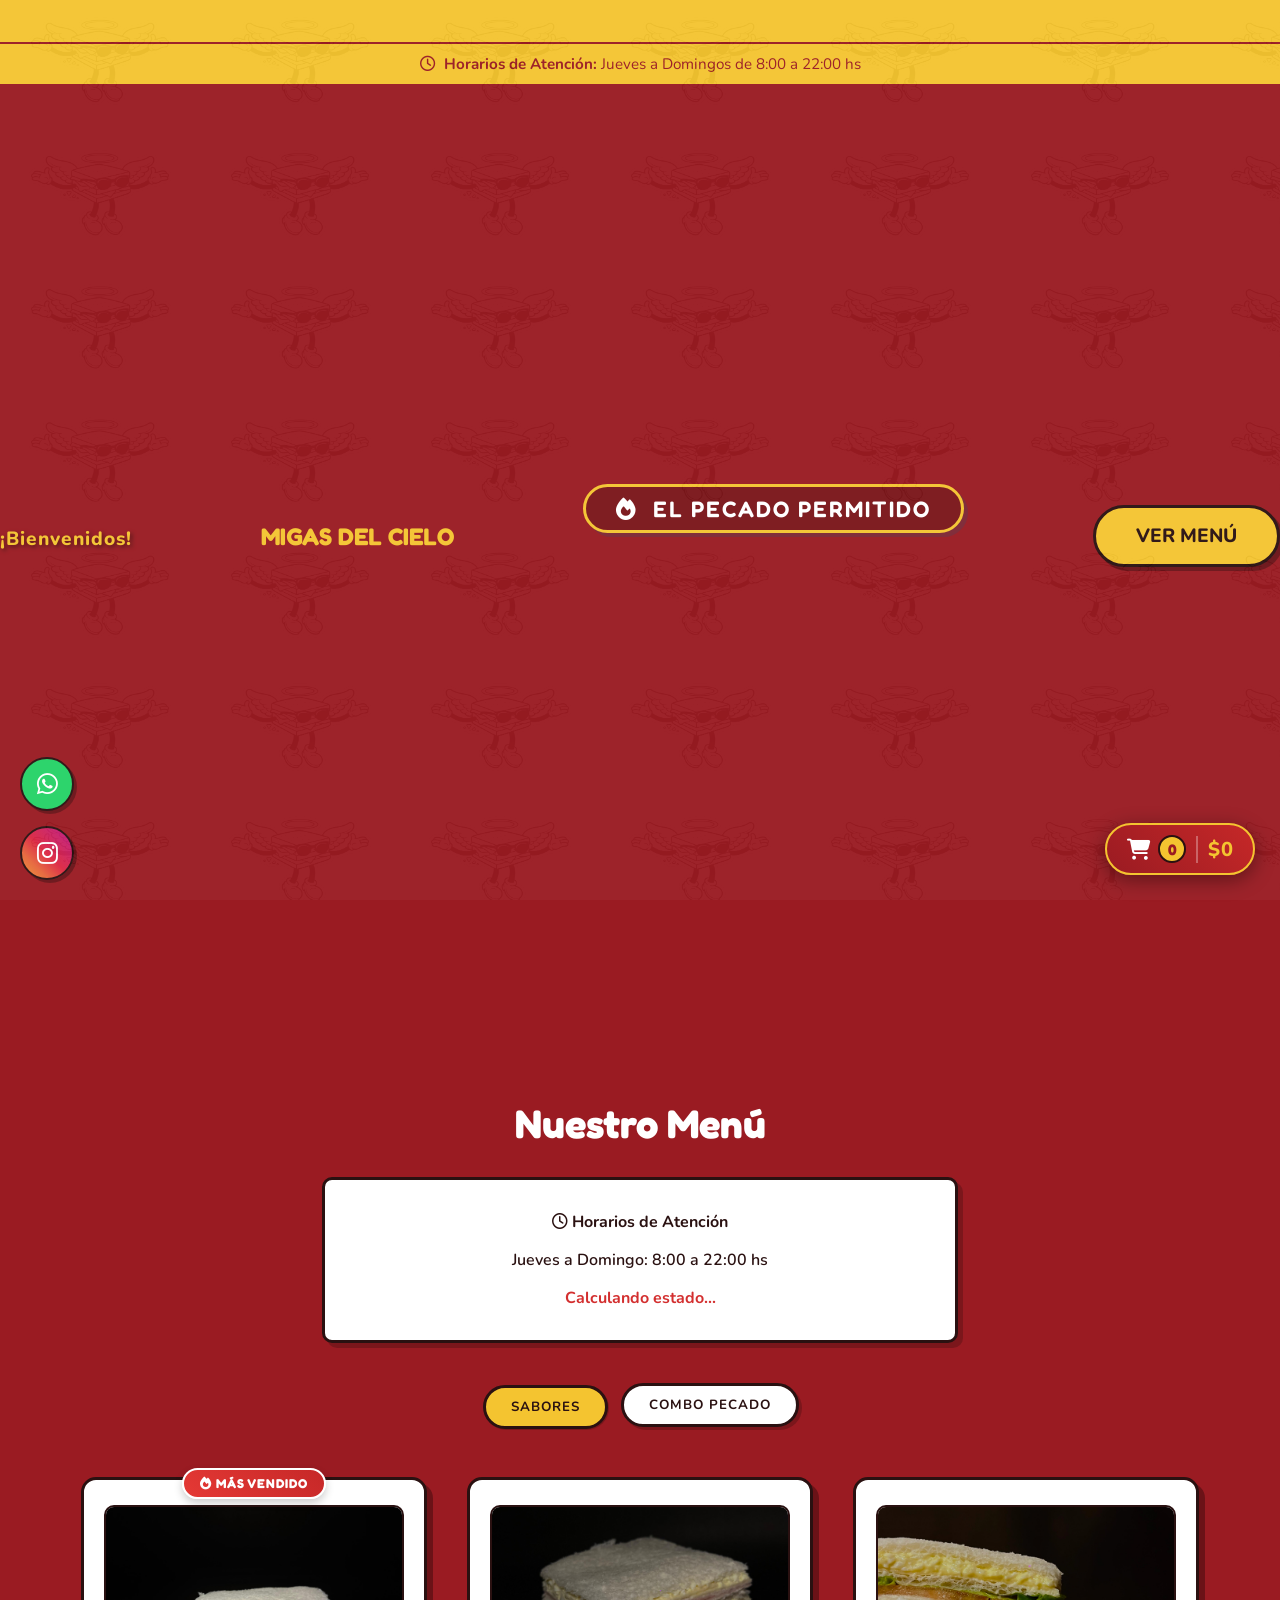
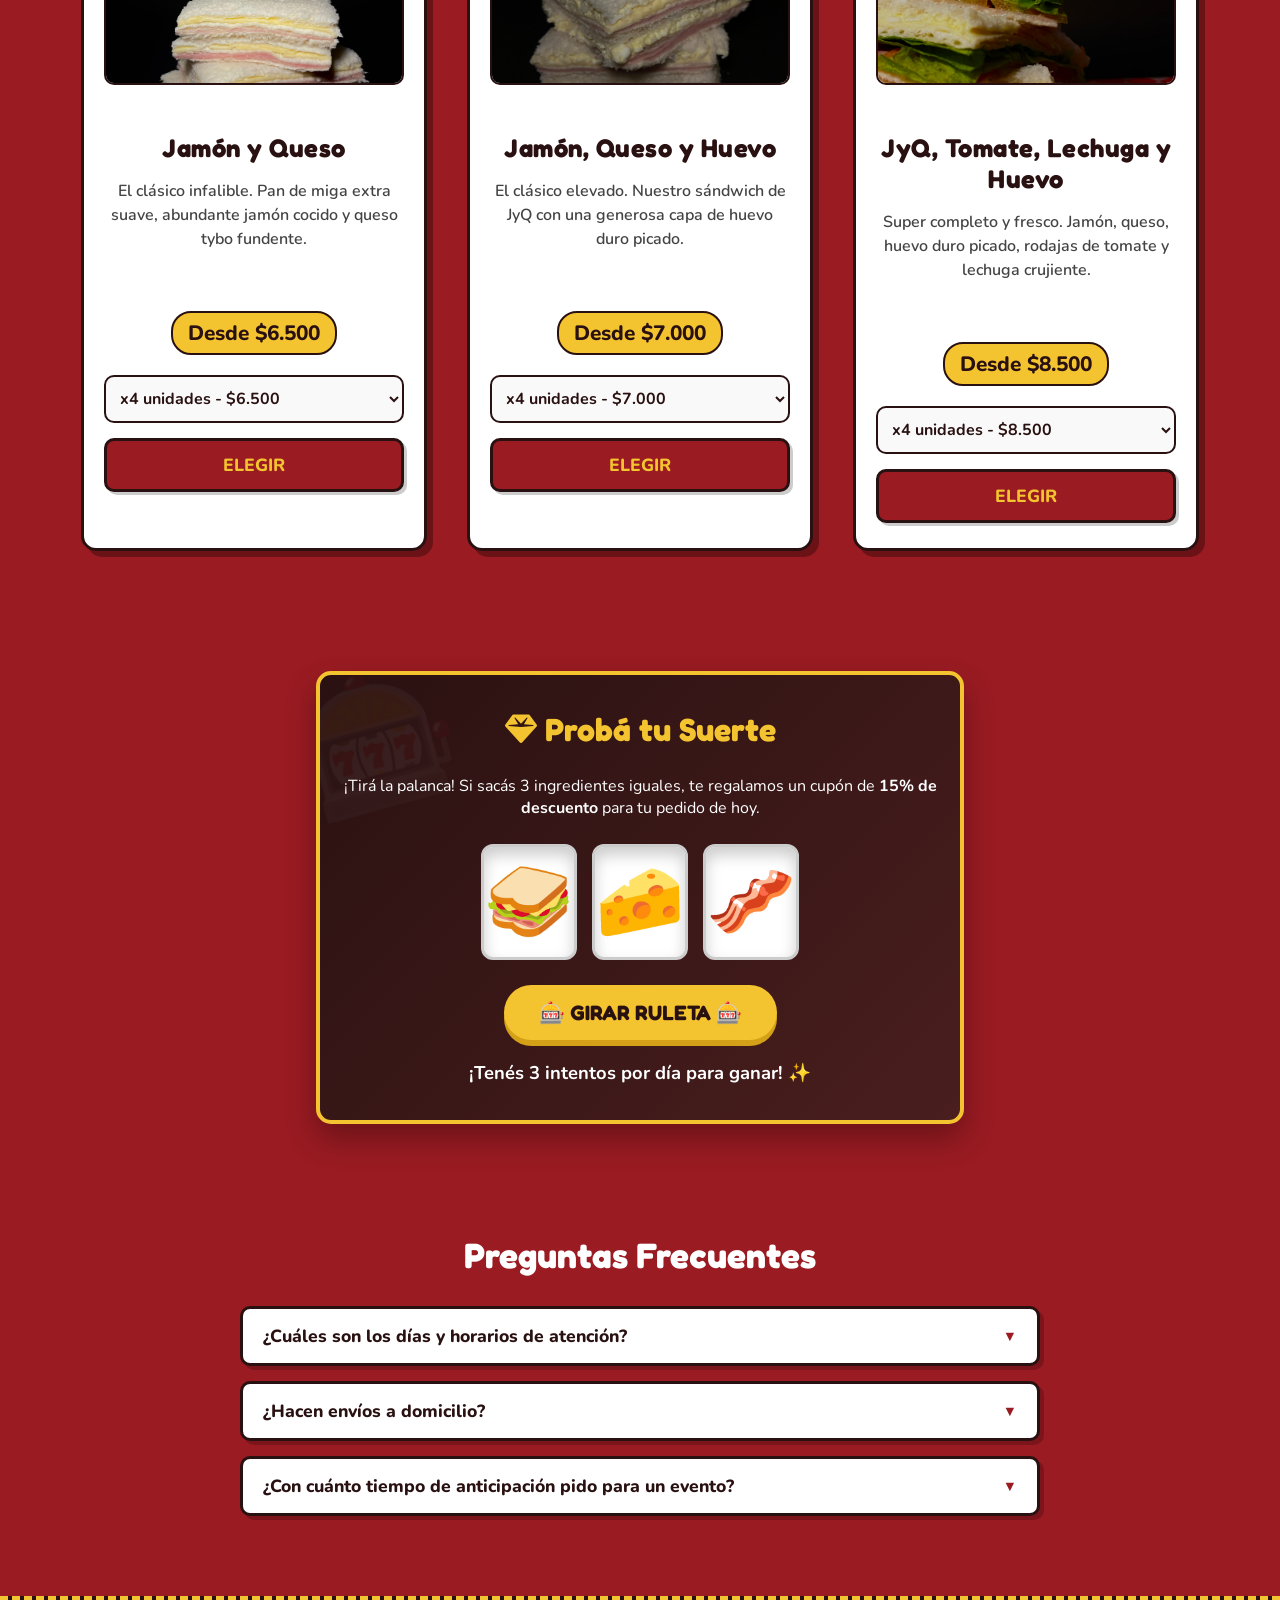
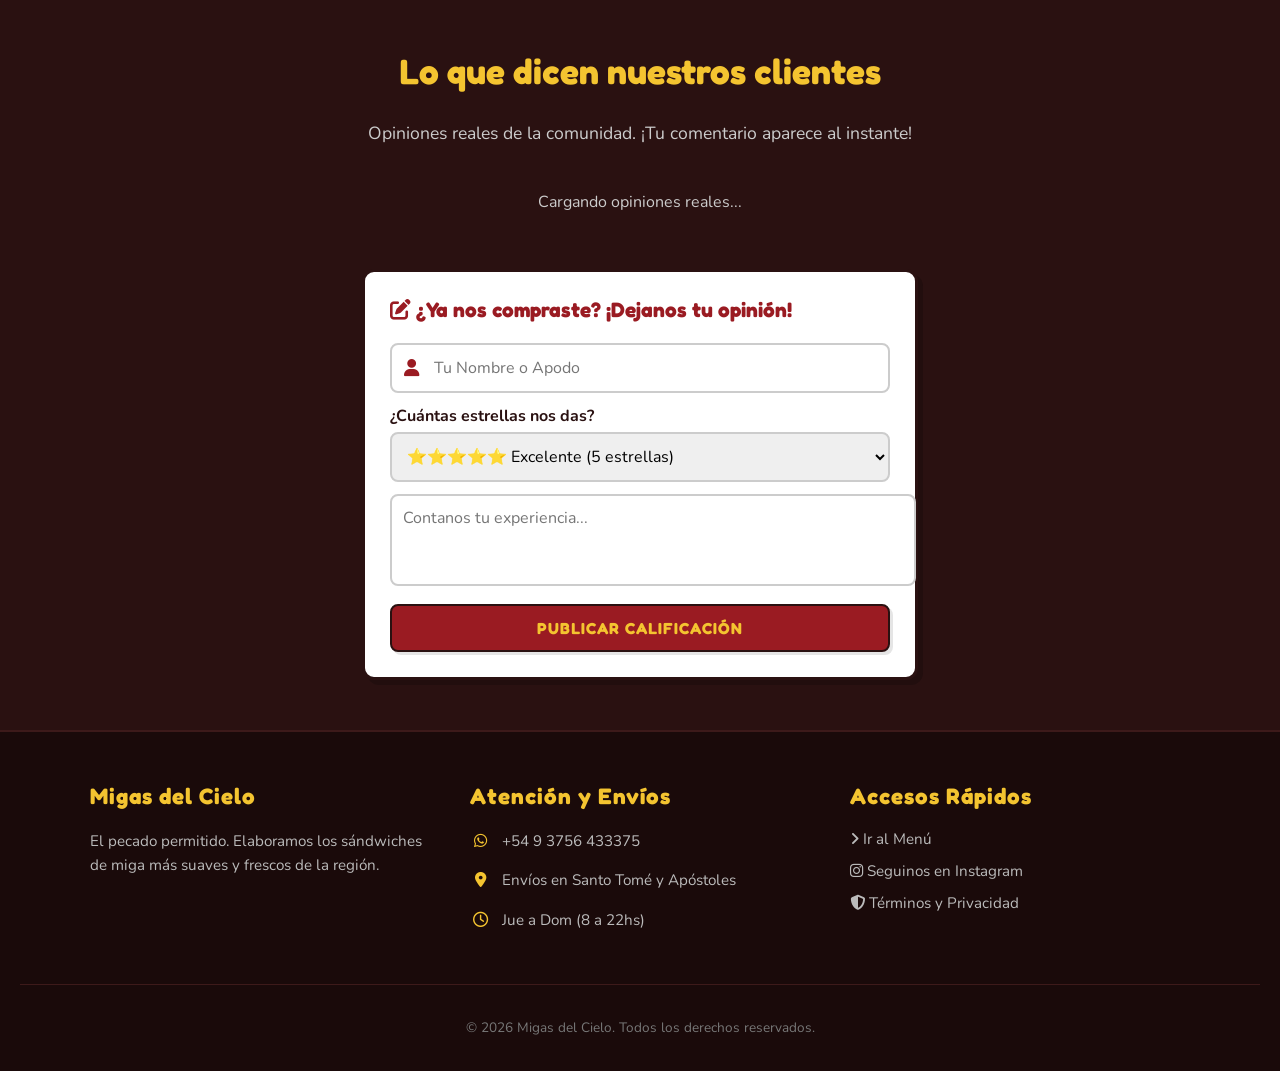
==== commit 94a19948: "Update index.html" ====
--- a/index.html
+++ b/index.html
@@ -8,7 +8,6 @@
     <title>Migas del Cielo - Sandwiches de Miga</title>
     
     <link rel="icon" type="image/png" href="image_d16724.png">
-    
     <meta property="og:title" content="Migas del Cielo - Sándwiches de Miga">
     <meta property="og:description" content="Los mejores sándwiches extra suaves de Santo Tomé. ¡Hacé tu pedido online para este finde y aprovechá envío gratis llevando 2 docenas!">
     <meta property="og:image" content="image_d16724.png">
@@ -18,6 +17,9 @@
     <link href="https://fonts.googleapis.com/css2?family=Fredoka:wght@400;600;700&family=Nunito:wght@400;600;800&display=swap" rel="stylesheet">
     <link rel="stylesheet" href="https://cdnjs.cloudflare.com/ajax/libs/font-awesome/6.5.1/css/all.min.css">
     
+    <!-- LIBRERÍA DE CONFETI VIRTUAL -->
+    <script src="https://cdn.jsdelivr.net/npm/canvas-confetti@1.6.0/dist/confetti.browser.min.js"></script>
+
     <link rel="stylesheet" href="css/style.css">
 
     <style>
@@ -30,20 +32,27 @@
         .selector-cantidad:disabled { background-color: #e9ecef; color: #6c757d; border-color: #ccc; cursor: not-allowed; opacity: 0.8; }
         #barra-panico { display: none; background-color: #2A1111; color: #FFFDD0; text-align: center; padding: 12px; font-weight: bold; font-family: 'Fredoka', sans-serif; font-size: 1.1rem; position: fixed; top: 0; left: 0; width: 100%; z-index: 10001; border-bottom: 3px solid #F4C430; }
         
-        .grupo-direccion { display: flex; gap: 8px; margin: 12px 0; }
-        .grupo-direccion input { margin: 0 !important; flex: 1; }
-        .btn-gps { background-color: #F4C430; color: #2A1111; border: 2px solid #2A1111; border-radius: 8px; padding: 0 15px; cursor: pointer; font-size: 1.1rem; transition: 0.3s; display: flex; align-items: center; justify-content: center; box-shadow: 3px 3px 0px rgba(0,0,0,0.2); }
+        /* ESTILOS DEL FORMULARIO ANTI-ESTRÉS */
+        .input-con-icono { position: relative; width: 100%; margin-bottom: 12px; display: flex; align-items: center; }
+        .input-con-icono i { position: absolute; left: 14px; color: #9A1B22; font-size: 1.1rem; pointer-events: none; z-index: 2; }
+        .input-con-icono input { width: 100%; padding: 12px 12px 12px 42px !important; margin: 0 !important; border: 2px solid #ccc; border-radius: 8px; font-size: 1rem; transition: all 0.3s ease; box-sizing: border-box; font-family: 'Nunito', sans-serif; }
+        
+        .grupo-direccion { margin-bottom: 12px; }
+        .input-con-icono input:focus, select:focus, textarea:focus { border-color: #F4C430 !important; outline: none !important; box-shadow: 0 0 10px rgba(244, 196, 48, 0.4) !important; background-color: #fffdf5 !important; }
+
+        .btn-gps { background-color: #F4C430; color: #2A1111; border: 2px solid #2A1111; border-radius: 8px; padding: 0 15px; cursor: pointer; font-size: 1.1rem; transition: 0.3s; display: flex; align-items: center; justify-content: center; box-shadow: 3px 3px 0px rgba(0,0,0,0.2); margin-left: 8px; }
         .btn-gps:hover { background-color: #fff; transform: translate(-1px, -1px); box-shadow: 4px 4px 0px rgba(0,0,0,0.2); }
 
         .tarjeta-sandwich { position: relative; }
         
-        .imagen-producto { width: 100%; height: 180px; object-fit: cover; border-radius: 10px; margin-bottom: 15px; border: 2px solid var(--text-dark); box-sizing: border-box; }
+        /* IMAGEN CON HOVER PARA MODO CINE */
+        .imagen-producto { width: 100%; height: 180px; object-fit: cover; border-radius: 10px; margin-bottom: 15px; border: 2px solid var(--text-dark); box-sizing: border-box; cursor: pointer; transition: transform 0.3s ease; }
+        .imagen-producto:hover { transform: scale(1.03); box-shadow: 0 5px 15px rgba(0,0,0,0.2); }
 
         .badge { position: absolute; top: -12px; left: 50%; transform: translateX(-50%); padding: 6px 16px; border-radius: 20px; font-size: 0.8rem; font-weight: 800; color: white; box-shadow: 0 4px 8px rgba(0,0,0,0.2); z-index: 10; white-space: nowrap; letter-spacing: 1px; text-transform: uppercase; font-family: 'Fredoka', sans-serif; }
         .badge-oro { background: linear-gradient(45deg, #F4C430, #f9a825); color: #2A1111; border: 2px solid #fff; }
         .badge-fuego { background: linear-gradient(45deg, #e53935, #c62828); border: 2px solid #fff; }
-        .badge-azul { background: linear-gradient(45deg, #1e88e5, #1565c0); border: 2px solid #fff; }
-
+        
         .seccion-testimonios { background-color: var(--text-dark); padding: 50px 20px; margin: 40px 0 0 0; text-align: center; border-top: 4px dashed #F4C430; }
         .contenedor-reseñas { display: grid; grid-template-columns: repeat(auto-fit, minmax(280px, 1fr)); gap: 25px; max-width: 1000px; margin: 30px auto 0 auto; }
         .tarjeta-reseña { background-color: white; color: #333; padding: 25px; border-radius: 12px; box-shadow: 0 5px 15px rgba(0,0,0,0.2); position: relative; text-align: left; }
@@ -61,7 +70,7 @@
         .footer-col a:hover { color: #F4C430; transform: translateX(5px); }
         .footer-bottom { text-align: center; border-top: 1px solid #3d1a1a; margin-top: 40px; padding-top: 20px; font-size: 0.85rem; color: #777; }
 
-        @keyframes latidoCarrito { 0% { transform: scale(1); } 30% { transform: scale(1.3) rotate(-10deg); } 50% { transform: scale(1.1) rotate(5deg); } 70% { transform: scale(1.2) rotate(-5deg); } 100% { transform: scale(1); } }
+        @keyframes latidoCarrito { 0% { transform: scale(1); } 30% { transform: scale(1.1) rotate(-3deg); } 50% { transform: scale(1.05) rotate(3deg); } 70% { transform: scale(1.1) rotate(-3deg); } 100% { transform: scale(1); } }
         .animar-carrito { animation: latidoCarrito 0.5s ease-in-out; }
         .btn-exito { background-color: #4CAF50 !important; color: white !important; border-color: #388E3C !important; transform: scale(1.05) !important; box-shadow: 0 4px 10px rgba(76, 175, 80, 0.4) !important; transition: all 0.2s ease !important; }
 
@@ -86,7 +95,6 @@
         .barra-progreso-relleno { height: 100%; width: 0%; transition: width 0.5s ease-in-out, background-color 0.5s ease; }
         .texto-progreso { font-size: 0.95rem; color: var(--text-dark); text-align: center; margin-bottom: 5px; font-family: 'Nunito', sans-serif; }
         
-        /* NUEVO: ESTILOS VISUALES LLAMATIVOS PARA EL STOCK */
         .contenedor-etiqueta-stock { text-align: center; margin-bottom: 12px; margin-top: 5px; min-height: 28px; }
         .badge-stock { display: inline-block; padding: 6px 14px; border-radius: 20px; font-size: 0.85rem; font-weight: 800; font-family: 'Nunito', sans-serif; text-transform: uppercase; letter-spacing: 0.5px; box-shadow: 0 3px 6px rgba(0,0,0,0.15); transition: all 0.3s ease; }
         .stock-alto { background-color: #E8F5E9; color: #2E7D32; border: 1px solid #4CAF50; }
@@ -94,11 +102,64 @@
         .stock-bajo { background-color: #FFEBEE; color: #C62828; border: 1px solid #F44336; animation: latidoUrgencia 1s infinite alternate; }
         .stock-agotado { background-color: #EEEEEE; color: #616161; border: 1px solid #9E9E9E; box-shadow: none; }
         
-        @keyframes latidoUrgencia {
-            0% { transform: scale(1); box-shadow: 0 3px 6px rgba(244, 67, 54, 0.3); }
-            100% { transform: scale(1.08); box-shadow: 0 6px 12px rgba(244, 67, 54, 0.5); }
-        }
+        @keyframes latidoUrgencia { 0% { transform: scale(1); box-shadow: 0 3px 6px rgba(244, 67, 54, 0.3); } 100% { transform: scale(1.08); box-shadow: 0 6px 12px rgba(244, 67, 54, 0.5); } }
         .badge-stock i { margin-right: 5px; }
+
+        /* DISEÑO ROBUSTO DEL BOTÓN FLOTANTE */
+        .btn-carrito-nuevo { 
+            position: fixed !important;
+            bottom: 25px !important;
+            right: 25px !important;
+            background: linear-gradient(45deg, #9A1B22, #c62828) !important; 
+            border: 2px solid #F4C430 !important;
+            border-radius: 50px !important; 
+            padding: 10px 20px !important; 
+            width: auto !important; 
+            height: auto !important; 
+            display: flex !important; 
+            align-items: center !important; 
+            gap: 10px !important; 
+            z-index: 10000 !important; 
+            box-shadow: 0 5px 20px rgba(0,0,0,0.4) !important;
+            cursor: pointer;
+            transition: transform 0.2s ease !important;
+            text-decoration: none !important;
+        }
+        .btn-carrito-nuevo:hover { transform: scale(1.05) !important; }
+        .btn-carrito-nuevo i { color: #fff !important; font-size: 1.3rem !important; margin-right: -2px !important;}
+        
+        #contador-carrito { 
+            background: #F4C430 !important; 
+            color: #9A1B22 !important; 
+            border-radius: 50% !important; 
+            padding: 0 !important;
+            width: 24px !important; 
+            height: 24px !important; 
+            display: flex !important; 
+            align-items: center !important; 
+            justify-content: center !important; 
+            font-size: 0.95rem !important; 
+            font-weight: 900 !important; 
+            font-family: 'Fredoka', sans-serif !important;
+            position: static !important; 
+        }
+        
+        #total-flotante { 
+            border-left: 2px solid rgba(255,255,255,0.3) !important; 
+            padding-left: 10px !important; 
+            font-weight: 800 !important; 
+            color: #F4C430 !important; 
+            font-family: 'Nunito', sans-serif !important; 
+            letter-spacing: 0.5px !important; 
+            font-size: 1.25rem !important;
+        }
+
+        /* LIGHTBOX (MODO CINE) */
+        .lightbox { display: none; position: fixed; z-index: 10005; padding-top: 5vh; left: 0; top: 0; width: 100%; height: 100%; overflow: auto; background-color: rgba(0,0,0,0.9); backdrop-filter: blur(5px); }
+        .lightbox-content { margin: auto; display: block; max-width: 90%; max-height: 80vh; border-radius: 12px; box-shadow: 0 0 30px rgba(244, 196, 48, 0.4); animation: zoomLightbox 0.3s ease; border: 3px solid #F4C430; }
+        .cerrar-lightbox { position: absolute; top: 20px; right: 35px; color: #f1f1f1; font-size: 45px; font-weight: bold; transition: 0.3s; cursor: pointer; text-shadow: 0 2px 5px rgba(0,0,0,0.5); }
+        .cerrar-lightbox:hover { color: #F4C430; transform: scale(1.1); }
+        @keyframes zoomLightbox { from {transform:scale(0.8); opacity: 0;} to {transform:scale(1); opacity: 1;} }
     </style>
 </head>
 <body>
@@ -124,13 +185,16 @@
         <a href="https://www.instagram.com/migasdelcielo.st" target="_blank" class="btn-red btn-ig"><i class="fa-brands fa-instagram"></i></a>
     </div>
     
-    <button id="btn-carrito" aria-label="Ver carrito de compras" class="btn-red btn-carrito-nuevo" onclick="abrirCarrito()" style="display: none; cursor: pointer;">
+    <button id="btn-carrito" aria-label="Ver carrito de compras" class="btn-carrito-nuevo" onclick="abrirCarrito()" style="display: none;">
         <i class="fa-solid fa-cart-shopping"></i>
         <span id="contador-carrito">0</span>
+        <span id="total-flotante">$0</span>
     </button>
 
     <main>
         <section class="portada">
+            <div id="saludo-dinamico" class="fade-in-up" style="color: #F4C430; font-family: 'Nunito', sans-serif; font-size: 1.2rem; font-weight: 800; margin-bottom: -5px; letter-spacing: 1px; text-shadow: 2px 2px 4px rgba(0,0,0,0.5);">¡Bienvenidos!</div>
+            
             <h1 class="titulo-retro fade-in-up" onclick="activarAdminSecreto()" style="cursor: pointer; user-select: none;">MIGAS DEL CIELO</h1>
             <p class="fade-in-up" style="font-family: 'Fredoka', sans-serif; font-size: 1.4rem; color: #fff; background-color: var(--accent-red); padding: 8px 30px; border-radius: 30px; font-weight: 600; letter-spacing: 2px; text-transform: uppercase; border: 3px solid var(--text-main); box-shadow: 4px 4px 0px rgba(59, 66, 96, 0.3); margin-top: -15px; margin-bottom: 40px; transform: rotate(-2deg); display: inline-block;">
                 <i class="fa-solid fa-fire" style="margin-right: 8px; color: var(--accent-yellow);"></i> El Pecado Permitido
@@ -155,7 +219,7 @@
         <div id="cat-combos" class="contenedor-menu categoria-oculta">
             <div class="tarjeta-sandwich">
                 <div class="badge badge-oro"><i class="fa-solid fa-star"></i> Combo Especial</div>
-                <img src="foto-combo.jpg" alt="Combo Pecado Especial" class="imagen-producto">
+                <img src="foto-combo.jpg" alt="Combo Pecado Especial" class="imagen-producto" onclick="abrirLightbox(this.src)">
                 <h3>Combo Pecado</h3>
                 <p>La combinación perfecta y completa. Incluye 12 sándwiches en total: 4 de Jamón y Queso + 4 de JyQ con Huevo + 4 de JyQ con Tomate, Lechuga y Huevo.</p>
                 <div class="contenedor-etiqueta-stock"><div id="stock-combo"></div></div>
@@ -167,7 +231,7 @@
         <div id="cat-sabores" class="contenedor-menu fade-in-up">
             <div class="tarjeta-sandwich">
                 <div class="badge badge-fuego"><i class="fa-solid fa-fire"></i> Más Vendido</div>
-                <img src="foto-jyq.jpg" alt="Sándwich de Jamón y Queso" class="imagen-producto">
+                <img src="foto-jyq.jpg" alt="Sándwich de Jamón y Queso" class="imagen-producto" onclick="abrirLightbox(this.src)">
                 <h3>Jamón y Queso</h3>
                 <p>El clásico infalible. Pan de miga extra suave, abundante jamón cocido y queso tybo fundente.</p>
                 <div class="contenedor-etiqueta-stock"><div id="stock-jyq"></div></div>
@@ -181,7 +245,7 @@
             </div>
             
             <div class="tarjeta-sandwich">
-                <img src="foto-jyqh.jpg" alt="Sándwich de Jamón, Queso y Huevo" class="imagen-producto">
+                <img src="foto-jyqh.jpg" alt="Sándwich de Jamón, Queso y Huevo" class="imagen-producto" onclick="abrirLightbox(this.src)">
                 <h3>Jamón, Queso y Huevo</h3>
                 <p>El clásico elevado. Nuestro sándwich de JyQ con una generosa capa de huevo duro picado.</p>
                 <div class="contenedor-etiqueta-stock"><div id="stock-jyqh"></div></div>
@@ -195,7 +259,7 @@
             </div>
             
             <div class="tarjeta-sandwich">
-                <img src="foto-completo.jpg" alt="Sándwich de JyQ, Tomate, Lechuga y Huevo" class="imagen-producto">
+                <img src="foto-completo.jpg" alt="Sándwich de JyQ, Tomate, Lechuga y Huevo" class="imagen-producto" onclick="abrirLightbox(this.src)">
                 <h3>JyQ, Tomate, Lechuga y Huevo</h3>
                 <p>Super completo y fresco. Jamón, queso, huevo duro picado, rodajas de tomate y lechuga crujiente.</p>
                 <div class="contenedor-etiqueta-stock"><div id="stock-completo"></div></div>
@@ -242,16 +306,19 @@
             <div style="max-width: 500px; margin: 40px auto 0 auto; background: white; padding: 25px; border-radius: 12px; border: 3px solid #2A1111; box-shadow: 5px 5px 0px rgba(0,0,0,0.2); text-align: left;">
                 <h3 style="margin-top:0; color:#9A1B22; font-family:'Fredoka', sans-serif; font-size:1.3rem;"><i class="fa-solid fa-pen-to-square"></i> ¿Ya nos compraste? ¡Dejanos tu opinión!</h3>
                 <form id="formularioReseña">
-                    <input type="text" id="reseña-nombre" placeholder="Tu Nombre o Apodo" style="width:100%; padding:11px; margin-bottom:12px; border:2px solid #ccc; border-radius:8px; font-size:1rem;" required>
+                    <div class="input-con-icono">
+                        <i class="fa-solid fa-user"></i>
+                        <input type="text" id="reseña-nombre" placeholder="Tu Nombre o Apodo" required>
+                    </div>
                     <label style="font-weight:bold; display:block; margin-bottom:5px; color:#2A1111;">¿Cuántas estrellas nos das?</label>
-                    <select id="reseña-estrellas" style="width:100%; padding:11px; margin-bottom:12px; border:2px solid #ccc; border-radius:8px; font-size:1rem;" required>
+                    <select id="reseña-estrellas" style="width:100%; padding:11px; margin-bottom:12px; border:2px solid #ccc; border-radius:8px; font-size:1rem; font-family:'Nunito', sans-serif;" required>
                         <option value="5">⭐⭐⭐⭐⭐ Excelente (5 estrellas)</option>
                         <option value="4">⭐⭐⭐⭐ Muy bueno (4 estrellas)</option>
                         <option value="3">⭐⭐⭐ Bueno (3 estrellas)</option>
                         <option value="2">⭐⭐ Regular (2 estrellas)</option>
                         <option value="1">⭐ Malo (1 estrella)</option>
                     </select>
-                    <textarea id="reseña-comentario" placeholder="Contanos tu experiencia..." rows="3" style="width:100%; padding:11px; margin-bottom:12px; border:2px solid #ccc; border-radius:8px; font-size:1rem; resize:none;" required></textarea>
+                    <textarea id="reseña-comentario" placeholder="Contanos tu experiencia..." rows="3" style="width:100%; padding:11px; margin-bottom:12px; border:2px solid #ccc; border-radius:8px; font-size:1rem; resize:none; font-family:'Nunito', sans-serif;" required></textarea>
                     <button type="submit" style="background:#9A1B22; color:#F4C430; border:2px solid #2A1111; padding:12px; width:100%; border-radius:8px; font-weight:bold; cursor:pointer; font-family:'Fredoka', sans-serif; text-transform:uppercase; box-shadow: 3px 3px 0px rgba(0,0,0,0.1); font-size:1rem; letter-spacing:1px;">Publicar Calificación</button>
                 </form>
             </div>
@@ -292,8 +359,15 @@
 
             <ul id="listaCarrito" style="list-style: none; padding: 0; margin-bottom: 20px;"></ul>
             <form id="formularioPedido">
-                <input type="text" id="nombre" placeholder="Tu Nombre y Apellido" required>
-                <input type="tel" id="telefono" placeholder="Tu Número de WhatsApp" required>
+                <div class="input-con-icono">
+                    <i class="fa-solid fa-user"></i>
+                    <input type="text" id="nombre" placeholder="Tu Nombre y Apellido" required>
+                </div>
+                
+                <div class="input-con-icono">
+                    <i class="fa-brands fa-whatsapp"></i>
+                    <input type="tel" id="telefono" placeholder="Tu Número de WhatsApp" required>
+                </div>
                 
                 <label style="font-weight:bold; display:block; margin-top:10px; color:#2A1111;">Método de Entrega:</label>
                 <select id="tipo-entrega" style="width:100%; padding:11px; margin-bottom:12px; border:2px solid #ccc; border-radius:8px; font-size:1rem; font-family:'Nunito', sans-serif;" onchange="window.cambiarEntrega()">
@@ -301,27 +375,33 @@
                     <option value="retiro">🏪 Retiro por el Local</option>
                 </select>
 
-                <div id="grupo-direccion-container" class="grupo-direccion">
-                    <input type="text" id="direccion" placeholder="Dirección de envío o referencias" required>
+                <div id="grupo-direccion-container" class="grupo-direccion" style="display: flex;">
+                    <div class="input-con-icono" style="margin-bottom: 0; flex: 1;">
+                        <i class="fa-solid fa-location-dot"></i>
+                        <input type="text" id="direccion" placeholder="Dirección de envío o referencias" required>
+                    </div>
                     <button type="button" id="btn-gps" class="btn-gps" onclick="obtenerUbicacionGPS()" title="Usar mi ubicación GPS actual"><i class="fa-solid fa-location-crosshairs"></i></button>
                 </div>
                 
                 <div style="display: flex; gap: 8px; margin: 12px 0;">
-                    <input type="text" id="cupon" placeholder="¿Tienes un cupón de descuento?" style="margin:0 !important; flex:1; text-transform: uppercase;">
-                    <button type="button" onclick="window.aplicarCupon()" style="background:#F4C430; color:#2A1111; border:2px solid #2A1111; padding:0 15px; border-radius:8px; font-weight:bold; cursor:pointer; font-family:'Nunito', sans-serif;">Aplicar</button>
+                    <div class="input-con-icono" style="margin-bottom: 0; flex: 1;">
+                        <i class="fa-solid fa-ticket"></i>
+                        <input type="text" id="cupon" placeholder="Cupón de descuento" style="text-transform: uppercase;">
+                    </div>
+                    <button type="button" onclick="window.aplicarCupon()" style="background:#F4C430; color:#2A1111; border:2px solid #2A1111; padding:0 15px; border-radius:8px; font-weight:bold; cursor:pointer; font-family:'Nunito', sans-serif; height: 50px;">Aplicar</button>
                 </div>
                 <p id="cupon-mensaje" style="margin: -5px 0 10px 0; font-size: 0.85rem; font-weight: bold; color: #4CAF50; display: none; text-align: left;"></p>
                 
-                <select id="pago" onchange="mostrarAlias()">
+                <select id="pago" onchange="mostrarAlias()" style="width:100%; padding:11px; margin-bottom:12px; border:2px solid #ccc; border-radius:8px; font-size:1rem; font-family:'Nunito', sans-serif;">
                     <option value="efectivo">Pago en Efectivo</option>
                     <option value="transferencia">Transferencia / MercadoPago</option>
                 </select>
-                <div id="datosTransferencia" style="display: none; background: #E8F5E9; border: 2px solid #4CAF50; color: #1B5E20; padding: 15px; border-radius: 10px; text-align: center;">
+                <div id="datosTransferencia" style="display: none; background: #E8F5E9; border: 2px solid #4CAF50; color: #1B5E20; padding: 15px; border-radius: 10px; text-align: center; margin-bottom: 15px;">
                     <p style="margin: 0 0 10px 0; font-size: 0.9rem;"><strong>Pago Digital</strong></p>
                     <p style="margin: 0; font-size: 1.1rem;">Alias: <strong style="text-transform: uppercase;">migas.st</strong></p>
                     <p style="margin: 5px 0 10px 0; font-size: 0.95rem;">Titular: <strong>Rodrigo José Agustín Almeida</strong></p>
                     <p style="margin: 0; font-size: 1.3rem; font-weight: 800; color: #D32F2F;">Total a transferir: $<span id="total-transferencia">0</span></p>
-                    <button type="button" onclick="copiarAlias()" style="margin-top: 10px; background: #4CAF50; color: white; border: none; padding: 8px 15px; border-radius: 5px; cursor: pointer; width: 100%;">Copiar Alias</button>
+                    <button type="button" onclick="copiarAlias()" style="margin-top: 10px; background: #4CAF50; color: white; border: none; padding: 8px 15px; border-radius: 5px; cursor: pointer; width: 100%; font-family: 'Nunito', sans-serif; font-weight: bold;">Copiar Alias</button>
                 </div>
                 <button type="button" class="btn-confirmar">Enviar Pedido por WhatsApp</button>
             </form>
@@ -343,6 +423,12 @@
         </div>
     </div>
 
+    <!-- VISOR DE IMÁGENES (LIGHTBOX) -->
+    <div id="lightbox" class="lightbox" onclick="cerrarLightbox()">
+        <span class="cerrar-lightbox" onclick="cerrarLightbox()">&times;</span>
+        <img class="lightbox-content" id="lightbox-img">
+    </div>
+
     <div id="toast-container"></div>
 
     <script type="module">
@@ -359,7 +445,19 @@
         
         window.COSTO_FIJO_ENVIO = 2000; 
         window.carrito = []; window.totalPesosGlobal = 0; let controlRemotoAbierto = true; window.stockGlobal = {}; window.descuentoGlobal = 0; window.cuponAplicado = "";
-        
+        window.confetiEnvioLanzado = false; 
+        
+        window.abrirLightbox = function(src) { document.getElementById('lightbox').style.display = "block"; document.getElementById('lightbox-img').src = src; }
+        window.cerrarLightbox = function() { document.getElementById('lightbox').style.display = "none"; }
+
+        function establecerSaludo() {
+            const hora = new Date().getHours(); let mensaje = "¡Bienvenidos!";
+            if (hora >= 5 && hora < 12) mensaje = "☀️ ¡Buen día! ¿Sale un almuerzo suave?";
+            else if (hora >= 12 && hora < 19) mensaje = "🧉 ¡Buenas tardes! Ideal para acompañar el mate.";
+            else mensaje = "🌙 ¡Buenas noches! Date el gusto de cenar rico y sin cocinar.";
+            document.getElementById('saludo-dinamico').innerText = mensaje;
+        }
+
         window.mostrarToast = function(mensaje, tipo = 'success') {
             const container = document.getElementById('toast-container'); const toast = document.createElement('div');
             toast.className = `toast ${tipo}`; toast.innerHTML = `<span>${mensaje}</span>`; container.appendChild(toast);
@@ -368,29 +466,21 @@
 
         window.esAdmin = localStorage.getItem('mdc_admin_mode') === 'true';
         const urlParams = new URLSearchParams(window.location.search);
-        
-        if (urlParams.get('modo') === 'admMigas') {
-            localStorage.setItem('mdc_admin_mode', 'true'); window.esAdmin = true;
-            window.history.replaceState({}, document.title, window.location.pathname); mostrarToast("Modo Admin activado por link.", "success");
-        }
-
+        if (urlParams.get('modo') === 'admMigas') { localStorage.setItem('mdc_admin_mode', 'true'); window.esAdmin = true; window.history.replaceState({}, document.title, window.location.pathname); window.mostrarToast("Modo Admin activado por link.", "success"); }
         if (urlParams.get('premio') === 'qr') {
             if (localStorage.getItem('cupon_qr_usado') !== 'true') {
                 window.descuentoGlobal = 10; window.cuponAplicado = "QR MISTERIOSO";
-                setTimeout(() => { mostrarToast("🎉 ¡Encontraste el QR Secreto! Tenés 10% de descuento guardado para tu pedido de hoy.", "success"); window.guardarMemoria(); window.history.replaceState({}, document.title, window.location.pathname); }, 800);
-            } else {
-                setTimeout(() => { mostrarToast("Ya utilizaste el premio de este código QR. ¡Gracias por participar!", "error"); window.history.replaceState({}, document.title, window.location.pathname); }, 800);
-            }
+                setTimeout(() => { window.mostrarToast("🎉 ¡Encontraste el QR Secreto! Tenés 10% de descuento.", "success"); confetti({ particleCount: 150, spread: 80, origin: { y: 0.6 } }); window.guardarMemoria(); window.history.replaceState({}, document.title, window.location.pathname); }, 800);
+            } else { setTimeout(() => { window.mostrarToast("Ya utilizaste el premio de este QR.", "error"); window.history.replaceState({}, document.title, window.location.pathname); }, 800); }
         }
 
         window.contadorAdmin = 0;
         window.activarAdminSecreto = function() {
             window.contadorAdmin++;
             if (window.contadorAdmin === 5) {
-                if (window.esAdmin) { localStorage.setItem('mdc_admin_mode', 'false'); window.esAdmin = false; mostrarToast("Modo Admin DESACTIVADO.", "error"); } else { localStorage.setItem('mdc_admin_mode', 'true'); window.esAdmin = true; mostrarToast("Modo Admin ACTIVADO. Vista habilitada.", "success"); }
+                if (window.esAdmin) { localStorage.setItem('mdc_admin_mode', 'false'); window.esAdmin = false; window.mostrarToast("Modo Admin DESACTIVADO.", "error"); } else { localStorage.setItem('mdc_admin_mode', 'true'); window.esAdmin = true; window.mostrarToast("Modo Admin ACTIVADO.", "success"); }
                 window.evaluarEstadoTienda(); window.contadorAdmin = 0;
-            }
-            setTimeout(() => { window.contadorAdmin = 0; }, 2000);
+            } setTimeout(() => { window.contadorAdmin = 0; }, 2000);
         }
 
         const simbolosCasino = ['🥪', '🧀', '🥓', '🍖', '🥚'];
@@ -402,96 +492,81 @@
             casinoData.intentos++; localStorage.setItem('mdc_casino', JSON.stringify(casinoData)); const intentosRestantes = 3 - casinoData.intentos;
             btn.disabled = true; msg.innerHTML = "Girando... 🎲"; msg.style.color = ""; slots.forEach(s => s.classList.add('spin-anim'));
             setTimeout(async () => {
-                slots.forEach(s => s.classList.remove('spin-anim'));
-                const esGanador = false; let r1, r2, r3;
+                slots.forEach(s => s.classList.remove('spin-anim')); const esGanador = false; let r1, r2, r3;
                 if (esGanador) { r1 = r2 = r3 = simbolosCasino[Math.floor(Math.random() * simbolosCasino.length)]; } else { do { r1 = simbolosCasino[Math.floor(Math.random() * simbolosCasino.length)]; r2 = simbolosCasino[Math.floor(Math.random() * simbolosCasino.length)]; r3 = simbolosCasino[Math.floor(Math.random() * simbolosCasino.length)]; } while (r1 === r2 && r2 === r3); }
                 slots[0].innerText = r1; slots[1].innerText = r2; slots[2].innerText = r3;
-                try { await addDoc(collection(db, "interacciones_casino"), { fecha: serverTimestamp(), intento_numero: casinoData.intentos, resultado: `${r1} ${r2} ${r3}`, ganador: esGanador }); } catch (e) { console.error("Error al registrar métricas: ", e); }
-                if (esGanador) {
-                    msg.innerHTML = `¡JACKPOT! 🎉 Ganaste un 15% de desc. Copiá tu código:<br><span class="codigo-ganador">MIGASJACKPOT</span>`; mostrarToast("¡GANASTE EL PREMIO!", "success"); btn.disabled = true; 
-                } else {
-                    if (intentosRestantes > 0) { msg.innerHTML = `¡Casi! Volvé a intentar. 🤞 <br><small style='font-size:0.8rem; color:#aaa;'>(Te quedan ${intentosRestantes} tiros hoy)</small>`; btn.disabled = false; } else { msg.innerHTML = `¡Casi! 🤞 <br><small style='font-size:0.8rem; color:#D32F2F;'>(Se acabaron tus tiros. ¡Volvé mañana!)</small>`; btn.disabled = true; }
-                }
+                try { await addDoc(collection(db, "interacciones_casino"), { fecha: serverTimestamp(), intento_numero: casinoData.intentos, resultado: `${r1} ${r2} ${r3}`, ganador: esGanador }); } catch (e) {}
+                if (esGanador) { msg.innerHTML = `¡JACKPOT! 🎉 Ganaste un 15% de desc. Copiá tu código:<br><span class="codigo-ganador">MIGASJACKPOT</span>`; window.mostrarToast("¡GANASTE EL PREMIO!", "success"); btn.disabled = true; confetti({ particleCount: 200, spread: 100, origin: { y: 0.6 } }); } 
+                else { if (intentosRestantes > 0) { msg.innerHTML = `¡Casi! Volvé a intentar. 🤞 <br><small style='font-size:0.8rem; color:#aaa;'>(Te quedan ${intentosRestantes} tiros hoy)</small>`; btn.disabled = false; } else { msg.innerHTML = `¡Casi! 🤞 <br><small style='font-size:0.8rem; color:#D32F2F;'>(Se acabaron tus tiros. ¡Volvé mañana!)</small>`; btn.disabled = true; } }
             }, 1200);
         }
 
-        window.guardarMemoria = function() {
-            localStorage.setItem('mdc_carrito', JSON.stringify(window.carrito)); localStorage.setItem('mdc_cupon', window.cuponAplicado); localStorage.setItem('mdc_desc', window.descuentoGlobal);
-            localStorage.setItem('mdc_nombre', document.getElementById('nombre').value); localStorage.setItem('mdc_tel', document.getElementById('telefono').value); localStorage.setItem('mdc_dir', document.getElementById('direccion').value); localStorage.setItem('mdc_entrega', document.getElementById('tipo-entrega').value);
-        };
-
-        window.cargarMemoria = function() {
-            const guardado = localStorage.getItem('mdc_carrito');
-            if (guardado) {
-                window.carrito = JSON.parse(guardado); window.cuponAplicado = localStorage.getItem('mdc_cupon') || ""; window.descuentoGlobal = parseInt(localStorage.getItem('mdc_desc')) || 0;
-                document.getElementById('nombre').value = localStorage.getItem('mdc_nombre') || ""; document.getElementById('telefono').value = localStorage.getItem('mdc_tel') || ""; document.getElementById('direccion').value = localStorage.getItem('mdc_dir') || "";
-                const entrega = localStorage.getItem('mdc_entrega'); if(entrega) { document.getElementById('tipo-entrega').value = entrega; window.cambiarEntrega(); }
-                if(window.cuponAplicado) { document.getElementById('cupon-mensaje').innerText = `Cupón recuperado: ${window.cuponAplicado} 🎉`; document.getElementById('cupon-mensaje').style.display = "block"; document.getElementById('cupon-mensaje').style.color = "#4CAF50"; }
-                window.actualizarBotonCarrito();
-            }
-        };
-
-        window.animarInteraccion = function(botonElement) {
-            const btnCarrito = document.getElementById('btn-carrito'); if (btnCarrito) { btnCarrito.classList.remove('animar-carrito'); void btnCarrito.offsetWidth; btnCarrito.classList.add('animar-carrito'); }
-            if (botonElement) { const textoOriginal = botonElement.getAttribute('data-texto') || botonElement.innerText; botonElement.classList.add('btn-exito'); botonElement.innerHTML = '<i class="fa-solid fa-check"></i> ¡Listo!'; setTimeout(() => { botonElement.classList.remove('btn-exito'); botonElement.innerText = textoOriginal; }, 1000); }
-        }
-        
-        window.copiarAlias = function() { navigator.clipboard.writeText('migas.st'); mostrarToast("¡Alias copiado!", "success"); }
+        window.guardarMemoria = function() { localStorage.setItem('mdc_carrito', JSON.stringify(window.carrito)); localStorage.setItem('mdc_cupon', window.cuponAplicado); localStorage.setItem('mdc_desc', window.descuentoGlobal); localStorage.setItem('mdc_nombre', document.getElementById('nombre').value); localStorage.setItem('mdc_tel', document.getElementById('telefono').value); localStorage.setItem('mdc_dir', document.getElementById('direccion').value); localStorage.setItem('mdc_entrega', document.getElementById('tipo-entrega').value); };
+        
+        window.cargarMemoria = function() { const guardado = localStorage.getItem('mdc_carrito'); if (guardado) { window.carrito = JSON.parse(guardado); window.cuponAplicado = localStorage.getItem('mdc_cupon') || ""; window.descuentoGlobal = parseInt(localStorage.getItem('mdc_desc')) || 0; document.getElementById('nombre').value = localStorage.getItem('mdc_nombre') || ""; document.getElementById('telefono').value = localStorage.getItem('mdc_tel') || ""; document.getElementById('direccion').value = localStorage.getItem('mdc_dir') || ""; const entrega = localStorage.getItem('mdc_entrega'); if(entrega) { document.getElementById('tipo-entrega').value = entrega; window.cambiarEntrega(); } if(window.cuponAplicado) { document.getElementById('cupon-mensaje').innerText = `Cupón recuperado: ${window.cuponAplicado} 🎉`; document.getElementById('cupon-mensaje').style.display = "block"; document.getElementById('cupon-mensaje').style.color = "#4CAF50"; } window.actualizarBotonCarrito(); } };
+        
+        window.animarInteraccion = function(botonElement) { const btnCarrito = document.getElementById('btn-carrito'); if (btnCarrito) { btnCarrito.classList.remove('animar-carrito'); void btnCarrito.offsetWidth; btnCarrito.classList.add('animar-carrito'); } if (botonElement) { const textoOriginal = botonElement.getAttribute('data-texto') || botonElement.innerText; botonElement.classList.add('btn-exito'); botonElement.innerHTML = '<i class="fa-solid fa-check"></i> ¡Listo!'; setTimeout(() => { botonElement.classList.remove('btn-exito'); botonElement.innerText = textoOriginal; }, 1000); } }
+        
+        window.copiarAlias = function() { navigator.clipboard.writeText('migas.st'); window.mostrarToast("¡Alias copiado!", "success"); }
 
         window.aplicarCupon = function() {
             const inputCupon = document.getElementById('cupon'); const mensajeCupon = document.getElementById('cupon-mensaje'); const codigo = inputCupon.value.trim().toUpperCase();
-            if (codigo === "") { mostrarToast("Ingresá un código.", "error"); return; }
-            if (codigo === "MIGASJACKPOT") {
-                if (localStorage.getItem('cupon_migasjackpot_usado') === 'true') { mensajeCupon.innerText = "Este premio ya fue reclamado."; mensajeCupon.style.color = "#D32F2F"; mensajeCupon.style.display = "block"; mostrarToast("Premio ya utilizado.", "error"); window.descuentoGlobal = 0; window.cuponAplicado = ""; window.guardarMemoria(); window.abrirCarrito(); return; }
-                window.descuentoGlobal = 15; window.cuponAplicado = "MIGASJACKPOT"; mensajeCupon.innerText = "¡Cupón de Casino aplicado! 15% de desc. 🎰"; mensajeCupon.style.color = "#4CAF50"; mensajeCupon.style.display = "block"; mostrarToast("¡Premio aplicado!", "success"); window.guardarMemoria(); window.abrirCarrito(); 
-            } else if (codigo === "MESSIMIGAS10") {
-                window.descuentoGlobal = 10; window.cuponAplicado = "MESSIMIGAS10"; mensajeCupon.innerText = "¡Cupón MESSIMIGAS10 aplicado! 10% de desc. ⚽"; mensajeCupon.style.color = "#4CAF50"; mensajeCupon.style.display = "block"; mostrarToast("¡Cupón aplicado!", "success"); window.guardarMemoria(); window.abrirCarrito(); 
-            } else if (codigo === "MIGAS.10") {
-                if (localStorage.getItem('cupon_migas10_usado') === 'true') { mensajeCupon.innerText = "Este cupón ya fue utilizado."; mensajeCupon.style.color = "#D32F2F"; mensajeCupon.style.display = "block"; mostrarToast("Cupón ya utilizado.", "error"); window.descuentoGlobal = 0; window.cuponAplicado = ""; window.guardarMemoria(); window.abrirCarrito(); return; }
-                window.descuentoGlobal = 10; window.cuponAplicado = "MIGAS.10"; mensajeCupon.innerText = "¡Cupón MIGAS.10 aplicado! 10% de desc. 🎉"; mensajeCupon.style.color = "#4CAF50"; mensajeCupon.style.display = "block"; mostrarToast("¡Cupón aplicado!", "success"); window.guardarMemoria(); window.abrirCarrito();
-            } else if (codigo === "QRMISTERIOSO") {
-                if (localStorage.getItem('cupon_qr_usado') === 'true') { mensajeCupon.innerText = "Ya usaste el premio del QR."; mensajeCupon.style.color = "#D32F2F"; mensajeCupon.style.display = "block"; mostrarToast("Cupón ya utilizado.", "error"); window.descuentoGlobal = 0; window.cuponAplicado = ""; window.guardarMemoria(); window.abrirCarrito(); return; }
-                window.descuentoGlobal = 10; window.cuponAplicado = "QR MISTERIOSO"; mensajeCupon.innerText = "¡QR MISTERIOSO validado! 10% de desc. 🎉"; mensajeCupon.style.color = "#4CAF50"; mensajeCupon.style.display = "block"; mostrarToast("¡Premio aplicado!", "success"); window.guardarMemoria(); window.abrirCarrito();
-            } else { mensajeCupon.innerText = "El código ingresado no es válido."; mensajeCupon.style.color = "#D32F2F"; mensajeCupon.style.display = "block"; mostrarToast("Cupón inválido.", "error"); window.descuentoGlobal = 0; window.cuponAplicado = ""; window.guardarMemoria(); window.abrirCarrito(); }
+            if (codigo === "") { window.mostrarToast("Ingresá un código.", "error"); return; }
+            if (codigo === "MIGASJACKPOT") { if (localStorage.getItem('cupon_migasjackpot_usado') === 'true') { mensajeCupon.innerText = "Este premio ya fue reclamado."; mensajeCupon.style.color = "#D32F2F"; mensajeCupon.style.display = "block"; window.mostrarToast("Premio ya utilizado.", "error"); window.descuentoGlobal = 0; window.cuponAplicado = ""; window.guardarMemoria(); window.abrirCarrito(); return; } window.descuentoGlobal = 15; window.cuponAplicado = "MIGASJACKPOT"; mensajeCupon.innerText = "¡Cupón de Casino aplicado! 15% de desc. 🎰"; mensajeCupon.style.color = "#4CAF50"; mensajeCupon.style.display = "block"; window.mostrarToast("¡Premio aplicado!", "success"); window.guardarMemoria(); window.abrirCarrito(); } 
+            else if (codigo === "MESSIMIGAS10") { window.descuentoGlobal = 10; window.cuponAplicado = "MESSIMIGAS10"; mensajeCupon.innerText = "¡Cupón MESSIMIGAS10 aplicado! 10% de desc. ⚽"; mensajeCupon.style.color = "#4CAF50"; mensajeCupon.style.display = "block"; window.mostrarToast("¡Cupón aplicado!", "success"); window.guardarMemoria(); window.abrirCarrito(); } 
+            else if (codigo === "MIGAS.10") { if (localStorage.getItem('cupon_migas10_usado') === 'true') { mensajeCupon.innerText = "Este cupón ya fue utilizado."; mensajeCupon.style.color = "#D32F2F"; mensajeCupon.style.display = "block"; window.mostrarToast("Cupón ya utilizado.", "error"); window.descuentoGlobal = 0; window.cuponAplicado = ""; window.guardarMemoria(); window.abrirCarrito(); return; } window.descuentoGlobal = 10; window.cuponAplicado = "MIGAS.10"; mensajeCupon.innerText = "¡Cupón MIGAS.10 aplicado! 10% de desc. 🎉"; mensajeCupon.style.color = "#4CAF50"; mensajeCupon.style.display = "block"; window.mostrarToast("¡Cupón aplicado!", "success"); window.guardarMemoria(); window.abrirCarrito(); } 
+            else if (codigo === "QRMISTERIOSO") { if (localStorage.getItem('cupon_qr_usado') === 'true') { mensajeCupon.innerText = "Ya usaste el premio del QR."; mensajeCupon.style.color = "#D32F2F"; mensajeCupon.style.display = "block"; window.mostrarToast("Cupón ya utilizado.", "error"); window.descuentoGlobal = 0; window.cuponAplicado = ""; window.guardarMemoria(); window.abrirCarrito(); return; } window.descuentoGlobal = 10; window.cuponAplicado = "QR MISTERIOSO"; mensajeCupon.innerText = "¡QR MISTERIOSO validado! 10% de desc. 🎉"; mensajeCupon.style.color = "#4CAF50"; mensajeCupon.style.display = "block"; window.mostrarToast("¡Premio aplicado!", "success"); window.guardarMemoria(); window.abrirCarrito(); } 
+            else { mensajeCupon.innerText = "El código ingresado no es válido."; mensajeCupon.style.color = "#D32F2F"; mensajeCupon.style.display = "block"; window.mostrarToast("Cupón inválido.", "error"); window.descuentoGlobal = 0; window.cuponAplicado = ""; window.guardarMemoria(); window.abrirCarrito(); }
         }
 
         window.obtenerUbicacionGPS = function() {
-            const btnGPS = document.getElementById('btn-gps'); const inputDir = document.getElementById('direccion'); if (!navigator.geolocation) { mostrarToast("Tu dispositivo no soporta geolocalización.", "error"); return; }
-            btnGPS.innerHTML = '<i class="fa-solid fa-spinner fa-spin"></i>'; navigator.geolocation.getCurrentPosition(
-                (posicion) => {
-                    const lat = posicion.coords.latitude; const lon = posicion.coords.longitude; const linkGoogleMaps = `https://maps.google.com/?q=${lat},${lon}`;
-                    if(inputDir.value.trim() !== "") { inputDir.value = inputDir.value + " | Mapa: " + linkGoogleMaps; } else { inputDir.value = linkGoogleMaps; }
-                    btnGPS.innerHTML = '<i class="fa-solid fa-check"></i>'; btnGPS.style.backgroundColor = '#4CAF50'; btnGPS.style.color = '#fff'; mostrarToast("¡Ubicación cargada!", "success"); window.guardarMemoria();
-                    setTimeout(() => { btnGPS.innerHTML = '<i class="fa-solid fa-location-crosshairs"></i>'; btnGPS.style.backgroundColor = '#F4C430'; btnGPS.style.color = '#2A1111'; }, 3500);
-                }, (error) => { btnGPS.innerHTML = '<i class="fa-solid fa-location-crosshairs"></i>'; mostrarToast("Permiso denegado.", "error"); }, { enableHighAccuracy: true, timeout: 10000, maximumAge: 0 }
-            );
+            const btnGPS = document.getElementById('btn-gps'); const inputDir = document.getElementById('direccion'); if (!navigator.geolocation) { window.mostrarToast("Tu dispositivo no soporta geolocalización.", "error"); return; }
+            btnGPS.innerHTML = '<i class="fa-solid fa-spinner fa-spin"></i>'; navigator.geolocation.getCurrentPosition((posicion) => { const lat = posicion.coords.latitude; const lon = posicion.coords.longitude; const linkGoogleMaps = `https://maps.google.com/?q=${lat},${lon}`; if(inputDir.value.trim() !== "") { inputDir.value = inputDir.value + " | Mapa: " + linkGoogleMaps; } else { inputDir.value = linkGoogleMaps; } btnGPS.innerHTML = '<i class="fa-solid fa-check"></i>'; btnGPS.style.backgroundColor = '#4CAF50'; btnGPS.style.color = '#fff'; window.mostrarToast("¡Ubicación cargada!", "success"); window.guardarMemoria(); setTimeout(() => { btnGPS.innerHTML = '<i class="fa-solid fa-location-crosshairs"></i>'; btnGPS.style.backgroundColor = '#F4C430'; btnGPS.style.color = '#2A1111'; }, 3500); }, (error) => { btnGPS.innerHTML = '<i class="fa-solid fa-location-crosshairs"></i>'; window.mostrarToast("Permiso denegado.", "error"); }, { enableHighAccuracy: true, timeout: 10000, maximumAge: 0 });
         }
         
         window.cambiarCategoria = function(idCategoria, boton) { document.querySelectorAll('.contenedor-menu').forEach(cat => { cat.classList.add('categoria-oculta'); cat.classList.remove('fade-in-up'); }); const catActiva = document.getElementById(idCategoria); catActiva.classList.remove('categoria-oculta'); void catActiva.offsetWidth; catActiva.classList.add('fade-in-up'); document.querySelectorAll('.btn-filtro').forEach(btn => btn.classList.remove('activo')); boton.classList.add('activo'); }
         
         window.abrirModal = function(nombreProducto, idSelectorCantidad = null, precioUnitario = 0, botonElement = null) {
-            if(!controlRemotoAbierto && !(window.esAdmin && !document.getElementById('barra-panico').innerText.includes('MANTENIMIENTO'))) { mostrarToast("Tienda cerrada.", "error"); return; }
+            if(!controlRemotoAbierto && !(window.esAdmin && !document.getElementById('barra-panico').innerText.includes('MANTENIMIENTO'))) { window.mostrarToast("Tienda cerrada.", "error"); return; }
             let cantidadSandwiches = 0; let nombreFinal = nombreProducto; let subtotal = precioUnitario;
             if (idSelectorCantidad) {
                 let elementoSelector = document.getElementById(idSelectorCantidad);
                 if (elementoSelector.value.includes('|')) { let partes = elementoSelector.value.split('|'); nombreFinal = partes[0]; subtotal = parseInt(partes[1]); if(partes.length > 2) cantidadSandwiches = parseInt(partes[2]); } else { let cant = parseInt(elementoSelector.value); nombreFinal = nombreProducto + " x" + cant; subtotal = precioUnitario * cant; cantidadSandwiches = cant; }
             } else { if(nombreProducto.includes('12')) cantidadSandwiches = 12; if(nombreProducto.includes('24')) cantidadSandwiches = 24; }
-            window.carrito.push({ nombre: nombreFinal, precio: subtotal, cantidadValidaEnvio: cantidadSandwiches }); window.guardarMemoria(); actualizarBotonCarrito(); window.animarInteraccion(botonElement);
-        }
-        
-        window.actualizarBotonCarrito = function() { const botonCarrito = document.getElementById('btn-carrito'); if (window.carrito.length > 0 && (controlRemotoAbierto || window.esAdmin)) { botonCarrito.style.display = 'flex'; document.getElementById('contador-carrito').innerText = window.carrito.length; } else { botonCarrito.style.display = 'none'; } }
+            window.carrito.push({ nombre: nombreFinal, precio: subtotal, cantidadValidaEnvio: cantidadSandwiches }); window.guardarMemoria(); window.actualizarBotonCarrito(); window.animarInteraccion(botonElement);
+        }
+        
+        window.actualizarBotonCarrito = function() { 
+            const botonCarrito = document.getElementById('btn-carrito'); 
+            if (window.carrito.length > 0 && (controlRemotoAbierto || window.esAdmin)) { 
+                botonCarrito.style.display = 'flex'; 
+                document.getElementById('contador-carrito').innerText = window.carrito.length; 
+                let subtotalPesos = window.carrito.reduce((suma, item) => suma + item.precio, 0);
+                let montoDescuento = window.descuentoGlobal > 0 ? Math.round(subtotalPesos * (window.descuentoGlobal / 100)) : 0;
+                let totalVisual = subtotalPesos - montoDescuento;
+                document.getElementById('total-flotante').innerText = `$${totalVisual}`;
+            } else { 
+                botonCarrito.style.display = 'none'; 
+            } 
+        }
+
         window.cambiarEntrega = function() { const tipo = document.getElementById('tipo-entrega').value; const divDir = document.getElementById('grupo-direccion-container'); const inputDir = document.getElementById('direccion'); if (tipo === 'retiro') { divDir.style.display = 'none'; inputDir.removeAttribute('required'); inputDir.value = "Retiro en el local"; } else { divDir.style.display = 'flex'; inputDir.setAttribute('required', 'true'); if(inputDir.value === "Retiro en el local") inputDir.value = ""; } window.guardarMemoria(); if (window.carrito.length > 0) window.abrirCarrito(); }
         
         window.abrirCarrito = function() {
-            if (window.carrito.length === 0) return mostrarToast("El carrito está vacío.", "error");
+            if (window.carrito.length === 0) return window.mostrarToast("El carrito está vacío.", "error");
             const lista = document.getElementById('listaCarrito'); lista.innerHTML = ""; let subtotalPesos = 0; let totalCantidadSandwiches = 0; const tipoEntrega = document.getElementById('tipo-entrega').value;
-            window.carrito.forEach((item, index) => { subtotalPesos += item.precio; totalCantidadSandwiches += item.cantidadValidaEnvio; lista.innerHTML += `<li style="display:flex; justify-content:space-between; border-bottom:1px dashed #ccc; padding-bottom:5px; margin-bottom:10px;"><span style="font-size:0.9rem;">🛒 ${item.nombre}</span><span><strong style="margin-right:10px;">$${item.precio}</strong><button onclick="eliminarDelCarrito(${index})" style="background:var(--accent-red); color:white; border:none; border-radius:5px; padding:3px 8px; cursor:pointer;">X</button></span></li>`; });
+            window.carrito.forEach((item, index) => { subtotalPesos += item.precio; totalCantidadSandwiches += item.cantidadValidaEnvio; lista.innerHTML += `<li style="display:flex; justify-content:space-between; border-bottom:1px dashed #ccc; padding-bottom:5px; margin-bottom:10px;"><span style="font-size:0.9rem;">🛒 ${item.nombre}</span><span><strong style="margin-right:10px;">$${item.precio}</strong><button onclick="window.eliminarDelCarrito(${index})" style="background:var(--accent-red); color:white; border:none; border-radius:5px; padding:3px 8px; cursor:pointer;">X</button></span></li>`; });
 
             const contBarra = document.getElementById('contenedor-barra-envio'); const txtBarra = document.getElementById('texto-barra-envio'); const rellenoBarra = document.getElementById('relleno-barra-envio');
             if (tipoEntrega === 'domicilio') {
                 contBarra.style.display = 'block'; let porcentaje = Math.min((totalCantidadSandwiches / 24) * 100, 100); rellenoBarra.style.width = porcentaje + '%';
-                if (totalCantidadSandwiches >= 24) { txtBarra.innerHTML = "¡Felicidades! Tenés <strong>ENVÍO GRATIS</strong> 🥳"; rellenoBarra.style.backgroundColor = "#4CAF50"; } else { let faltan = 24 - totalCantidadSandwiches; txtBarra.innerHTML = `Sumá <strong>${faltan} unidades</strong> más para envío gratis 🛵`; rellenoBarra.style.backgroundColor = (porcentaje >= 50) ? "#F4C430" : "#D32F2F"; }
-            } else { contBarra.style.display = 'none'; }
+                if (totalCantidadSandwiches >= 24) { 
+                    txtBarra.innerHTML = "¡Felicidades! Tenés <strong>ENVÍO GRATIS</strong> 🥳"; rellenoBarra.style.backgroundColor = "#4CAF50"; 
+                    if(!window.confetiEnvioLanzado) { confetti({ particleCount: 100, spread: 70, origin: { y: 0.6 } }); window.confetiEnvioLanzado = true; }
+                } else { 
+                    let faltan = 24 - totalCantidadSandwiches; txtBarra.innerHTML = `Sumá <strong>${faltan} unidades</strong> más para envío gratis 🛵`; rellenoBarra.style.backgroundColor = (porcentaje >= 50) ? "#F4C430" : "#D32F2F"; window.confetiEnvioLanzado = false; 
+                }
+            } else { contBarra.style.display = 'none'; window.confetiEnvioLanzado = false; }
 
             let costoEnvio = 0; let textoEnvio = "";
             if (tipoEntrega === 'retiro') { costoEnvio = 0; textoEnvio = "Retiro en local: <span style='color: #4CAF50; font-weight: bold;'>¡GRATIS! 🏪</span>"; } else { costoEnvio = (totalCantidadSandwiches >= 24) ? 0 : window.COSTO_FIJO_ENVIO; textoEnvio = (costoEnvio === 0) ? "Envío a domicilio: <span style='color: #4CAF50; font-weight: bold;'>¡GRATIS! 🛵</span>" : `Envío a domicilio: $${costoEnvio} 🛵`; }
@@ -502,13 +577,18 @@
             lista.innerHTML += `<li style="text-align:right; font-size:1.3rem; color:var(--accent-red); margin-top:15px;"><strong>TOTAL FINAL: $${window.totalPesosGlobal}</strong></li>`; document.getElementById('total-transferencia').innerText = window.totalPesosGlobal; window.mostrarAlias(); document.getElementById('modalPedido').style.display = 'flex';
         }
         
-        window.eliminarDelCarrito = function(index) { window.carrito.splice(index, 1); window.guardarMemoria(); actualizarBotonCarrito(); window.carrito.length === 0 ? window.cerrarModal() : abrirCarrito(); }
+        window.eliminarDelCarrito = function(index) { 
+            window.carrito.splice(index, 1); 
+            window.guardarMemoria(); 
+            window.actualizarBotonCarrito(); 
+            window.carrito.length === 0 ? window.cerrarModal() : window.abrirCarrito(); 
+        }
+        
         window.cerrarModal = function() { document.getElementById('modalPedido').style.display = 'none'; }
         window.mostrarAlias = function() { document.getElementById('datosTransferencia').style.display = (document.getElementById('pago').value === 'transferencia') ? 'block' : 'none'; }
         window.abrirLegales = function() { document.getElementById('modalLegales').style.display = 'flex'; }
         window.cerrarLegales = function() { document.getElementById('modalLegales').style.display = 'none'; }
         
-        // --- LOGICA STOCK VISUAL LLAMATIVO ---
         function parseStock(val) { if (typeof val === 'number') return val; if (val === true) return 999; if (val === false || val === undefined) return 0; let parsed = parseInt(val); return isNaN(parsed) ? 0 : parsed; }
 
         window.actualizarStockVisual = function() {
@@ -519,38 +599,34 @@
             const maxCombosPorSabor = Math.floor(Math.min(stockJyq, stockJyqh, stockCompleto) / 4); const combosDisponibles = Math.min(maxCombosPorSabor, promo12Val);
 
             if (txtCombo) {
-                txtCombo.className = 'badge-stock'; // Resetea las clases
+                txtCombo.className = 'badge-stock'; 
                 if (combosDisponibles > 900) { txtCombo.innerHTML = `<i class="fa-solid fa-check-circle"></i> Stock Disponible`; txtCombo.classList.add('stock-alto'); } 
                 else if (combosDisponibles > 4) { txtCombo.innerHTML = `<i class="fa-solid fa-box-open"></i> Quedan ${combosDisponibles} combos`; txtCombo.classList.add('stock-alto'); } 
                 else if (combosDisponibles > 1) { txtCombo.innerHTML = `<i class="fa-solid fa-clock"></i> ¡Solo quedan ${combosDisponibles}!`; txtCombo.classList.add('stock-medio'); } 
                 else if (combosDisponibles === 1) { txtCombo.innerHTML = `<i class="fa-solid fa-fire"></i> ¡ÚLTIMO COMBO! 🔥`; txtCombo.classList.add('stock-bajo'); } 
                 else { txtCombo.innerHTML = `<i class="fa-solid fa-ban"></i> Agotado`; txtCombo.classList.add('stock-agotado'); }
             }
-
             if (btnCombo) { if (combosDisponibles > 0) { btnCombo.disabled = false; btnCombo.classList.remove('boton-agotado'); btnCombo.innerText = btnCombo.getAttribute('data-texto'); } else { btnCombo.disabled = true; btnCombo.classList.add('boton-agotado'); btnCombo.innerText = "Agotado"; } }
         }
 
         function actualizarGondola(idBase, cantidad) {
             const txtEl = document.getElementById(`stock-${idBase}`); const selectEl = document.getElementById(`cant-${idBase}`); const btnEl = document.getElementById(`btn-${idBase}`);
             if (txtEl) {
-                txtEl.className = 'badge-stock'; // Resetea las clases
+                txtEl.className = 'badge-stock'; 
                 if (cantidad > 900) { txtEl.innerHTML = `<i class="fa-solid fa-check-circle"></i> Stock Disponible`; txtEl.classList.add('stock-alto'); } 
                 else if (cantidad > 12) { txtEl.innerHTML = `<i class="fa-solid fa-box-open"></i> Quedan ${cantidad} unid.`; txtEl.classList.add('stock-alto'); } 
                 else if (cantidad > 4) { txtEl.innerHTML = `<i class="fa-solid fa-clock"></i> ¡Solo quedan ${cantidad}!`; txtEl.classList.add('stock-medio'); } 
                 else if (cantidad > 0) { txtEl.innerHTML = `<i class="fa-solid fa-fire"></i> ¡ÚLTIMAS ${cantidad}! 🔥`; txtEl.classList.add('stock-bajo'); } 
                 else { txtEl.innerHTML = `<i class="fa-solid fa-ban"></i> Agotado`; txtEl.classList.add('stock-agotado'); }
             }
-
             if (selectEl) {
                 const options = selectEl.options; let hayOpciones = false;
                 for (let i = 0; i < options.length; i++) {
                     const opt = options[i]; let partes = opt.value.split('|'); let cantRequerida = parseInt(partes[2]) || 0;
-                    if (cantRequerida > cantidad) { opt.disabled = true; if (!opt.text.includes('Sin stock')) opt.text += ' (Sin stock)'; } 
-                    else { opt.disabled = false; opt.text = opt.text.replace(' (Sin stock)', ''); hayOpciones = true; }
+                    if (cantRequerida > cantidad) { opt.disabled = true; if (!opt.text.includes('Sin stock')) opt.text += ' (Sin stock)'; } else { opt.disabled = false; opt.text = opt.text.replace(' (Sin stock)', ''); hayOpciones = true; }
                 }
                 if (selectEl.options[selectEl.selectedIndex].disabled) { for(let i=0; i<options.length; i++){ if(!options[i].disabled){ selectEl.selectedIndex = i; break; } } }
-                if (!hayOpciones || cantidad < 4) { btnEl.disabled = true; btnEl.classList.add('boton-agotado'); btnEl.innerText = "Agotado"; selectEl.disabled = true; } 
-                else { btnEl.disabled = false; btnEl.classList.remove('boton-agotado'); btnEl.innerText = btnEl.getAttribute('data-texto'); selectEl.disabled = false; }
+                if (!hayOpciones || cantidad < 4) { btnEl.disabled = true; btnEl.classList.add('boton-agotado'); btnEl.innerText = "Agotado"; selectEl.disabled = true; } else { btnEl.disabled = false; btnEl.classList.remove('boton-agotado'); btnEl.innerText = btnEl.getAttribute('data-texto'); selectEl.disabled = false; }
             }
         }
         
@@ -566,32 +642,32 @@
         }
 
         function bloquearInterfaz(inputs, botones, btnConfirmar) { inputs.forEach(input => input.disabled = true); botones.forEach(btn => { btn.disabled = true; btn.classList.add('boton-agotado'); btn.innerText = "CERRADO"; }); if(btnConfirmar) btnConfirmar.disabled = true; document.getElementById('btn-carrito').style.display = 'none'; window.carrito = []; }
-        function desbloquearInterfaz(inputs, botones, btnConfirmar) { if(btnConfirmar) btnConfirmar.disabled = false; inputs.forEach(input => input.disabled = false); botones.forEach(btn => { btn.disabled = false; btn.classList.remove('boton-agotado'); btn.innerText = btn.getAttribute('data-texto'); }); window.actualizarStockVisual(); if(window.carrito.length === 0) window.cargarMemoria(); actualizarBotonCarrito(); }
-
-        onSnapshot(doc(db, "config", "tienda"), (snapshot) => { if (snapshot.exists()) { const config = snapshot.data(); controlRemotoAbierto = config.abierta !== false; window.stockGlobal = config.stock || {}; evaluarEstadoTienda(); } });
+        function desbloquearInterfaz(inputs, botones, btnConfirmar) { if(btnConfirmar) btnConfirmar.disabled = false; inputs.forEach(input => input.disabled = false); botones.forEach(btn => { btn.disabled = false; btn.classList.remove('boton-agotado'); btn.innerText = btn.getAttribute('data-texto'); }); window.actualizarStockVisual(); if(window.carrito.length === 0) window.cargarMemoria(); window.actualizarBotonCarrito(); }
+
+        onSnapshot(doc(db, "config", "tienda"), (snapshot) => { if (snapshot.exists()) { const config = snapshot.data(); controlRemotoAbierto = config.abierta !== false; window.stockGlobal = config.stock || {}; window.evaluarEstadoTienda(); } });
         setInterval(window.evaluarEstadoTienda, 60000);
 
         const consultaReseñas = query(collection(db, "resenas"), orderBy("fecha", "desc"), limit(6));
         onSnapshot(consultaReseñas, (snapshot) => { const divReseñas = document.getElementById('listaReseñas'); divReseñas.innerHTML = ""; if (snapshot.empty) { divReseñas.innerHTML = `<p style="color:#ccc; grid-column: 1 / -1; font-size:1.1rem; margin:20px 0;">¡Nadie opinó todavía! Sé el primero en calificar los sándwiches abajo.</p>`; return; } snapshot.forEach((documentoDoc) => { const r = documentoDoc.data(); let estrellasEstéticas = ""; const cantEstrellas = parseInt(r.estrellas) || 5; for (let i = 0; i < cantEstrellas; i++) estrellasEstéticas += '<i class="fa-solid fa-star"></i>'; divReseñas.innerHTML += `<div class="tarjeta-reseña"><div class="estrellas">${estrellasEstéticas}</div><p class="texto-reseña">"${r.comentario}"</p><p class="autor-reseña">- ${r.nombre}</p></div>`; }); });
 
-        document.getElementById('formularioReseña').addEventListener('submit', async function(e) { e.preventDefault(); const btnPublicar = this.querySelector('button[type="submit"]'); const nom = document.getElementById('reseña-nombre').value.trim(); const est = document.getElementById('reseña-estrellas').value; const com = document.getElementById('reseña-comentario').value.trim(); btnPublicar.disabled = true; btnPublicar.textContent = "Publicando..."; try { await addDoc(collection(db, "resenas"), { nombre: nom, estrellas: parseInt(est), comentario: com, fecha: serverTimestamp() }); mostrarToast("¡Gracias por tu reseña! Ya se ve en la web.", "success"); this.reset(); } catch (error) { mostrarToast("Hubo un problema al guardar tu opinión.", "error"); } finally { btnPublicar.disabled = false; btnPublicar.textContent = "Publicar Calificación"; } });
+        document.getElementById('formularioReseña').addEventListener('submit', async function(e) { e.preventDefault(); const btnPublicar = this.querySelector('button[type="submit"]'); const nom = document.getElementById('reseña-nombre').value.trim(); const est = document.getElementById('reseña-estrellas').value; const com = document.getElementById('reseña-comentario').value.trim(); btnPublicar.disabled = true; btnPublicar.textContent = "Publicando..."; try { await addDoc(collection(db, "resenas"), { nombre: nom, estrellas: parseInt(est), comentario: com, fecha: serverTimestamp() }); window.mostrarToast("¡Gracias por tu reseña! Ya se ve en la web.", "success"); this.reset(); } catch (error) { window.mostrarToast("Hubo un problema al guardar tu opinión.", "error"); } finally { btnPublicar.disabled = false; btnPublicar.textContent = "Publicar Calificación"; } });
         
         document.addEventListener('DOMContentLoaded', () => {
-            ['nombre', 'telefono', 'direccion'].forEach(id => { document.getElementById(id).addEventListener('input', window.guardarMemoria); }); window.cargarMemoria();
+            establecerSaludo(); ['nombre', 'telefono', 'direccion'].forEach(id => { document.getElementById(id).addEventListener('input', window.guardarMemoria); }); window.cargarMemoria();
             document.querySelector('.btn-confirmar').addEventListener('click', async function() {
                 if(!controlRemotoAbierto && !(window.esAdmin && !document.getElementById('barra-panico').innerText.includes('MANTENIMIENTO'))) return;
                 const boton = this; const nombre = document.getElementById('nombre').value.trim(); const telefono = document.getElementById('telefono').value.trim(); const direccion = document.getElementById('direccion').value.trim(); const pago = document.getElementById('pago').value; const tipoEntrega = document.getElementById('tipo-entrega').value;
-                if(nombre === "" || telefono === "" || (tipoEntrega === 'domicilio' && direccion === "")) { mostrarToast("Completá tus datos.", "error"); return; } if(telefono.length < 8) { mostrarToast("El número de teléfono parece muy corto.", "error"); return; }
+                if(nombre === "" || telefono === "" || (tipoEntrega === 'domicilio' && direccion === "")) { window.mostrarToast("Completá tus datos.", "error"); return; } if(telefono.length < 8) { window.mostrarToast("El número de teléfono parece muy corto.", "error"); return; }
                 boton.textContent = "Procesando..."; const pedidoCompletoTexto = window.carrito.map(item => `${item.nombre} ($${item.precio})`).join('- '); let cantS = window.carrito.reduce((suma, item) => suma + item.cantidadValidaEnvio, 0); let costoEnvioCalculado = (cantS >= 24) ? 0 : window.COSTO_FIJO_ENVIO; let envioAplicado = "Retiro por local"; if(tipoEntrega === 'domicilio') { envioAplicado = (costoEnvioCalculado === 0) ? "¡GRATIS!" : `\$${costoEnvioCalculado}`; }
                 let subtotalPesos = window.carrito.reduce((suma, item) => suma + item.precio, 0); let montoDescuento = window.descuentoGlobal > 0 ? Math.round(subtotalPesos * (window.descuentoGlobal / 100)) : 0; let cuponTextoFirebase = window.cuponAplicado ? `\n- Cupón: ${window.cuponAplicado} (-$${montoDescuento})` : ''; let cuponTextoWpp = window.cuponAplicado ? `\n*Cupón:* ${window.cuponAplicado} (-$${montoDescuento})` : '';
                 try {
                     await addDoc(collection(db, "pedidos"), { producto: pedidoCompletoTexto + "- Envío: " + envioAplicado + cuponTextoFirebase, total: window.totalPesosGlobal, nombre: nombre, telefono: telefono, direccion: direccion, metodo_pago: pago, fecha: serverTimestamp(), estado: "Pendiente", cupon: window.cuponAplicado || "Ninguno" });
                     const msg = `¡Hola! Acabo de armar un pedido en la web. 🛒\n\n*Nombre:* ${nombre}\n*Teléfono:* ${telefono}\n*Dirección / Método:* ${direccion}\n\n*MI PEDIDO:*\n- ${pedidoCompletoTexto}\n*- Costo Envío: ${envioAplicado}*${cuponTextoWpp}\n\n*TOTAL FINAL: $${window.totalPesosGlobal}*\n\n*Pago:* ${pago === 'efectivo' ? '💵 Efectivo' : '💳 Transferencia'}`;
-                    mostrarToast("¡Pedido registrado! Abriendo WhatsApp...", "success");
+                    window.mostrarToast("¡Pedido registrado! Abriendo WhatsApp...", "success");
                     if (window.cuponAplicado === "MIGAS.10") localStorage.setItem('cupon_migas10_usado', 'true'); if (window.cuponAplicado === "MIGASJACKPOT") localStorage.setItem('cupon_migasjackpot_usado', 'true'); if (window.cuponAplicado === "QR MISTERIOSO") localStorage.setItem('cupon_qr_usado', 'true');
-                    localStorage.removeItem('mdc_carrito'); localStorage.removeItem('mdc_cupon'); localStorage.removeItem('mdc_desc'); window.descuentoGlobal = 0; window.cuponAplicado = ""; document.getElementById('cupon-mensaje').style.display = "none"; document.getElementById('cupon').value = ""; document.getElementById('formularioPedido').reset(); window.carrito = []; actualizarBotonCarrito(); window.cerrarModal(); boton.textContent = "Enviar Pedido por WhatsApp";
+                    localStorage.removeItem('mdc_carrito'); localStorage.removeItem('mdc_cupon'); localStorage.removeItem('mdc_desc'); window.descuentoGlobal = 0; window.cuponAplicado = ""; document.getElementById('cupon-mensaje').style.display = "none"; document.getElementById('cupon').value = ""; document.getElementById('formularioPedido').reset(); window.carrito = []; window.confetiEnvioLanzado = false; window.actualizarBotonCarrito(); window.cerrarModal(); boton.textContent = "Enviar Pedido por WhatsApp";
                     setTimeout(() => { window.location.href = `https://wa.me/5493756433375?text=${encodeURIComponent(msg)}`; }, 1500);
-                } catch (error) { mostrarToast("Error.", "error"); boton.textContent = "Enviar Pedido por WhatsApp"; }
+                } catch (error) { window.mostrarToast("Error.", "error"); boton.textContent = "Enviar Pedido por WhatsApp"; }
             });
         });
     </script>
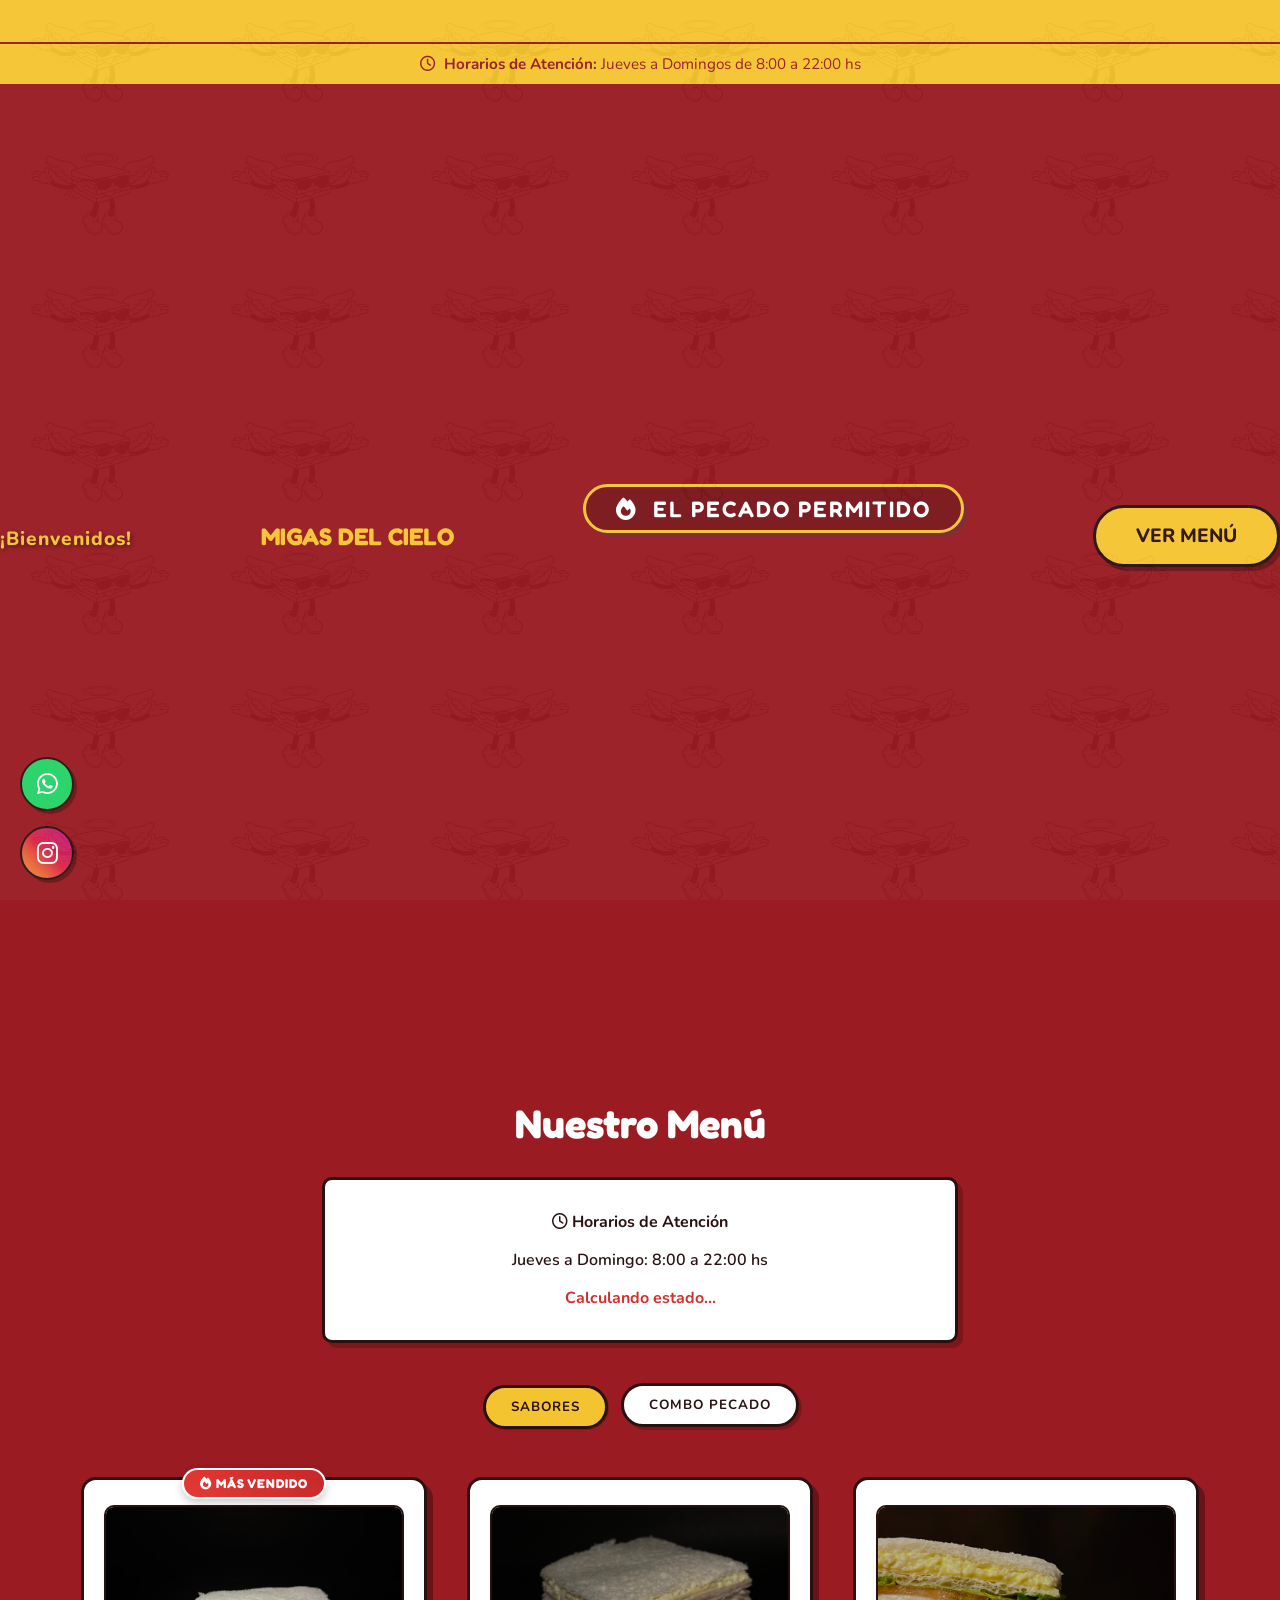
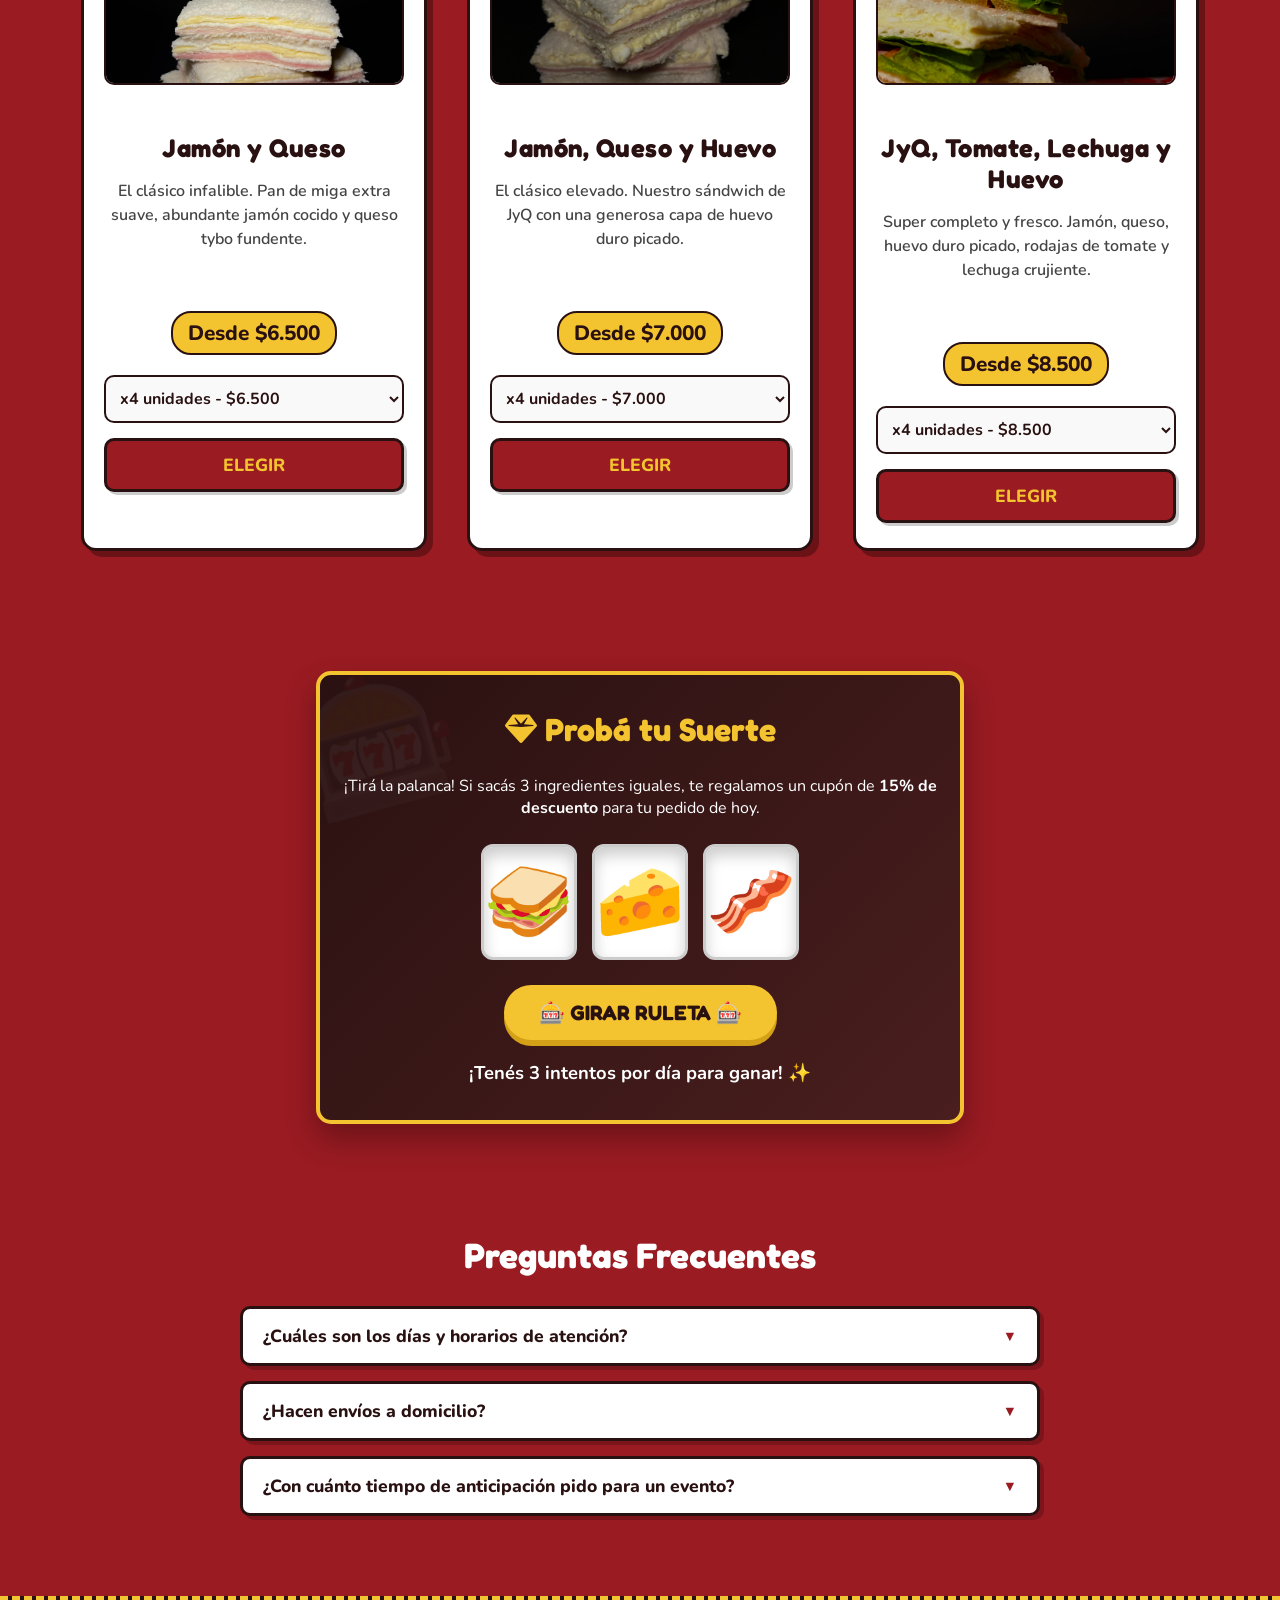
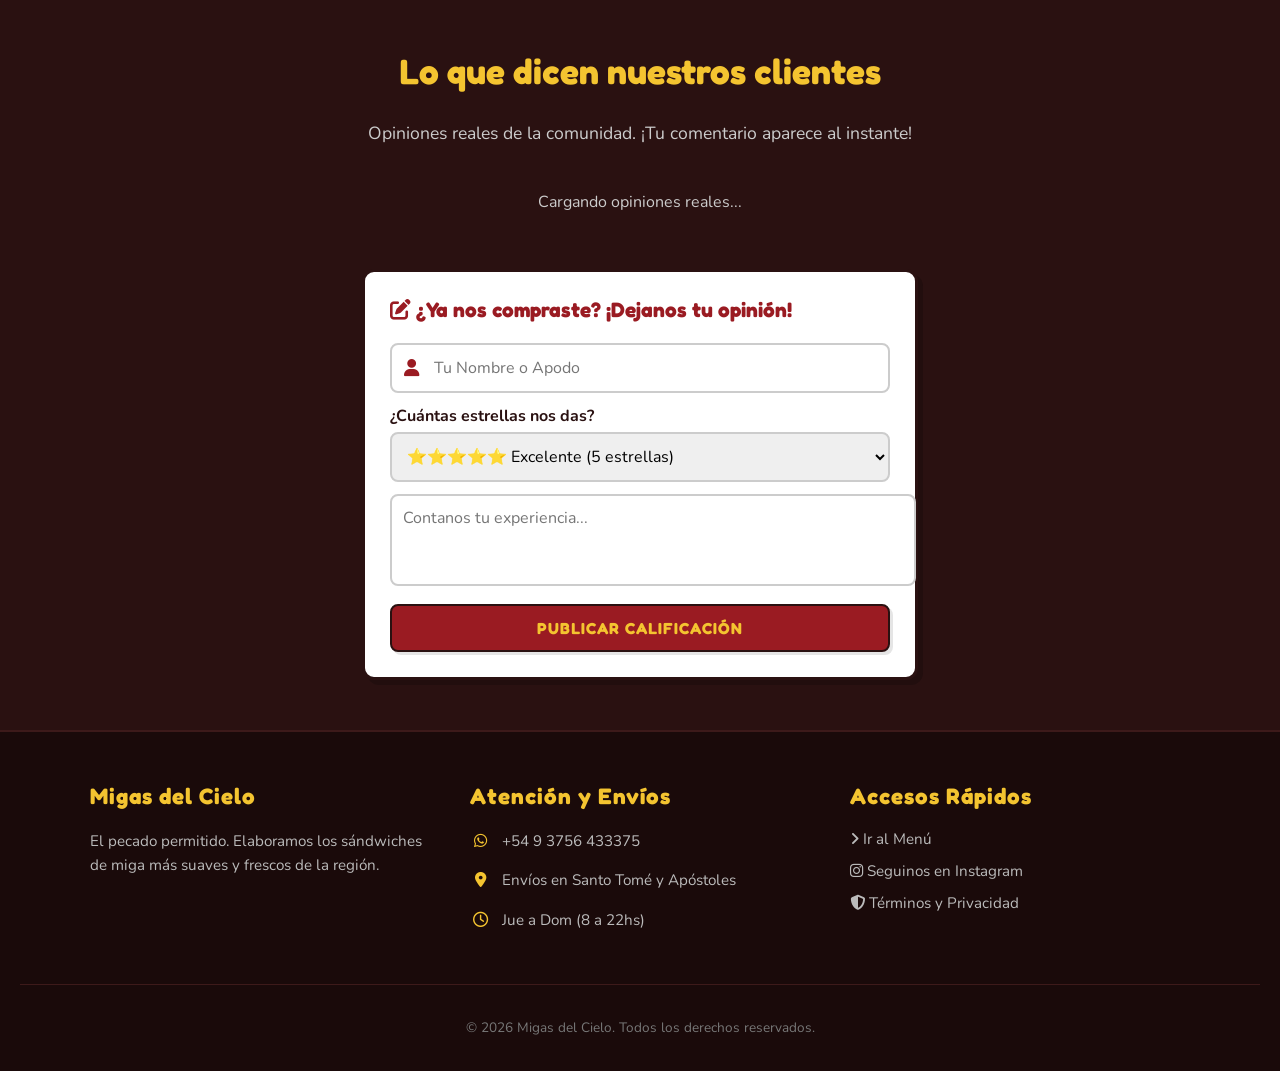
==== commit dd2d9cc6: "Update index.html" ====
--- a/index.html
+++ b/index.html
@@ -105,7 +105,7 @@
         @keyframes latidoUrgencia { 0% { transform: scale(1); box-shadow: 0 3px 6px rgba(244, 67, 54, 0.3); } 100% { transform: scale(1.08); box-shadow: 0 6px 12px rgba(244, 67, 54, 0.5); } }
         .badge-stock i { margin-right: 5px; }
 
-        /* DISEÑO ROBUSTO DEL BOTÓN FLOTANTE */
+        /* DISEÑO DEL BOTÓN FLOTANTE (ESCRITORIO) */
         .btn-carrito-nuevo { 
             position: fixed !important;
             bottom: 25px !important;
@@ -116,7 +116,7 @@
             padding: 10px 20px !important; 
             width: auto !important; 
             height: auto !important; 
-            display: flex !important; 
+            display: flex; /* Sin !important para que el JS pueda ocultarlo */
             align-items: center !important; 
             gap: 10px !important; 
             z-index: 10000 !important; 
@@ -152,6 +152,29 @@
             font-family: 'Nunito', sans-serif !important; 
             letter-spacing: 0.5px !important; 
             font-size: 1.25rem !important;
+        }
+
+        /* NUEVO: MODO CELULAR ESTILO APP (Rappi/PedidosYa) */
+        @media (max-width: 768px) {
+            body { 
+                padding-bottom: 80px; /* Crea espacio al final para que los sándwiches no queden tapados */
+            }
+            .btn-carrito-nuevo {
+                bottom: 0 !important;
+                right: 0 !important;
+                left: 0 !important;
+                width: 100% !important;
+                border-radius: 20px 20px 0 0 !important; /* Bordes curvos solo arriba */
+                border-left: none !important;
+                border-right: none !important;
+                border-bottom: none !important;
+                justify-content: center !important;
+                padding: 16px 20px !important;
+                gap: 15px !important;
+            }
+            .redes-flotantes {
+                bottom: 80px !important; /* Sube los iconos de WhatsApp/Instagram para que no choquen */
+            }
         }
 
         /* LIGHTBOX (MODO CINE) */
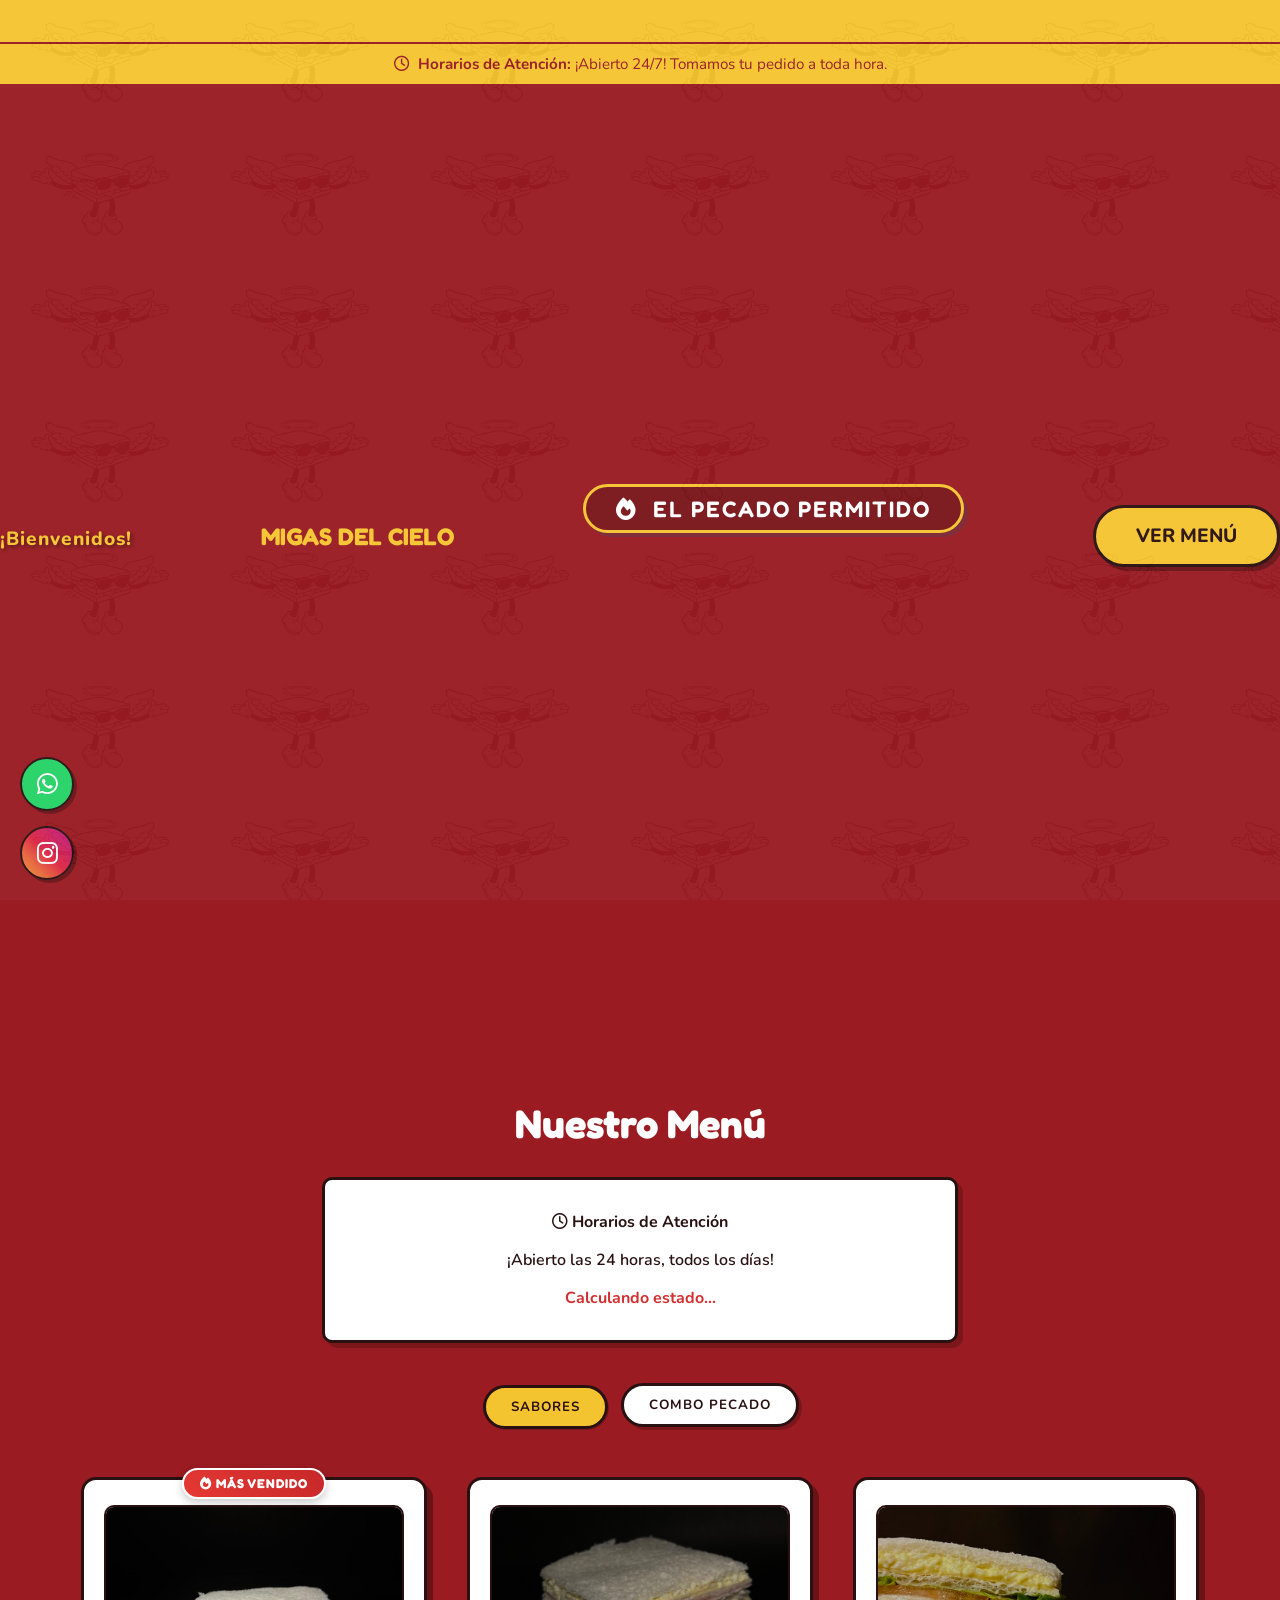
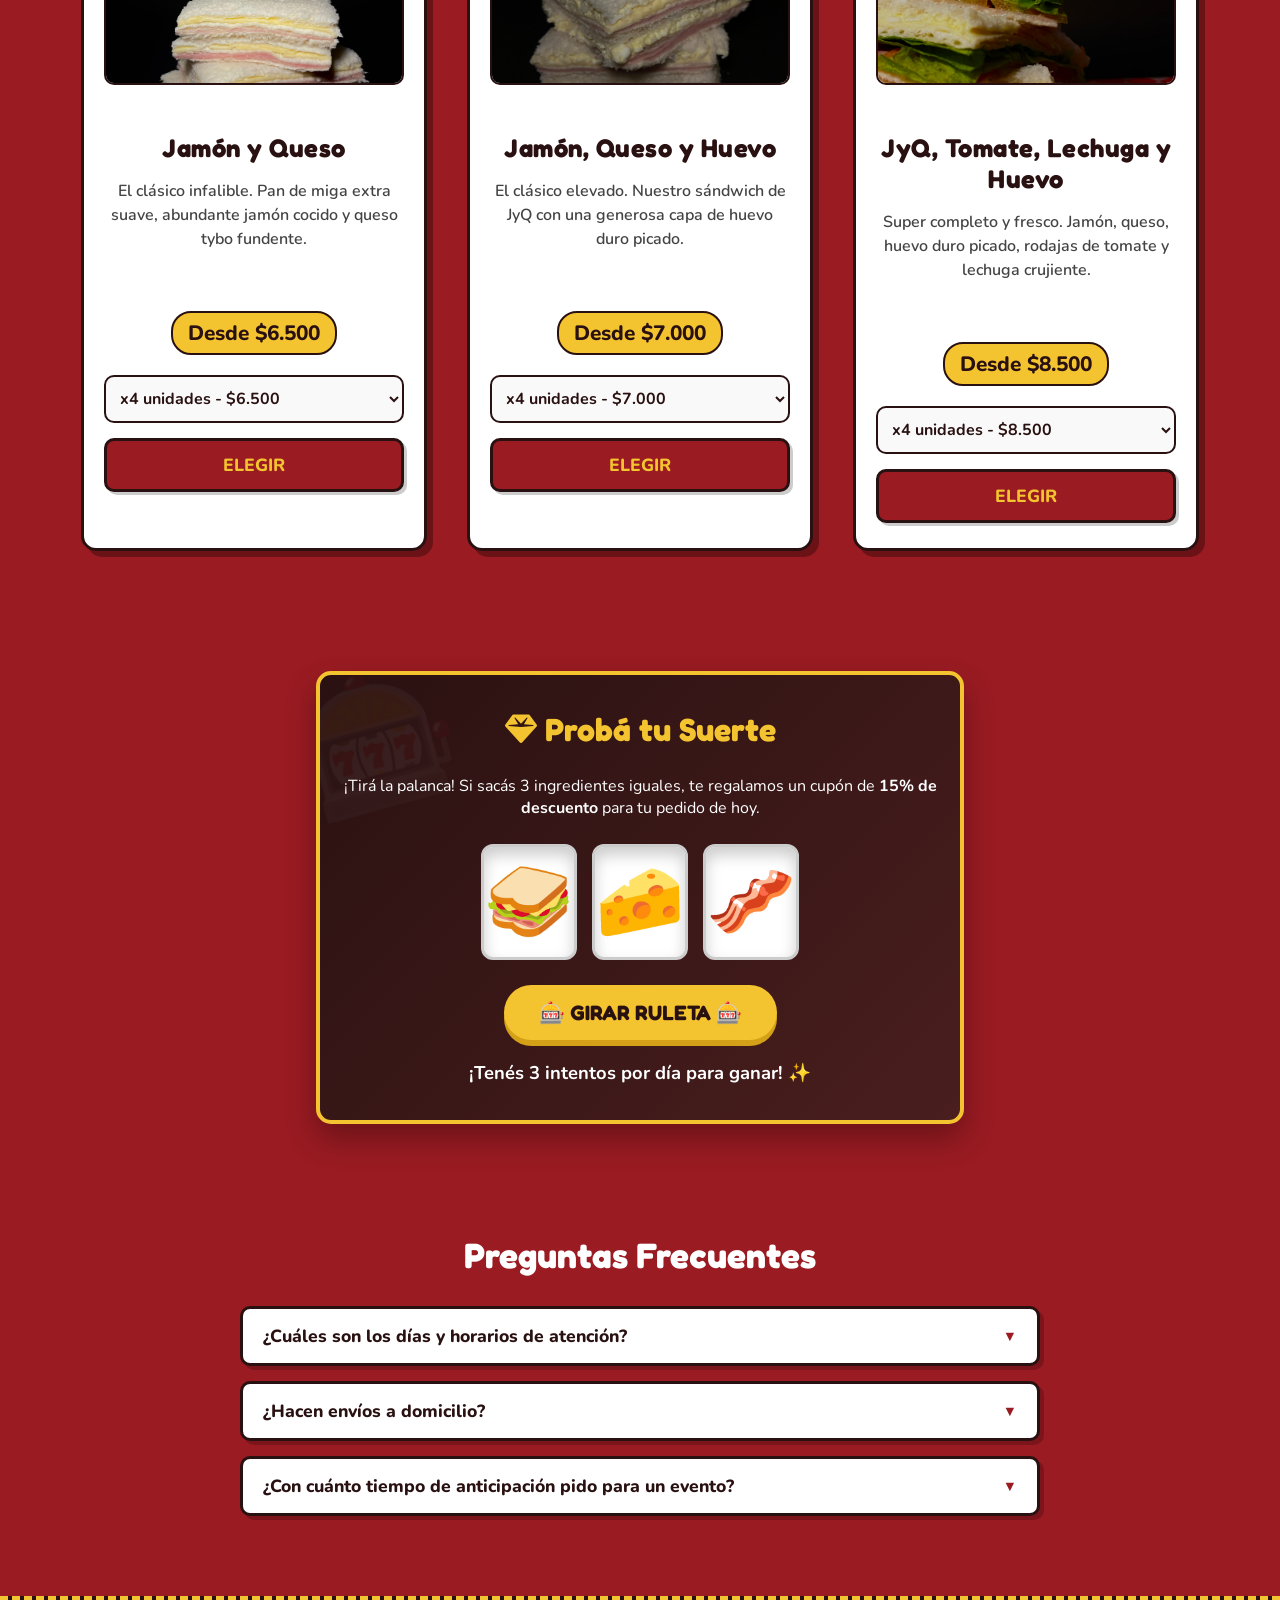
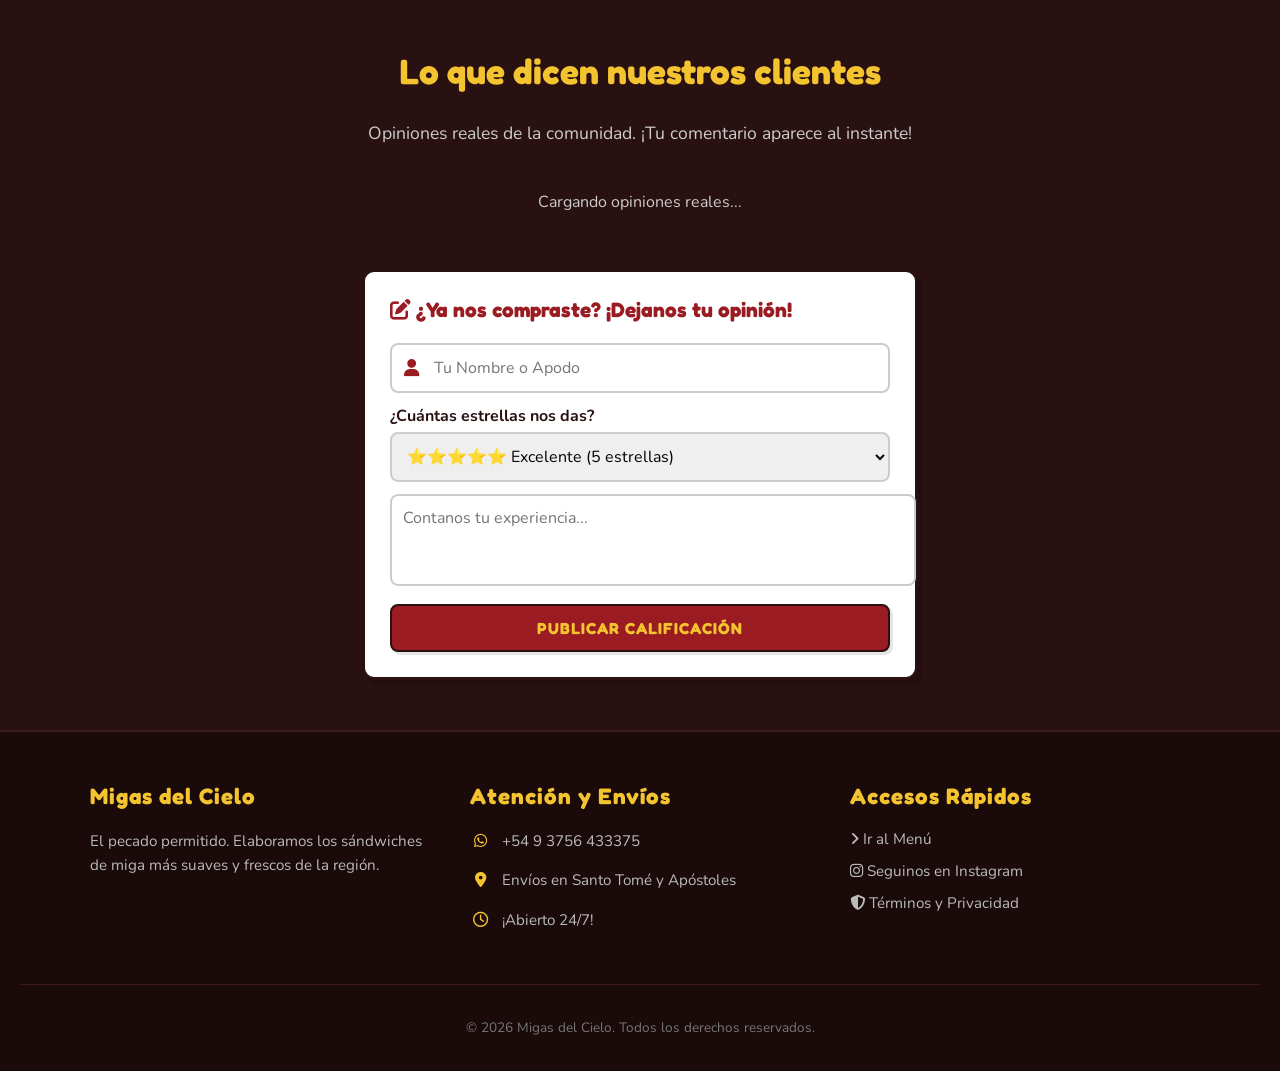
==== commit d22d4d8f: "Update index.html" ====
--- a/index.html
+++ b/index.html
@@ -116,7 +116,7 @@
             padding: 10px 20px !important; 
             width: auto !important; 
             height: auto !important; 
-            display: flex; /* Sin !important para que el JS pueda ocultarlo */
+            display: flex; 
             align-items: center !important; 
             gap: 10px !important; 
             z-index: 10000 !important; 
@@ -154,27 +154,15 @@
             font-size: 1.25rem !important;
         }
 
-        /* NUEVO: MODO CELULAR ESTILO APP (Rappi/PedidosYa) */
+        /* MODO CELULAR ESTILO APP (Rappi/PedidosYa) */
         @media (max-width: 768px) {
-            body { 
-                padding-bottom: 80px; /* Crea espacio al final para que los sándwiches no queden tapados */
+            body { padding-bottom: 80px; }
+            .btn-carrito-nuevo {
+                bottom: 0 !important; right: 0 !important; left: 0 !important; width: 100% !important;
+                border-radius: 20px 20px 0 0 !important; border-left: none !important; border-right: none !important; border-bottom: none !important;
+                justify-content: center !important; padding: 16px 20px !important; gap: 15px !important;
             }
-            .btn-carrito-nuevo {
-                bottom: 0 !important;
-                right: 0 !important;
-                left: 0 !important;
-                width: 100% !important;
-                border-radius: 20px 20px 0 0 !important; /* Bordes curvos solo arriba */
-                border-left: none !important;
-                border-right: none !important;
-                border-bottom: none !important;
-                justify-content: center !important;
-                padding: 16px 20px !important;
-                gap: 15px !important;
-            }
-            .redes-flotantes {
-                bottom: 80px !important; /* Sube los iconos de WhatsApp/Instagram para que no choquen */
-            }
+            .redes-flotantes { bottom: 80px !important; }
         }
 
         /* LIGHTBOX (MODO CINE) */
@@ -199,7 +187,7 @@
         </div>
         <div style="background-color: #f8f9fa; border-bottom: 2px solid #eee; padding: 10px 20px; text-align: center; font-size: 0.95rem; color: #555;">
             <i class="fa-regular fa-clock" style="color: #9A1B22; margin-right: 5px;"></i>
-            <strong>Horarios de Atención:</strong> Jueves a Domingos de 8:00 a 22:00 hs
+            <strong>Horarios de Atención:</strong> ¡Abierto 24/7! Tomamos tu pedido a toda hora.
         </div>
     </header>
 
@@ -230,7 +218,7 @@
             
         <div class="cartel-horarios" id="cartel-logistica">
             <p><strong><i class="fa-regular fa-clock"></i> Horarios de Atención</strong></p>
-            <p>Jueves a Domingo: 8:00 a 22:00 hs</p>
+            <p>¡Abierto las 24 horas, todos los días!</p>
             <p style="margin-top: 10px; color: #D32F2F; font-weight: bold;" id="estado-tienda">Calculando estado...</p>
         </div>
 
@@ -315,7 +303,7 @@
         <div class="seccion-faq fade-in-up" style="padding: 40px 20px; background-color: transparent; border: none;">
             <h2 style="text-align: center; margin-bottom: 30px; font-family: 'Fredoka', sans-serif; color: #fff; font-weight: 700; font-size: 2.2rem;">Preguntas Frecuentes</h2>
             <div class="contenedor-faq" style="max-width: 800px; margin: 0 auto; display: flex; flex-direction: column; gap: 15px;">
-                <details class="pregunta-faq"><summary>¿Cuáles son los días y horarios de atención?</summary><p>Estamos tomando pedidos de Jueves a Domingo de corrido, de 8:00 a 22:00 hs.</p></details>
+                <details class="pregunta-faq"><summary>¿Cuáles son los días y horarios de atención?</summary><p>¡Estamos tomando pedidos las 24 horas, los 7 días de la semana!</p></details>
                 <details class="pregunta-faq"><summary>¿Hacen envíos a domicilio?</summary><p>¡Sí! Hacemos envíos tanto en Apóstoles como en Santo Tomé. Recordá que si llevás 2 docenas o más, el envío en Santo Tomé es totalmente gratuito.</p></details>
                 <details class="pregunta-faq"><summary>¿Con cuánto tiempo de anticipación pido para un evento?</summary><p>Para pedidos normales del día a día, podés pedir en el momento. Si tenés un cumpleaños, juntada o necesitás varias docenas, te recomendamos escribirnos con al menos 24 a 48 horas de anticipación.</p></details>
             </div>
@@ -358,7 +346,7 @@
                 <h4>Atención y Envíos</h4>
                 <p><i class="fa-brands fa-whatsapp"></i> +54 9 3756 433375</p>
                 <p><i class="fa-solid fa-location-dot"></i> Envíos en Santo Tomé y Apóstoles</p>
-                <p><i class="fa-regular fa-clock"></i> Jue a Dom (8 a 22hs)</p>
+                <p><i class="fa-regular fa-clock"></i> ¡Abierto 24/7!</p>
             </div>
             <div class="footer-col">
                 <h4>Accesos Rápidos</h4>
@@ -550,7 +538,7 @@
         window.cambiarCategoria = function(idCategoria, boton) { document.querySelectorAll('.contenedor-menu').forEach(cat => { cat.classList.add('categoria-oculta'); cat.classList.remove('fade-in-up'); }); const catActiva = document.getElementById(idCategoria); catActiva.classList.remove('categoria-oculta'); void catActiva.offsetWidth; catActiva.classList.add('fade-in-up'); document.querySelectorAll('.btn-filtro').forEach(btn => btn.classList.remove('activo')); boton.classList.add('activo'); }
         
         window.abrirModal = function(nombreProducto, idSelectorCantidad = null, precioUnitario = 0, botonElement = null) {
-            if(!controlRemotoAbierto && !(window.esAdmin && !document.getElementById('barra-panico').innerText.includes('MANTENIMIENTO'))) { window.mostrarToast("Tienda cerrada.", "error"); return; }
+            if (!controlRemotoAbierto && !window.esAdmin) { window.mostrarToast("Tienda cerrada temporalmente.", "error"); return; }
             let cantidadSandwiches = 0; let nombreFinal = nombreProducto; let subtotal = precioUnitario;
             if (idSelectorCantidad) {
                 let elementoSelector = document.getElementById(idSelectorCantidad);
@@ -654,14 +642,16 @@
         }
         
         window.evaluarEstadoTienda = function() {
-            const ahora = new Date(); const dia = ahora.getDay(); const hora = ahora.getHours();
-            const esDiaLaboral = (dia === 4 || dia === 5 || dia === 6 || dia === 0); const enHorario = esDiaLaboral && (hora >= 8 && hora < 22);
             const barraPanico = document.getElementById('barra-panico'); const estadoTexto = document.getElementById('estado-tienda'); const selectoresInputs = document.querySelectorAll('.selector-cantidad'); const todosBotones = document.querySelectorAll('.btn-seleccionar'); const btnConfirmar = document.querySelector('.btn-confirmar');
 
             barraPanico.classList.remove('admin-mode'); 
-            if (!controlRemotoAbierto) { barraPanico.innerHTML = '<i class="fa-solid fa-store-slash"></i> TIENDA CERRADA TEMPORALMENTE (MANTENIMIENTO)'; barraPanico.style.display = 'block'; if(estadoTexto) estadoTexto.innerHTML = '<i class="fa-solid fa-circle" style="color: #D32F2F; font-size: 0.8rem;"></i> Cerrado por producción o mantenimiento'; bloquearInterfaz(selectoresInputs, todosBotones, btnConfirmar); } 
-            else if (!enHorario && !window.esAdmin) { barraPanico.innerHTML = '<i class="fa-solid fa-clock"></i> CERRADO. TOMAMOS PEDIDOS DE JUE. A DOM. DE 8 A 22HS'; barraPanico.style.display = 'block'; if(estadoTexto) estadoTexto.innerHTML = '<i class="fa-solid fa-circle" style="color: #D32F2F; font-size: 0.8rem;"></i> Tienda Cerrada fuera de horario'; bloquearInterfaz(selectoresInputs, todosBotones, btnConfirmar); }
-            else { if (!enHorario && window.esAdmin) { barraPanico.classList.add('admin-mode'); barraPanico.innerHTML = '<i class="fa-solid fa-user-shield"></i> VISTA DE ADMINISTRADOR (FUERA DE HORARIO)'; barraPanico.style.display = 'block'; } else { barraPanico.style.display = 'none'; } if(estadoTexto) estadoTexto.innerHTML = '<i class="fa-solid fa-circle" style="color: #4CAF50; font-size: 0.8rem;"></i> ¡Estamos abiertos! Tomando pedidos'; desbloquearInterfaz(selectoresInputs, todosBotones, btnConfirmar); }
+            if (!controlRemotoAbierto && !window.esAdmin) { 
+                barraPanico.innerHTML = '<i class="fa-solid fa-store-slash"></i> TIENDA CERRADA TEMPORALMENTE'; barraPanico.style.display = 'block'; if(estadoTexto) estadoTexto.innerHTML = '<i class="fa-solid fa-circle" style="color: #D32F2F; font-size: 0.8rem;"></i> Cerrado temporalmente'; bloquearInterfaz(selectoresInputs, todosBotones, btnConfirmar); 
+            } else if (!controlRemotoAbierto && window.esAdmin) { 
+                barraPanico.classList.add('admin-mode'); barraPanico.innerHTML = '<i class="fa-solid fa-user-shield"></i> VISTA DE ADMINISTRADOR (TIENDA CERRADA PARA CLIENTES)'; barraPanico.style.display = 'block'; if(estadoTexto) estadoTexto.innerHTML = '<i class="fa-solid fa-circle" style="color: #F4C430; font-size: 0.8rem;"></i> Modo Admin Activo'; desbloquearInterfaz(selectoresInputs, todosBotones, btnConfirmar); 
+            } else { 
+                barraPanico.style.display = 'none'; if(estadoTexto) estadoTexto.innerHTML = '<i class="fa-solid fa-circle" style="color: #4CAF50; font-size: 0.8rem;"></i> ¡Estamos abiertos! Tomando pedidos'; desbloquearInterfaz(selectoresInputs, todosBotones, btnConfirmar); 
+            }
         }
 
         function bloquearInterfaz(inputs, botones, btnConfirmar) { inputs.forEach(input => input.disabled = true); botones.forEach(btn => { btn.disabled = true; btn.classList.add('boton-agotado'); btn.innerText = "CERRADO"; }); if(btnConfirmar) btnConfirmar.disabled = true; document.getElementById('btn-carrito').style.display = 'none'; window.carrito = []; }
@@ -678,7 +668,7 @@
         document.addEventListener('DOMContentLoaded', () => {
             establecerSaludo(); ['nombre', 'telefono', 'direccion'].forEach(id => { document.getElementById(id).addEventListener('input', window.guardarMemoria); }); window.cargarMemoria();
             document.querySelector('.btn-confirmar').addEventListener('click', async function() {
-                if(!controlRemotoAbierto && !(window.esAdmin && !document.getElementById('barra-panico').innerText.includes('MANTENIMIENTO'))) return;
+                if (!controlRemotoAbierto && !window.esAdmin) return;
                 const boton = this; const nombre = document.getElementById('nombre').value.trim(); const telefono = document.getElementById('telefono').value.trim(); const direccion = document.getElementById('direccion').value.trim(); const pago = document.getElementById('pago').value; const tipoEntrega = document.getElementById('tipo-entrega').value;
                 if(nombre === "" || telefono === "" || (tipoEntrega === 'domicilio' && direccion === "")) { window.mostrarToast("Completá tus datos.", "error"); return; } if(telefono.length < 8) { window.mostrarToast("El número de teléfono parece muy corto.", "error"); return; }
                 boton.textContent = "Procesando..."; const pedidoCompletoTexto = window.carrito.map(item => `${item.nombre} ($${item.precio})`).join('- '); let cantS = window.carrito.reduce((suma, item) => suma + item.cantidadValidaEnvio, 0); let costoEnvioCalculado = (cantS >= 24) ? 0 : window.COSTO_FIJO_ENVIO; let envioAplicado = "Retiro por local"; if(tipoEntrega === 'domicilio') { envioAplicado = (costoEnvioCalculado === 0) ? "¡GRATIS!" : `\$${costoEnvioCalculado}`; }
